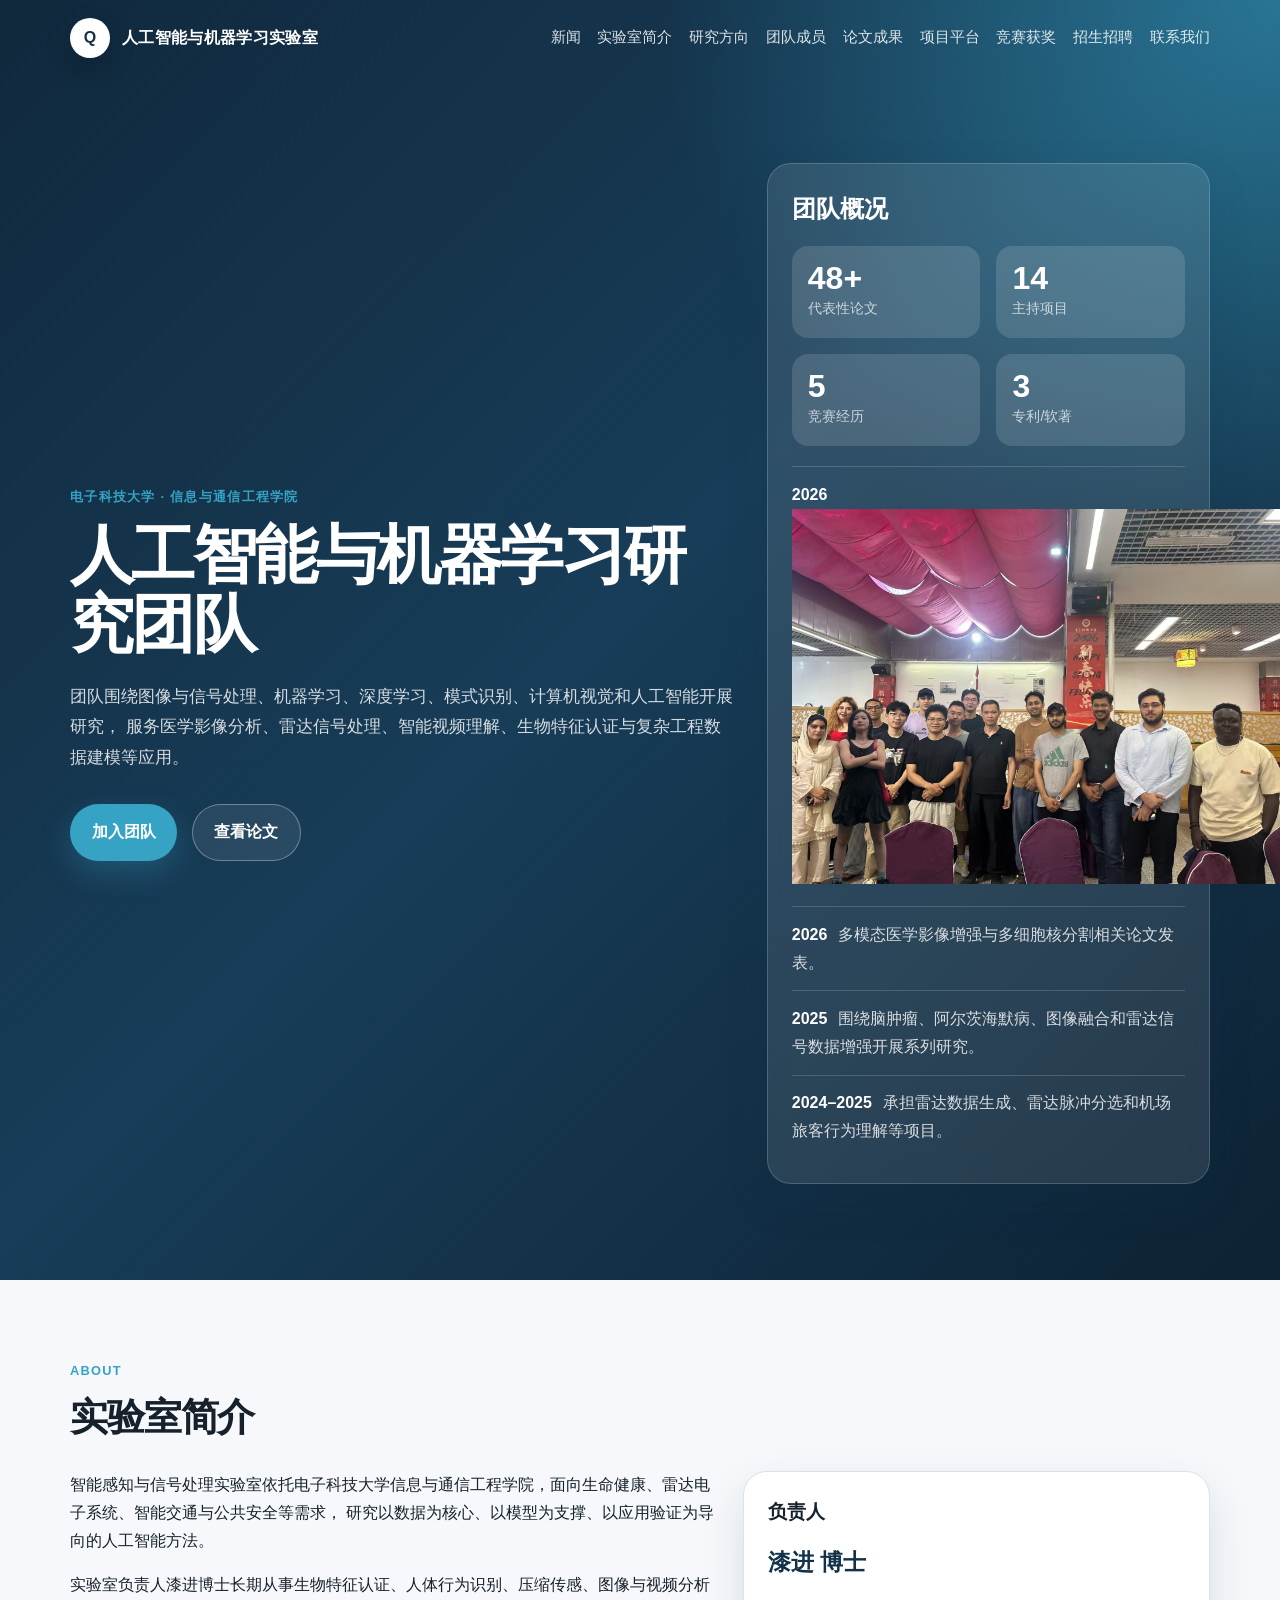
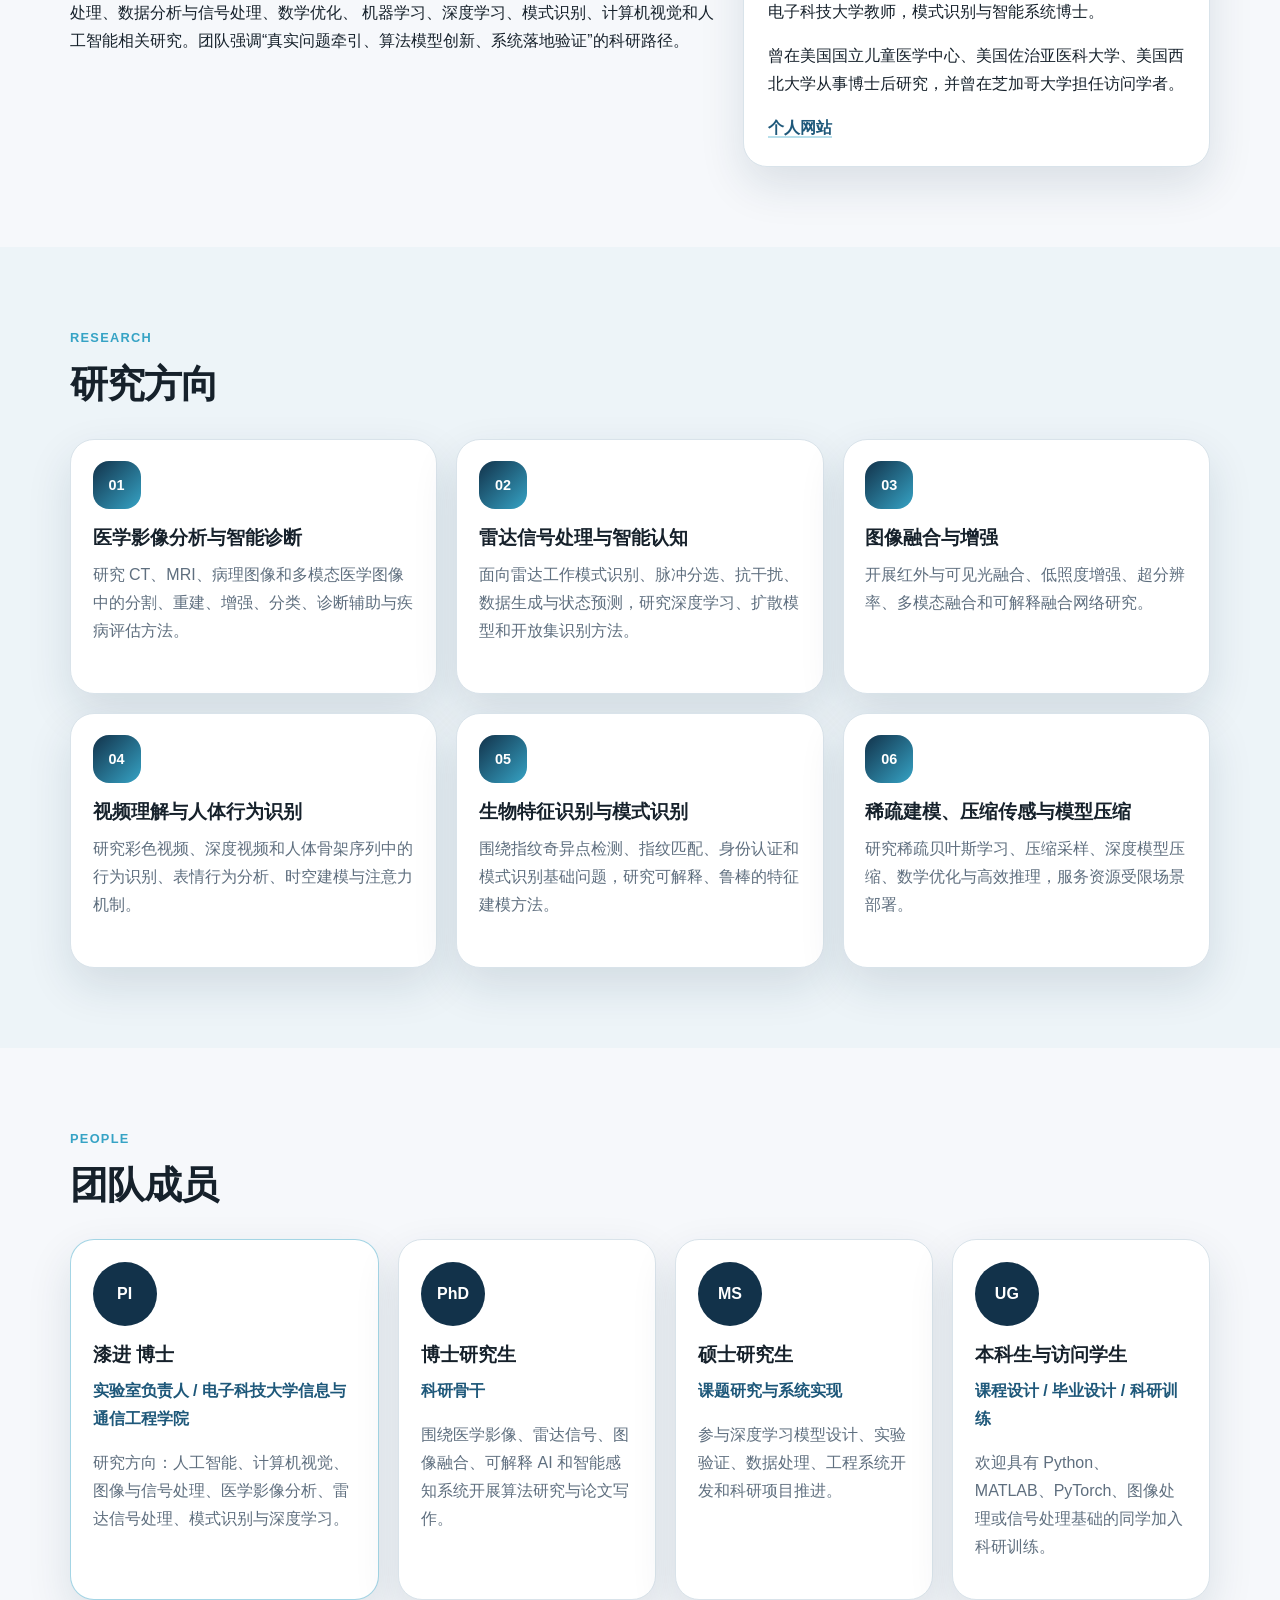
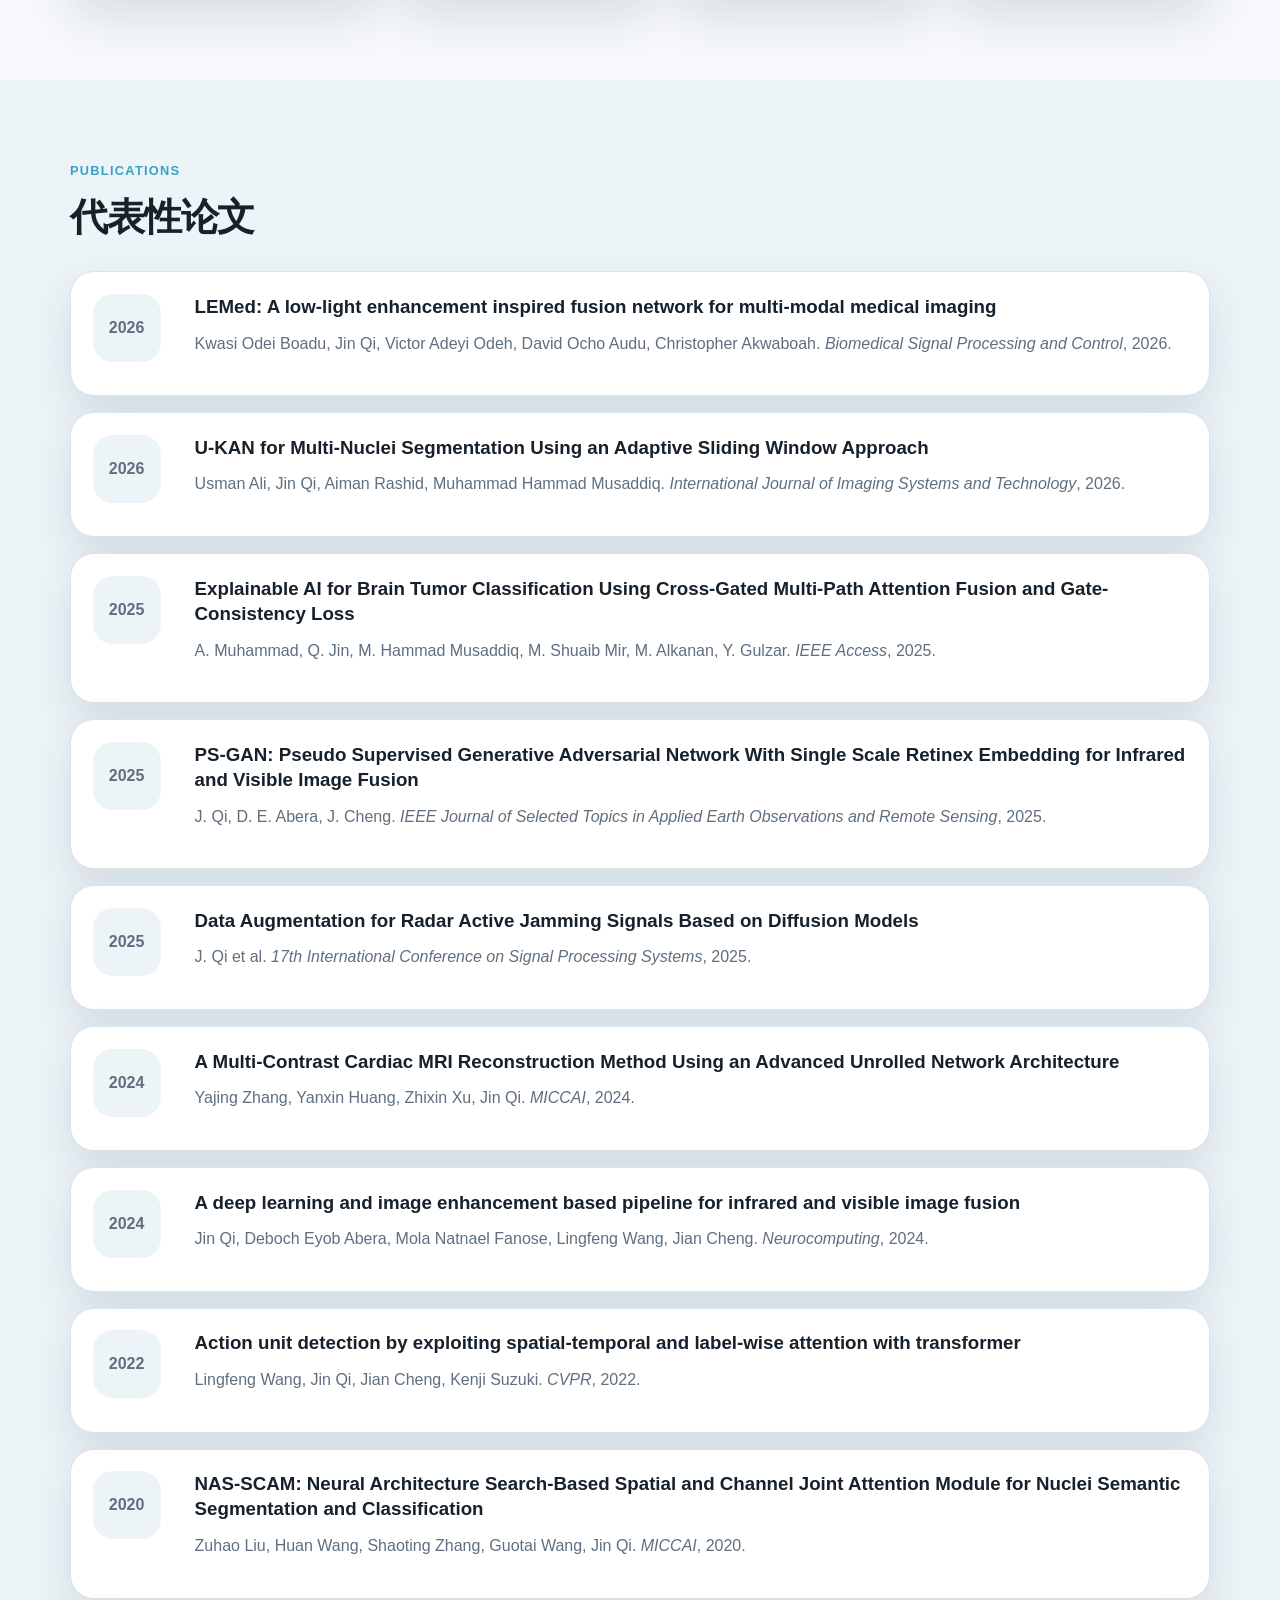
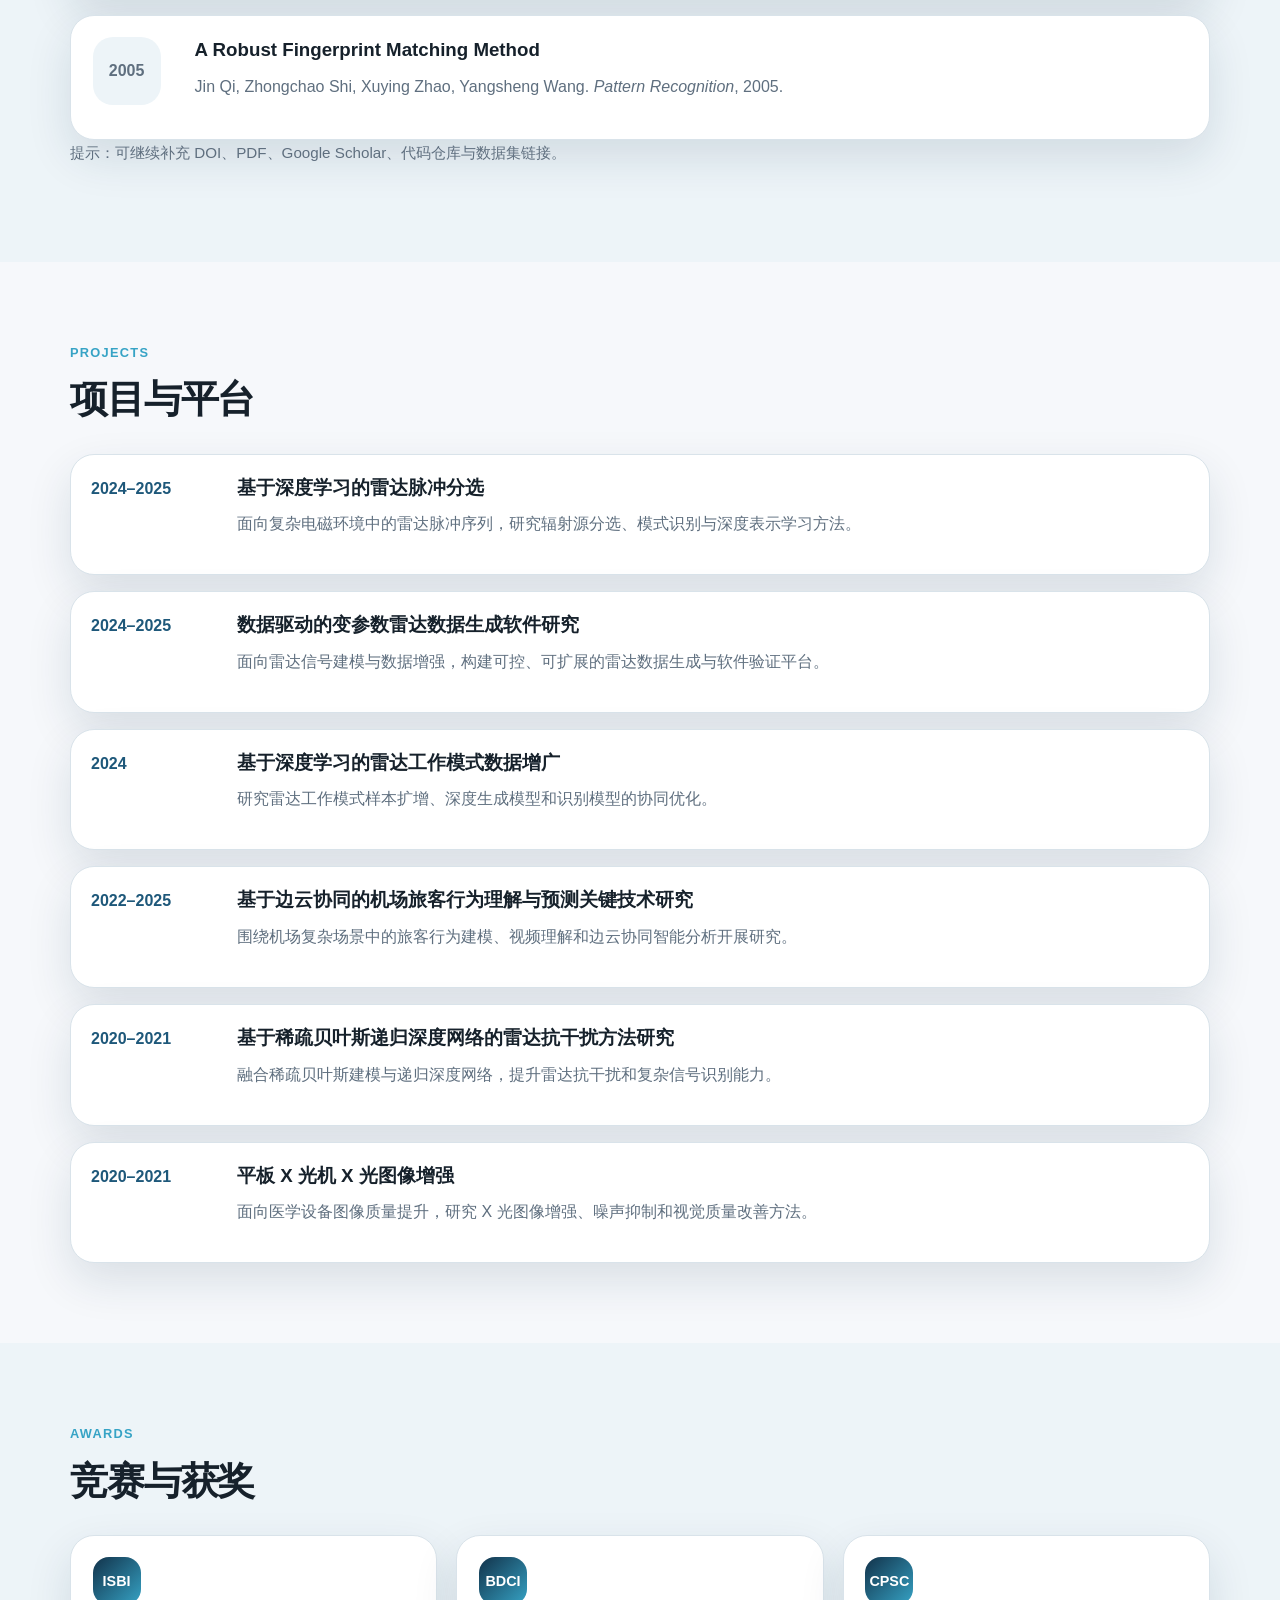
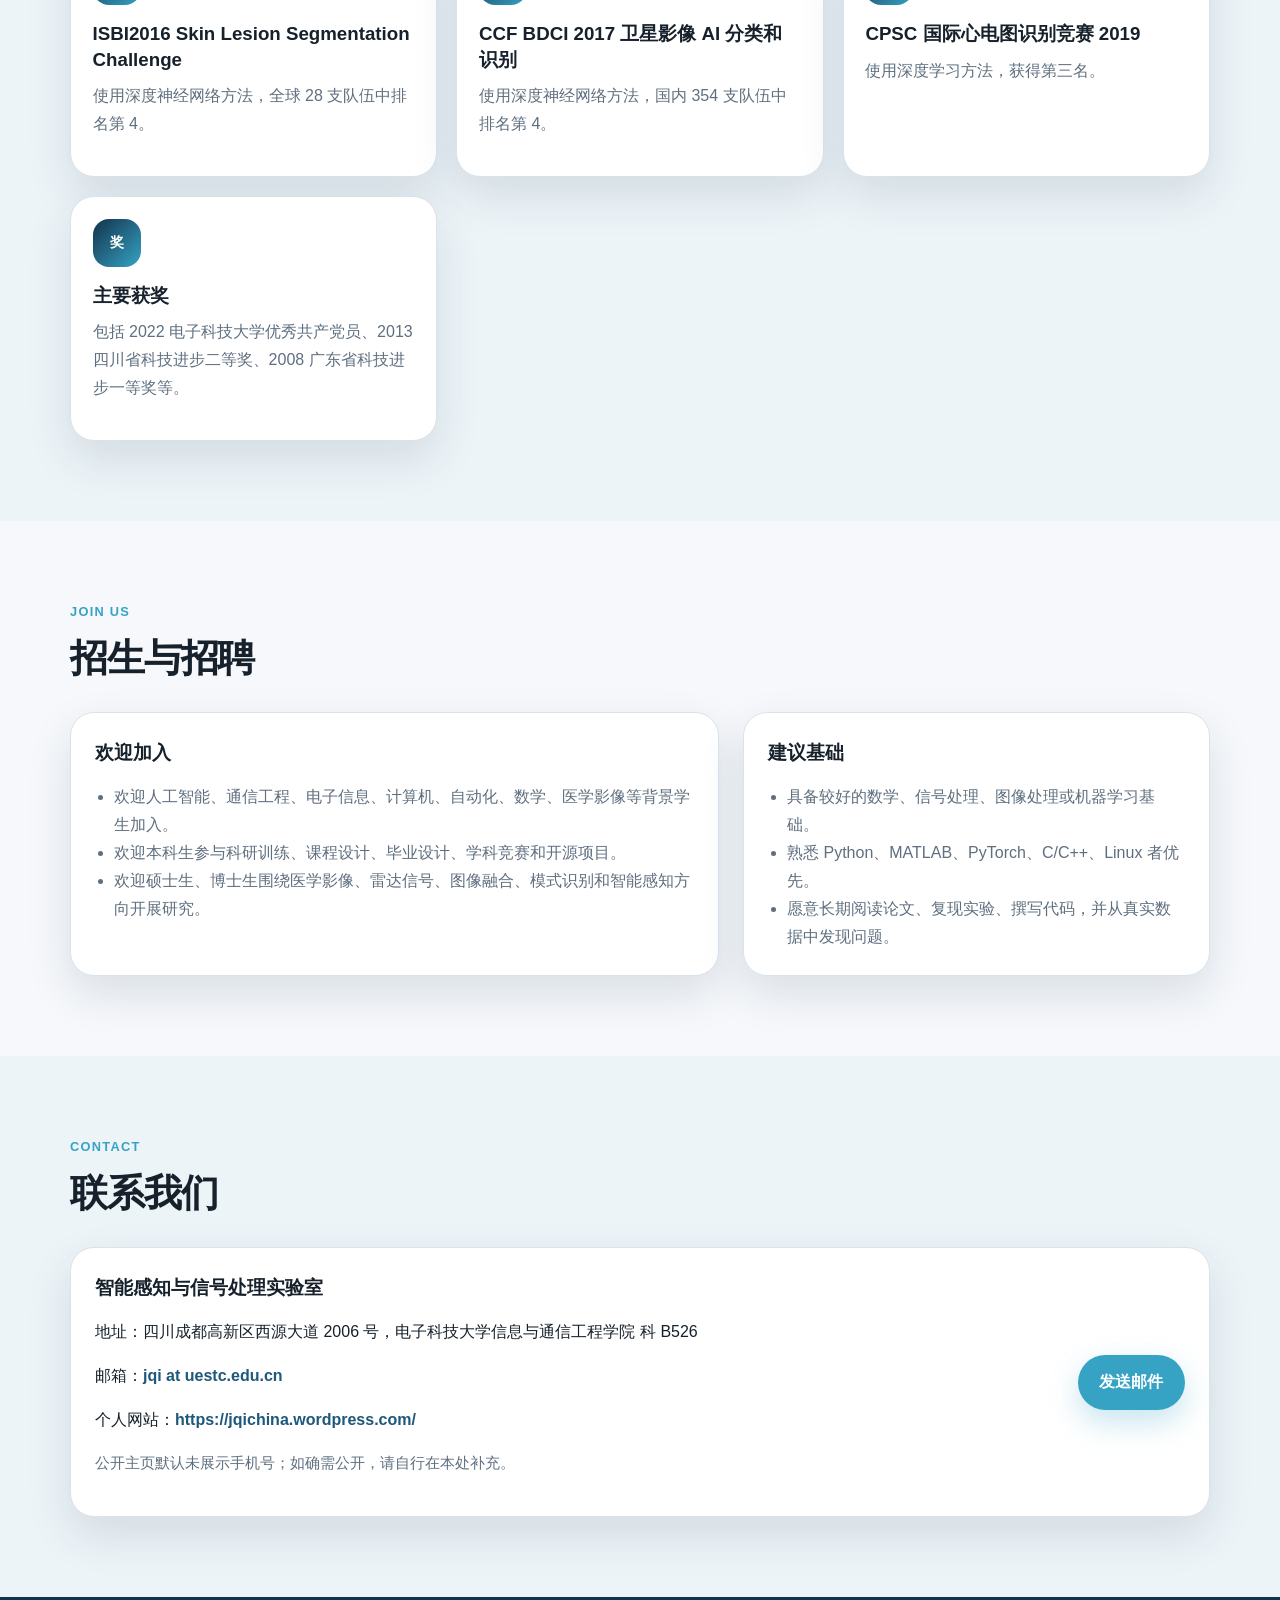
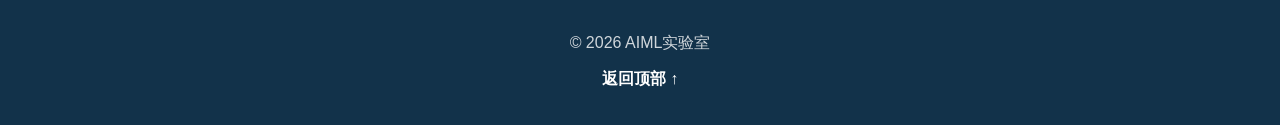
==== index.html @ f6f1c1a7 "Update index.html" ====
<!doctype html>
<html lang="zh-CN">
<head>
  <meta charset="utf-8" />
  <meta name="viewport" content="width=device-width, initial-scale=1" />
  <meta name="description" content="智能感知、医学影像与雷达信号处理实验室主页，展示研究方向、团队、论文、项目、竞赛获奖、招生招聘与联系方式。" />
  <meta name="theme-color" content="#12324a" />
  <title>人工智能与机器学习实验室 | 漆进团队</title>
  <link rel="stylesheet" href="assets/style.css" />
</head>
<body>
  <header class="site-header" id="top">
    <nav class="navbar" aria-label="主导航">
      <a class="brand" href="#top" aria-label="返回首页">
        <span class="brand-mark">Q</span>
        <span class="brand-text">人工智能与机器学习实验室</span>
      </a>
      <button class="nav-toggle" aria-label="展开导航" aria-expanded="false">☰</button>
      <div class="nav-links">
        <a href="#news">新闻</a>
        <a href="#about">实验室简介</a>
        <a href="#research">研究方向</a>
        <a href="#people">团队成员</a>
        <a href="#publications">论文成果</a>
        <a href="#projects">项目平台</a>
        <a href="#awards">竞赛获奖</a>
        <a href="#join">招生招聘</a>
        <a href="#contact">联系我们</a>
      </div>
    </nav>

    <section class="hero">
      <div class="hero-content">
        <p class="eyebrow">电子科技大学 · 信息与通信工程学院</p>
        <h1>人工智能与机器学习研究团队</h1>
        <p class="hero-text">
          团队围绕图像与信号处理、机器学习、深度学习、模式识别、计算机视觉和人工智能开展研究，
          服务医学影像分析、雷达信号处理、智能视频理解、生物特征认证与复杂工程数据建模等应用。
        </p>
        <div class="hero-actions">
          <a class="btn primary" href="#join">加入团队</a>
          <a class="btn secondary" href="#publications">查看论文</a>
        </div>
      </div>
      <aside class="hero-card" aria-label="团队概况">
        <h2>团队概况</h2>
        <div class="metric-grid compact">
          <div><strong>48+</strong><span>代表性论文</span></div>
          <div><strong>14</strong><span>主持项目</span></div>
          <div><strong>5</strong><span>竞赛经历</span></div>
          <div><strong>3</strong><span>专利/软著</span></div>
        </div>
        <ul class="news-list">
          <li><time>2026</time><img src="picture/2026GraduateDinner.jpg" alt="毕业晚宴" width="500"></li>
          <li><time>2026</time> 多模态医学影像增强与多细胞核分割相关论文发表。</li>
          <li><time>2025</time> 围绕脑肿瘤、阿尔茨海默病、图像融合和雷达信号数据增强开展系列研究。</li>
          <li><time>2024–2025</time> 承担雷达数据生成、雷达脉冲分选和机场旅客行为理解等项目。</li>
        </ul>
      </aside>
    </section>
  </header>

  <main>
    <section class="section" id="about">
      <div class="section-heading">
        <p class="section-kicker">About</p>
        <h2>实验室简介</h2>
      </div>
      <div class="grid two align-start">
        <div>
          <p>
            智能感知与信号处理实验室依托电子科技大学信息与通信工程学院，面向生命健康、雷达电子系统、智能交通与公共安全等需求，
            研究以数据为核心、以模型为支撑、以应用验证为导向的人工智能方法。
          </p>
          <p>
            实验室负责人漆进博士长期从事生物特征认证、人体行为识别、压缩传感、图像与视频分析处理、数据分析与信号处理、数学优化、
            机器学习、深度学习、模式识别、计算机视觉和人工智能相关研究。团队强调“真实问题牵引、算法模型创新、系统落地验证”的科研路径。
          </p>
        </div>
        <div class="profile-card">
          <h3>负责人</h3>
          <p class="profile-name">漆进 博士</p>
          <p>电子科技大学教师，模式识别与智能系统博士。</p>
          <p>曾在美国国立儿童医学中心、美国佐治亚医科大学、美国西北大学从事博士后研究，并曾在芝加哥大学担任访问学者。</p>
          <a class="text-link" href="https://jqichina.wordpress.com/" target="_blank" rel="noopener">个人网站</a>
        </div>
      </div>
    </section>

    <section class="section alt" id="research">
      <div class="section-heading">
        <p class="section-kicker">Research</p>
        <h2>研究方向</h2>
      </div>
      <div class="card-grid">
        <article class="card">
          <span class="icon">01</span>
          <h3>医学影像分析与智能诊断</h3>
          <p>研究 CT、MRI、病理图像和多模态医学图像中的分割、重建、增强、分类、诊断辅助与疾病评估方法。</p>
        </article>
        <article class="card">
          <span class="icon">02</span>
          <h3>雷达信号处理与智能认知</h3>
          <p>面向雷达工作模式识别、脉冲分选、抗干扰、数据生成与状态预测，研究深度学习、扩散模型和开放集识别方法。</p>
        </article>
        <article class="card">
          <span class="icon">03</span>
          <h3>图像融合与增强</h3>
          <p>开展红外与可见光融合、低照度增强、超分辨率、多模态融合和可解释融合网络研究。</p>
        </article>
        <article class="card">
          <span class="icon">04</span>
          <h3>视频理解与人体行为识别</h3>
          <p>研究彩色视频、深度视频和人体骨架序列中的行为识别、表情行为分析、时空建模与注意力机制。</p>
        </article>
        <article class="card">
          <span class="icon">05</span>
          <h3>生物特征识别与模式识别</h3>
          <p>围绕指纹奇异点检测、指纹匹配、身份认证和模式识别基础问题，研究可解释、鲁棒的特征建模方法。</p>
        </article>
        <article class="card">
          <span class="icon">06</span>
          <h3>稀疏建模、压缩传感与模型压缩</h3>
          <p>研究稀疏贝叶斯学习、压缩采样、深度模型压缩、数学优化与高效推理，服务资源受限场景部署。</p>
        </article>
      </div>
    </section>

    <section class="section" id="people">
      <div class="section-heading">
        <p class="section-kicker">People</p>
        <h2>团队成员</h2>
      </div>
      <div class="people-grid">
        <article class="person lead">
          <div class="avatar">PI</div>
          <h3>漆进 博士</h3>
          <p class="role">实验室负责人 / 电子科技大学信息与通信工程学院</p>
          <p>研究方向：人工智能、计算机视觉、图像与信号处理、医学影像分析、雷达信号处理、模式识别与深度学习。</p>
        </article>
        <article class="person">
          <div class="avatar">PhD</div>
          <h3>博士研究生</h3>
          <p class="role">科研骨干</p>
          <p>围绕医学影像、雷达信号、图像融合、可解释 AI 和智能感知系统开展算法研究与论文写作。</p>
        </article>
        <article class="person">
          <div class="avatar">MS</div>
          <h3>硕士研究生</h3>
          <p class="role">课题研究与系统实现</p>
          <p>参与深度学习模型设计、实验验证、数据处理、工程系统开发和科研项目推进。</p>
        </article>
        <article class="person">
          <div class="avatar">UG</div>
          <h3>本科生与访问学生</h3>
          <p class="role">课程设计 / 毕业设计 / 科研训练</p>
          <p>欢迎具有 Python、MATLAB、PyTorch、图像处理或信号处理基础的同学加入科研训练。</p>
        </article>
      </div>
    </section>

    <section class="section alt" id="publications">
      <div class="section-heading">
        <p class="section-kicker">Publications</p>
        <h2>代表性论文</h2>
      </div>
      <div class="publication-list">
        <article>
          <p class="pub-year">2026</p>
          <h3>LEMed: A low-light enhancement inspired fusion network for multi-modal medical imaging</h3>
          <p>Kwasi Odei Boadu, Jin Qi, Victor Adeyi Odeh, David Ocho Audu, Christopher Akwaboah. <em>Biomedical Signal Processing and Control</em>, 2026.</p>
        </article>
        <article>
          <p class="pub-year">2026</p>
          <h3>U-KAN for Multi-Nuclei Segmentation Using an Adaptive Sliding Window Approach</h3>
          <p>Usman Ali, Jin Qi, Aiman Rashid, Muhammad Hammad Musaddiq. <em>International Journal of Imaging Systems and Technology</em>, 2026.</p>
        </article>
        <article>
          <p class="pub-year">2025</p>
          <h3>Explainable AI for Brain Tumor Classification Using Cross-Gated Multi-Path Attention Fusion and Gate-Consistency Loss</h3>
          <p>A. Muhammad, Q. Jin, M. Hammad Musaddiq, M. Shuaib Mir, M. Alkanan, Y. Gulzar. <em>IEEE Access</em>, 2025.</p>
        </article>
        <article>
          <p class="pub-year">2025</p>
          <h3>PS-GAN: Pseudo Supervised Generative Adversarial Network With Single Scale Retinex Embedding for Infrared and Visible Image Fusion</h3>
          <p>J. Qi, D. E. Abera, J. Cheng. <em>IEEE Journal of Selected Topics in Applied Earth Observations and Remote Sensing</em>, 2025.</p>
        </article>
        <article>
          <p class="pub-year">2025</p>
          <h3>Data Augmentation for Radar Active Jamming Signals Based on Diffusion Models</h3>
          <p>J. Qi et al. <em>17th International Conference on Signal Processing Systems</em>, 2025.</p>
        </article>
        <article>
          <p class="pub-year">2024</p>
          <h3>A Multi-Contrast Cardiac MRI Reconstruction Method Using an Advanced Unrolled Network Architecture</h3>
          <p>Yajing Zhang, Yanxin Huang, Zhixin Xu, Jin Qi. <em>MICCAI</em>, 2024.</p>
        </article>
        <article>
          <p class="pub-year">2024</p>
          <h3>A deep learning and image enhancement based pipeline for infrared and visible image fusion</h3>
          <p>Jin Qi, Deboch Eyob Abera, Mola Natnael Fanose, Lingfeng Wang, Jian Cheng. <em>Neurocomputing</em>, 2024.</p>
        </article>
        <article>
          <p class="pub-year">2022</p>
          <h3>Action unit detection by exploiting spatial-temporal and label-wise attention with transformer</h3>
          <p>Lingfeng Wang, Jin Qi, Jian Cheng, Kenji Suzuki. <em>CVPR</em>, 2022.</p>
        </article>
        <article>
          <p class="pub-year">2020</p>
          <h3>NAS-SCAM: Neural Architecture Search-Based Spatial and Channel Joint Attention Module for Nuclei Semantic Segmentation and Classification</h3>
          <p>Zuhao Liu, Huan Wang, Shaoting Zhang, Guotai Wang, Jin Qi. <em>MICCAI</em>, 2020.</p>
        </article>
        <article>
          <p class="pub-year">2005</p>
          <h3>A Robust Fingerprint Matching Method</h3>
          <p>Jin Qi, Zhongchao Shi, Xuying Zhao, Yangsheng Wang. <em>Pattern Recognition</em>, 2005.</p>
        </article>
      </div>
      <p class="note">提示：可继续补充 DOI、PDF、Google Scholar、代码仓库与数据集链接。</p>
    </section>

    <section class="section" id="projects">
      <div class="section-heading">
        <p class="section-kicker">Projects</p>
        <h2>项目与平台</h2>
      </div>
      <div class="timeline">
        <div class="timeline-item">
          <span>2024–2025</span>
          <div>
            <h3>基于深度学习的雷达脉冲分选</h3>
            <p>面向复杂电磁环境中的雷达脉冲序列，研究辐射源分选、模式识别与深度表示学习方法。</p>
          </div>
        </div>
        <div class="timeline-item">
          <span>2024–2025</span>
          <div>
            <h3>数据驱动的变参数雷达数据生成软件研究</h3>
            <p>面向雷达信号建模与数据增强，构建可控、可扩展的雷达数据生成与软件验证平台。</p>
          </div>
        </div>
        <div class="timeline-item">
          <span>2024</span>
          <div>
            <h3>基于深度学习的雷达工作模式数据增广</h3>
            <p>研究雷达工作模式样本扩增、深度生成模型和识别模型的协同优化。</p>
          </div>
        </div>
        <div class="timeline-item">
          <span>2022–2025</span>
          <div>
            <h3>基于边云协同的机场旅客行为理解与预测关键技术研究</h3>
            <p>围绕机场复杂场景中的旅客行为建模、视频理解和边云协同智能分析开展研究。</p>
          </div>
        </div>
        <div class="timeline-item">
          <span>2020–2021</span>
          <div>
            <h3>基于稀疏贝叶斯递归深度网络的雷达抗干扰方法研究</h3>
            <p>融合稀疏贝叶斯建模与递归深度网络，提升雷达抗干扰和复杂信号识别能力。</p>
          </div>
        </div>
        <div class="timeline-item">
          <span>2020–2021</span>
          <div>
            <h3>平板 X 光机 X 光图像增强</h3>
            <p>面向医学设备图像质量提升，研究 X 光图像增强、噪声抑制和视觉质量改善方法。</p>
          </div>
        </div>
      </div>
    </section>

    <section class="section alt" id="awards">
      <div class="section-heading">
        <p class="section-kicker">Awards</p>
        <h2>竞赛与获奖</h2>
      </div>
      <div class="card-grid small">
        <article class="card">
          <span class="icon">ISBI</span>
          <h3>ISBI2016 Skin Lesion Segmentation Challenge</h3>
          <p>使用深度神经网络方法，全球 28 支队伍中排名第 4。</p>
        </article>
        <article class="card">
          <span class="icon">BDCI</span>
          <h3>CCF BDCI 2017 卫星影像 AI 分类和识别</h3>
          <p>使用深度神经网络方法，国内 354 支队伍中排名第 4。</p>
        </article>
        <article class="card">
          <span class="icon">CPSC</span>
          <h3>CPSC 国际心电图识别竞赛 2019</h3>
          <p>使用深度学习方法，获得第三名。</p>
        </article>
        <article class="card">
          <span class="icon">奖</span>
          <h3>主要获奖</h3>
          <p>包括 2022 电子科技大学优秀共产党员、2013 四川省科技进步二等奖、2008 广东省科技进步一等奖等。</p>
        </article>
      </div>
    </section>

    <section class="section" id="join">
      <div class="section-heading">
        <p class="section-kicker">Join Us</p>
        <h2>招生与招聘</h2>
      </div>
      <div class="grid two">
        <div class="join-box">
          <h3>欢迎加入</h3>
          <ul>
            <li>欢迎人工智能、通信工程、电子信息、计算机、自动化、数学、医学影像等背景学生加入。</li>
            <li>欢迎本科生参与科研训练、课程设计、毕业设计、学科竞赛和开源项目。</li>
            <li>欢迎硕士生、博士生围绕医学影像、雷达信号、图像融合、模式识别和智能感知方向开展研究。</li>
          </ul>
        </div>
        <div class="join-box">
          <h3>建议基础</h3>
          <ul>
            <li>具备较好的数学、信号处理、图像处理或机器学习基础。</li>
            <li>熟悉 Python、MATLAB、PyTorch、C/C++、Linux 者优先。</li>
            <li>愿意长期阅读论文、复现实验、撰写代码，并从真实数据中发现问题。</li>
          </ul>
        </div>
      </div>
    </section>

    <section class="section alt" id="contact">
      <div class="section-heading">
        <p class="section-kicker">Contact</p>
        <h2>联系我们</h2>
      </div>
      <div class="contact-card">
        <div>
          <h3>智能感知与信号处理实验室</h3>
          <p>地址：四川成都高新区西源大道 2006 号，电子科技大学信息与通信工程学院 科 B526</p>
          <p>邮箱：<a href="mailto:jqi at uestc.edu.cn">jqi at uestc.edu.cn</a></p>
          <p>个人网站：<a href="https://jqichina.wordpress.com/" target="_blank" rel="noopener">https://jqichina.wordpress.com/</a></p>
          <p class="privacy-note">公开主页默认未展示手机号；如确需公开，请自行在本处补充。</p>
        </div>
        <a class="btn primary" href="mailto:jqi at uestc.edu.cn">发送邮件</a>
      </div>
    </section>
  </main>

  <footer class="site-footer">
    <p>© 2026 AIML实验室</p>
    <a href="#top">返回顶部 ↑</a>
  </footer>

  <script src="assets/main.js"></script>
</body>
</html>
---- assets/style.css ----
:root {
  --bg: #f6f8fb;
  --surface: #ffffff;
  --surface-soft: #edf4f8;
  --ink: #16212b;
  --muted: #5f6f7f;
  --primary: #12324a;
  --primary-light: #1e587a;
  --accent: #36a3c5;
  --line: #d9e3ea;
  --shadow: 0 18px 45px rgba(18, 50, 74, 0.12);
  --radius: 24px;
  --radius-small: 16px;
  --max-width: 1180px;
}

* {
  box-sizing: border-box;
}

html {
  scroll-behavior: smooth;
}

body {
  margin: 0;
  font-family: -apple-system, BlinkMacSystemFont, "Segoe UI", "Microsoft YaHei", "Noto Sans CJK SC", Arial, sans-serif;
  color: var(--ink);
  background: var(--bg);
  line-height: 1.75;
}

a {
  color: inherit;
  text-decoration: none;
}

p {
  margin: 0 0 1rem;
}

.site-header {
  background: radial-gradient(circle at top right, rgba(54, 163, 197, 0.55), transparent 34%),
    linear-gradient(135deg, #10283c 0%, #183d58 48%, #0d2234 100%);
  color: #fff;
  overflow: hidden;
}

.navbar {
  max-width: var(--max-width);
  margin: 0 auto;
  padding: 1.1rem 1.25rem;
  display: flex;
  align-items: center;
  justify-content: space-between;
  gap: 1rem;
  position: relative;
  z-index: 2;
}

.brand {
  display: inline-flex;
  align-items: center;
  gap: 0.75rem;
  font-weight: 700;
}

.brand-mark {
  width: 2.5rem;
  height: 2.5rem;
  border-radius: 50%;
  display: grid;
  place-items: center;
  color: var(--primary);
  background: #fff;
  box-shadow: 0 10px 28px rgba(0, 0, 0, 0.18);
}

.brand-text {
  letter-spacing: 0.02em;
}

.nav-links {
  display: flex;
  align-items: center;
  gap: 1.05rem;
  font-size: 0.95rem;
  color: rgba(255, 255, 255, 0.86);
}

.nav-links a:hover,
.nav-links a:focus {
  color: #fff;
}

.nav-toggle {
  display: none;
  border: 0;
  border-radius: 12px;
  padding: 0.45rem 0.7rem;
  background: rgba(255, 255, 255, 0.16);
  color: #fff;
  font-size: 1.25rem;
}

.hero {
  max-width: var(--max-width);
  margin: 0 auto;
  padding: 5.5rem 1.25rem 6rem;
  display: grid;
  grid-template-columns: minmax(0, 1.2fr) minmax(310px, 0.8fr);
  gap: 2rem;
  align-items: center;
}

.eyebrow,
.section-kicker {
  margin: 0 0 0.8rem;
  color: var(--accent);
  font-weight: 700;
  text-transform: uppercase;
  letter-spacing: 0.1em;
  font-size: 0.8rem;
}

.hero h1 {
  margin: 0 0 1.35rem;
  font-size: clamp(2.25rem, 5vw, 4.8rem);
  line-height: 1.08;
  letter-spacing: -0.04em;
}

.hero-text {
  max-width: 720px;
  color: rgba(255, 255, 255, 0.82);
  font-size: 1.08rem;
}

.hero-actions {
  margin-top: 2rem;
  display: flex;
  flex-wrap: wrap;
  gap: 0.9rem;
}

.btn {
  display: inline-flex;
  align-items: center;
  justify-content: center;
  border-radius: 999px;
  padding: 0.85rem 1.35rem;
  font-weight: 700;
  transition: transform 0.18s ease, box-shadow 0.18s ease, background 0.18s ease;
}

.btn:hover {
  transform: translateY(-2px);
}

.btn.primary {
  color: #fff;
  background: var(--accent);
  box-shadow: 0 12px 30px rgba(54, 163, 197, 0.28);
}

.btn.secondary {
  color: #fff;
  border: 1px solid rgba(255, 255, 255, 0.32);
  background: rgba(255, 255, 255, 0.08);
}

.hero-card,
.profile-card,
.contact-card,
.join-box,
.card,
.person,
.publication-list article,
.timeline-item {
  border: 1px solid var(--line);
  background: var(--surface);
  border-radius: var(--radius);
  box-shadow: var(--shadow);
}

.hero-card {
  border-color: rgba(255, 255, 255, 0.18);
  background: rgba(255, 255, 255, 0.1);
  color: #fff;
  padding: 1.5rem;
  backdrop-filter: blur(12px);
}

.hero-card h2 {
  margin: 0 0 1rem;
}

.metric-grid {
  display: grid;
  grid-template-columns: repeat(4, 1fr);
  gap: 1rem;
}

.metric-grid.compact {
  grid-template-columns: repeat(2, 1fr);
  margin-bottom: 1.25rem;
}

.metric-grid div,
.stats div {
  padding: 1rem;
  border-radius: var(--radius-small);
  background: rgba(255, 255, 255, 0.13);
}

.metric-grid strong,
.stats strong {
  display: block;
  font-size: 2rem;
  line-height: 1;
}

.metric-grid span,
.stats span {
  color: rgba(255, 255, 255, 0.72);
  font-size: 0.9rem;
}

.news-list {
  padding: 0;
  margin: 0;
  list-style: none;
}

.news-list li {
  padding: 0.85rem 0;
  border-top: 1px solid rgba(255, 255, 255, 0.16);
  color: rgba(255, 255, 255, 0.82);
}

.news-list time {
  font-weight: 700;
  color: #fff;
  margin-right: 0.4rem;
}

.section {
  max-width: var(--max-width);
  margin: 0 auto;
  padding: 5rem 1.25rem;
}

.section.alt {
  max-width: none;
  background: var(--surface-soft);
  padding-left: max(1.25rem, calc((100vw - var(--max-width)) / 2 + 1.25rem));
  padding-right: max(1.25rem, calc((100vw - var(--max-width)) / 2 + 1.25rem));
}

.section-heading {
  max-width: 760px;
  margin-bottom: 2rem;
}

.section-heading h2 {
  margin: 0;
  font-size: clamp(1.9rem, 3vw, 3rem);
  line-height: 1.15;
  letter-spacing: -0.03em;
}

.grid.two {
  display: grid;
  grid-template-columns: minmax(0, 1fr) minmax(280px, 0.72fr);
  gap: 1.5rem;
}

.align-start {
  align-items: start;
}

.profile-card,
.join-box,
.contact-card {
  padding: 1.5rem;
}

.profile-card h3,
.join-box h3,
.contact-card h3 {
  margin: 0 0 0.8rem;
}

.profile-name {
  font-size: 1.45rem;
  font-weight: 800;
  color: var(--primary);
}

.text-link {
  color: var(--primary-light);
  font-weight: 800;
  border-bottom: 2px solid rgba(54, 163, 197, 0.35);
}

.card-grid {
  display: grid;
  grid-template-columns: repeat(3, minmax(0, 1fr));
  gap: 1.2rem;
}

.card-grid.small .card {
  min-height: 230px;
}

.card,
.person,
.publication-list article {
  padding: 1.35rem;
}

.card {
  min-height: 255px;
}

.icon {
  display: inline-flex;
  width: 3rem;
  height: 3rem;
  border-radius: 16px;
  align-items: center;
  justify-content: center;
  margin-bottom: 1rem;
  color: #fff;
  background: linear-gradient(135deg, var(--primary), var(--accent));
  font-weight: 800;
  font-size: 0.9rem;
}

.card h3,
.person h3,
.publication-list h3,
.timeline-item h3 {
  margin: 0 0 0.65rem;
  line-height: 1.35;
}

.card p,
.person p,
.timeline-item p,
.publication-list p {
  color: var(--muted);
}

.people-grid {
  display: grid;
  grid-template-columns: 1.2fr repeat(3, 1fr);
  gap: 1.2rem;
}

.person.lead {
  border-color: rgba(54, 163, 197, 0.45);
}

.avatar {
  width: 4rem;
  height: 4rem;
  display: grid;
  place-items: center;
  border-radius: 50%;
  color: #fff;
  background: var(--primary);
  font-weight: 800;
  margin-bottom: 1rem;
}

.role {
  color: var(--primary-light) !important;
  font-weight: 800;
}

.publication-list {
  display: grid;
  gap: 1rem;
}

.publication-list article {
  display: grid;
  grid-template-columns: 86px 1fr;
  column-gap: 1rem;
  align-items: start;
}

.pub-year {
  grid-row: span 2;
  display: inline-flex;
  align-items: center;
  justify-content: center;
  width: 68px;
  height: 68px;
  margin: 0;
  border-radius: 20px;
  background: var(--surface-soft);
  color: var(--primary);
  font-weight: 900;
}

.note,
.privacy-note {
  color: var(--muted);
  font-size: 0.95rem;
}

.timeline {
  display: grid;
  gap: 1rem;
}

.timeline-item {
  display: grid;
  grid-template-columns: 130px 1fr;
  gap: 1rem;
  padding: 1.25rem;
}

.timeline-item > span {
  color: var(--primary-light);
  font-weight: 900;
}

.join-box ul {
  margin: 0;
  padding-left: 1.2rem;
  color: var(--muted);
}

.contact-card {
  display: flex;
  justify-content: space-between;
  gap: 1rem;
  align-items: center;
}

.contact-card a:not(.btn) {
  color: var(--primary-light);
  font-weight: 700;
}

.site-footer {
  background: var(--primary);
  color: rgba(255, 255, 255, 0.8);
  padding: 2rem 1.25rem;
  text-align: center;
}

.site-footer p {
  margin: 0 0 0.5rem;
}

.site-footer a {
  color: #fff;
  font-weight: 700;
}

@media (max-width: 980px) {
  .hero,
  .grid.two,
  .people-grid {
    grid-template-columns: 1fr;
  }

  .card-grid {
    grid-template-columns: repeat(2, minmax(0, 1fr));
  }

  .nav-toggle {
    display: inline-flex;
  }

  .nav-links {
    position: absolute;
    top: 4.6rem;
    left: 1.25rem;
    right: 1.25rem;
    display: none;
    flex-direction: column;
    align-items: stretch;
    gap: 0;
    padding: 0.65rem;
    border-radius: 18px;
    background: rgba(15, 39, 58, 0.98);
    box-shadow: 0 18px 45px rgba(0, 0, 0, 0.22);
  }

  .nav-links.open {
    display: flex;
  }

  .nav-links a {
    padding: 0.7rem 0.85rem;
  }
}

@media (max-width: 680px) {
  .hero {
    padding: 3.7rem 1.1rem 4.2rem;
  }

  .section,
  .section.alt {
    padding-top: 3.5rem;
    padding-bottom: 3.5rem;
  }

  .card-grid,
  .metric-grid,
  .metric-grid.compact {
    grid-template-columns: 1fr;
  }

  .publication-list article,
  .timeline-item,
  .contact-card {
    grid-template-columns: 1fr;
    display: block;
  }

  .pub-year {
    margin-bottom: 0.8rem;
  }

  .contact-card .btn {
    margin-top: 1rem;
  }
}
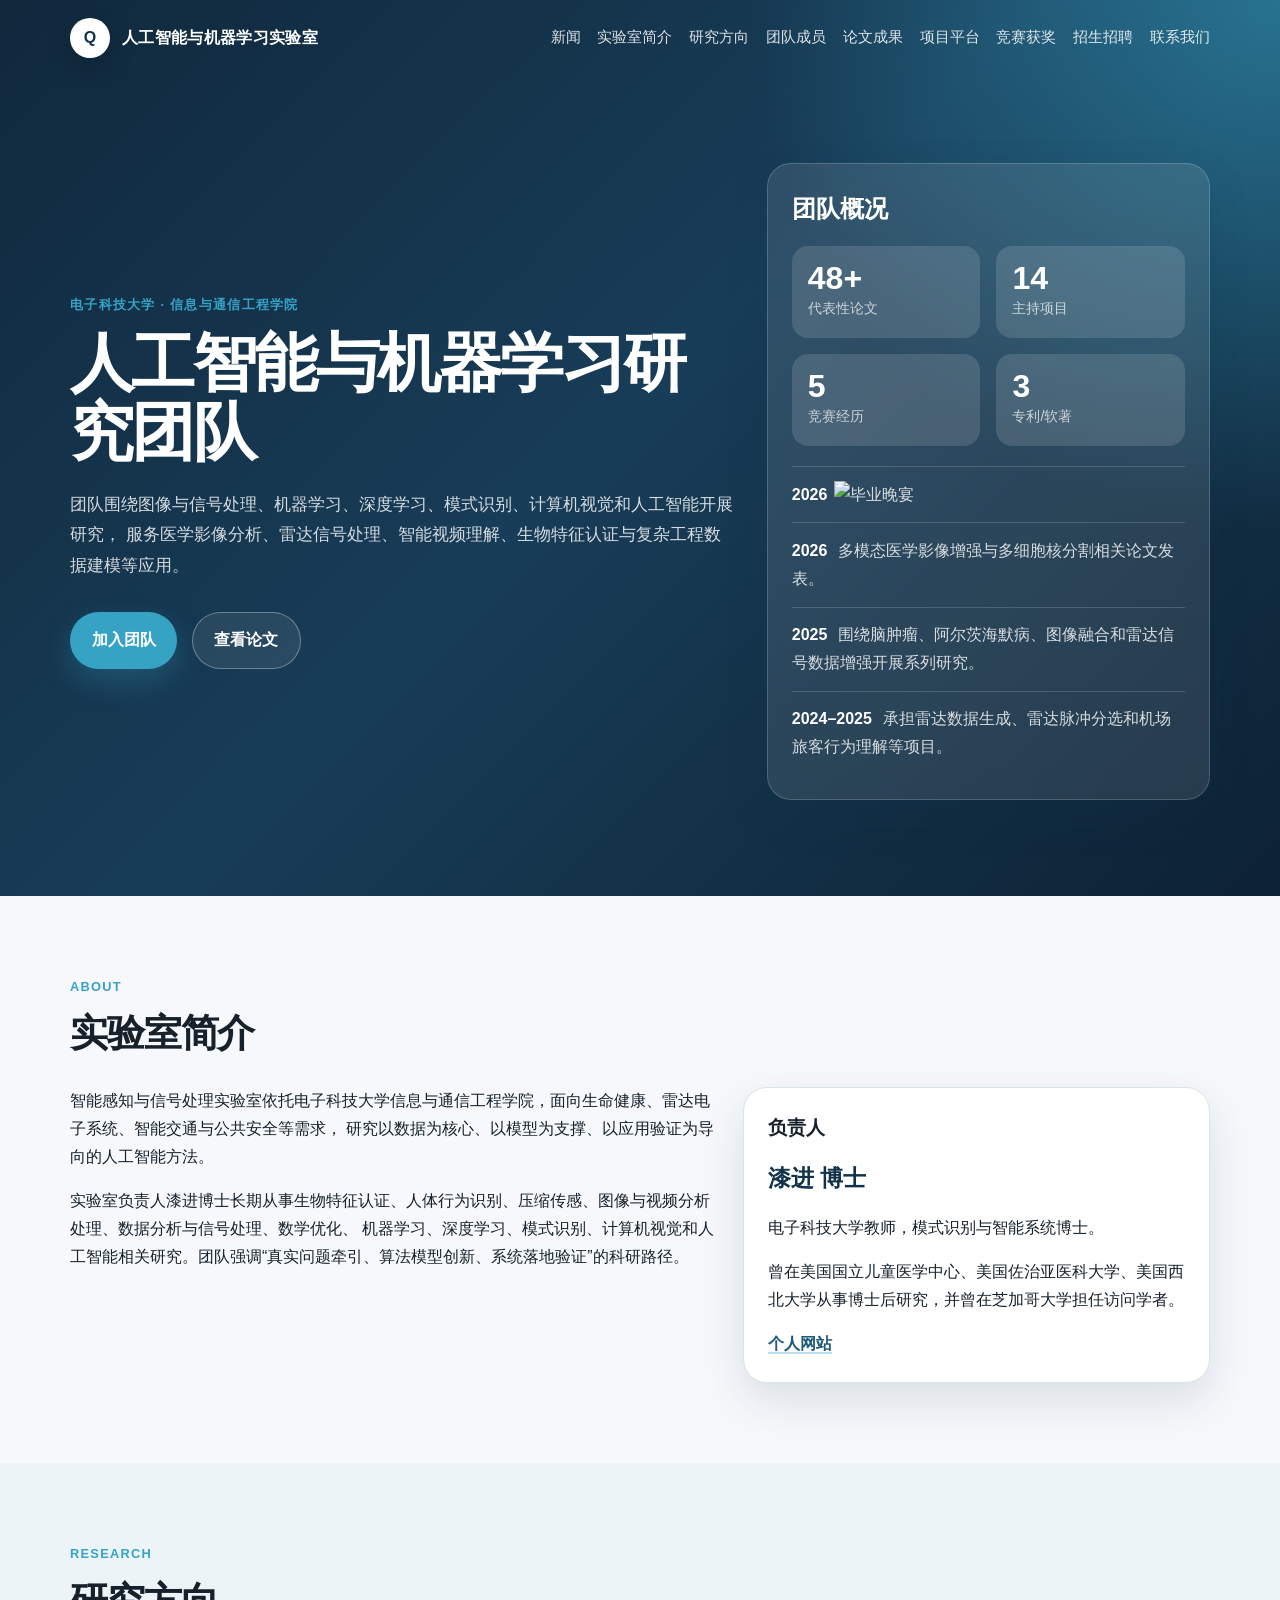
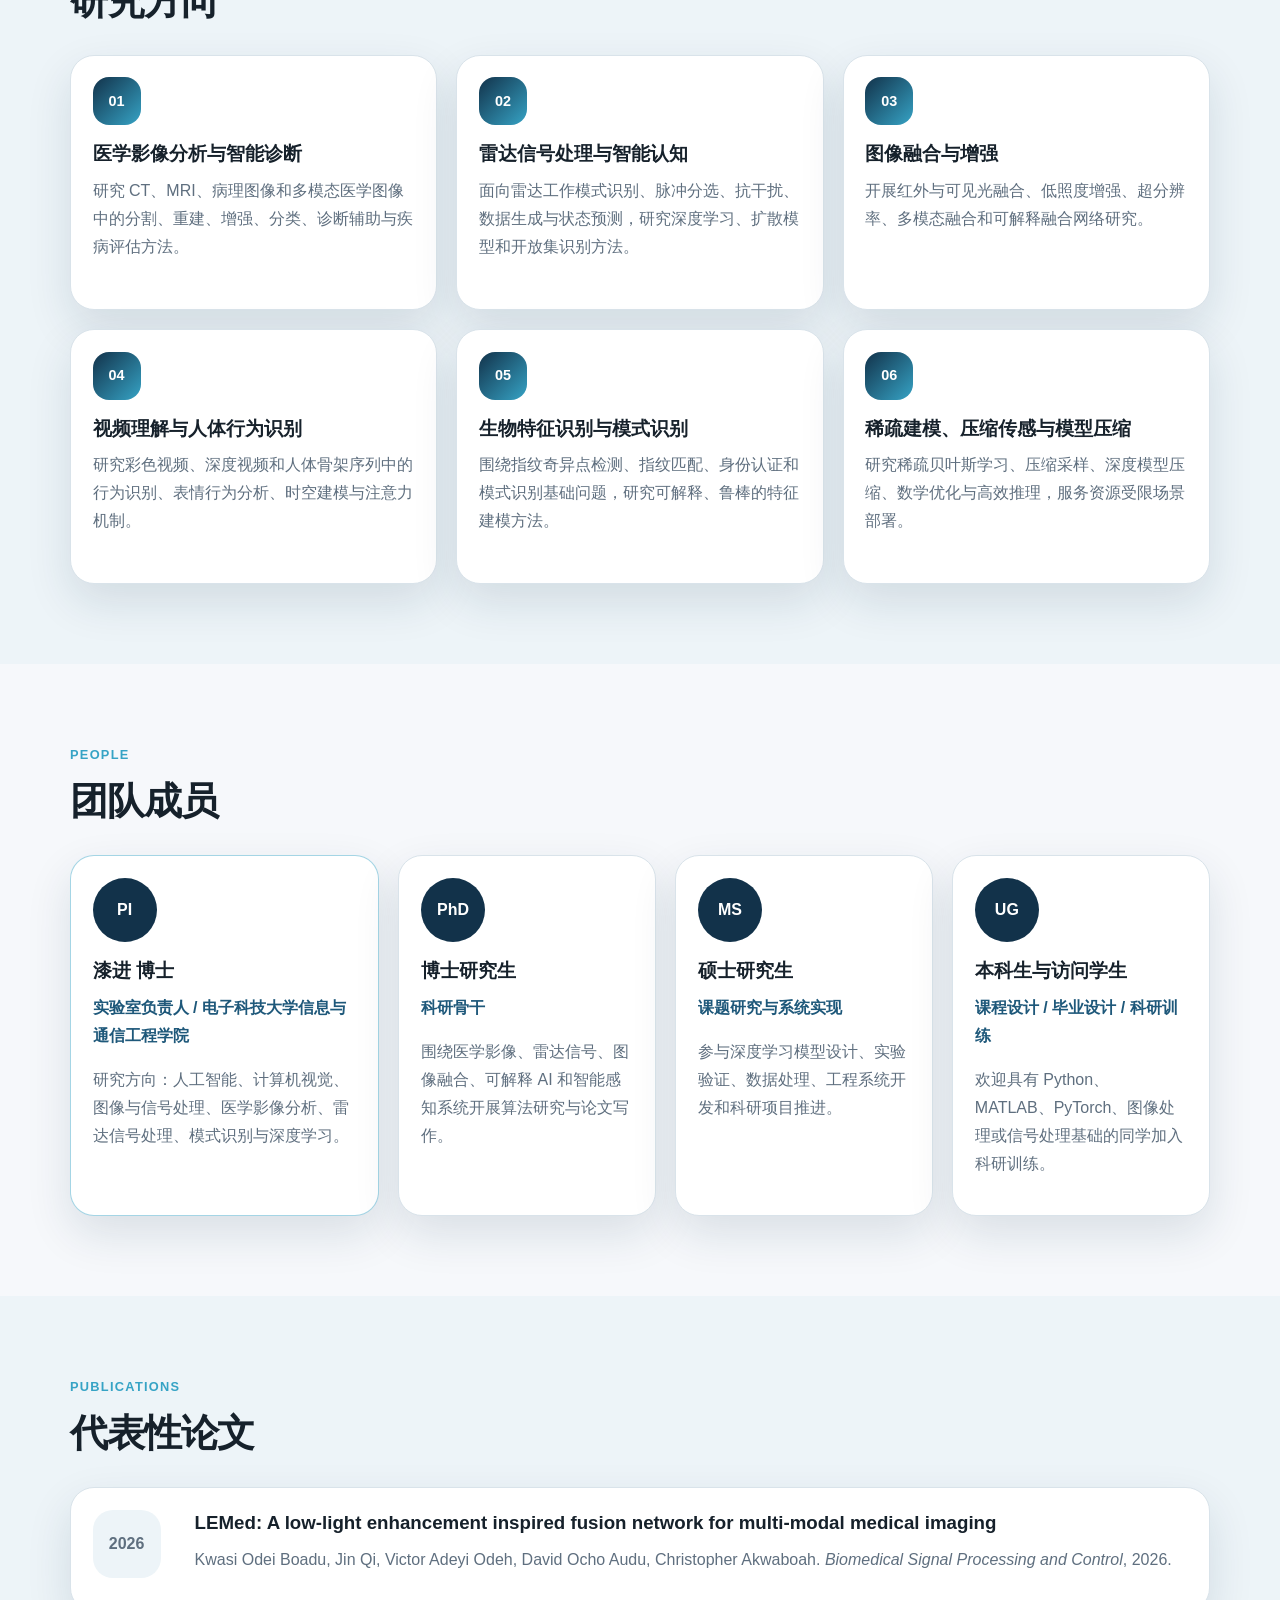
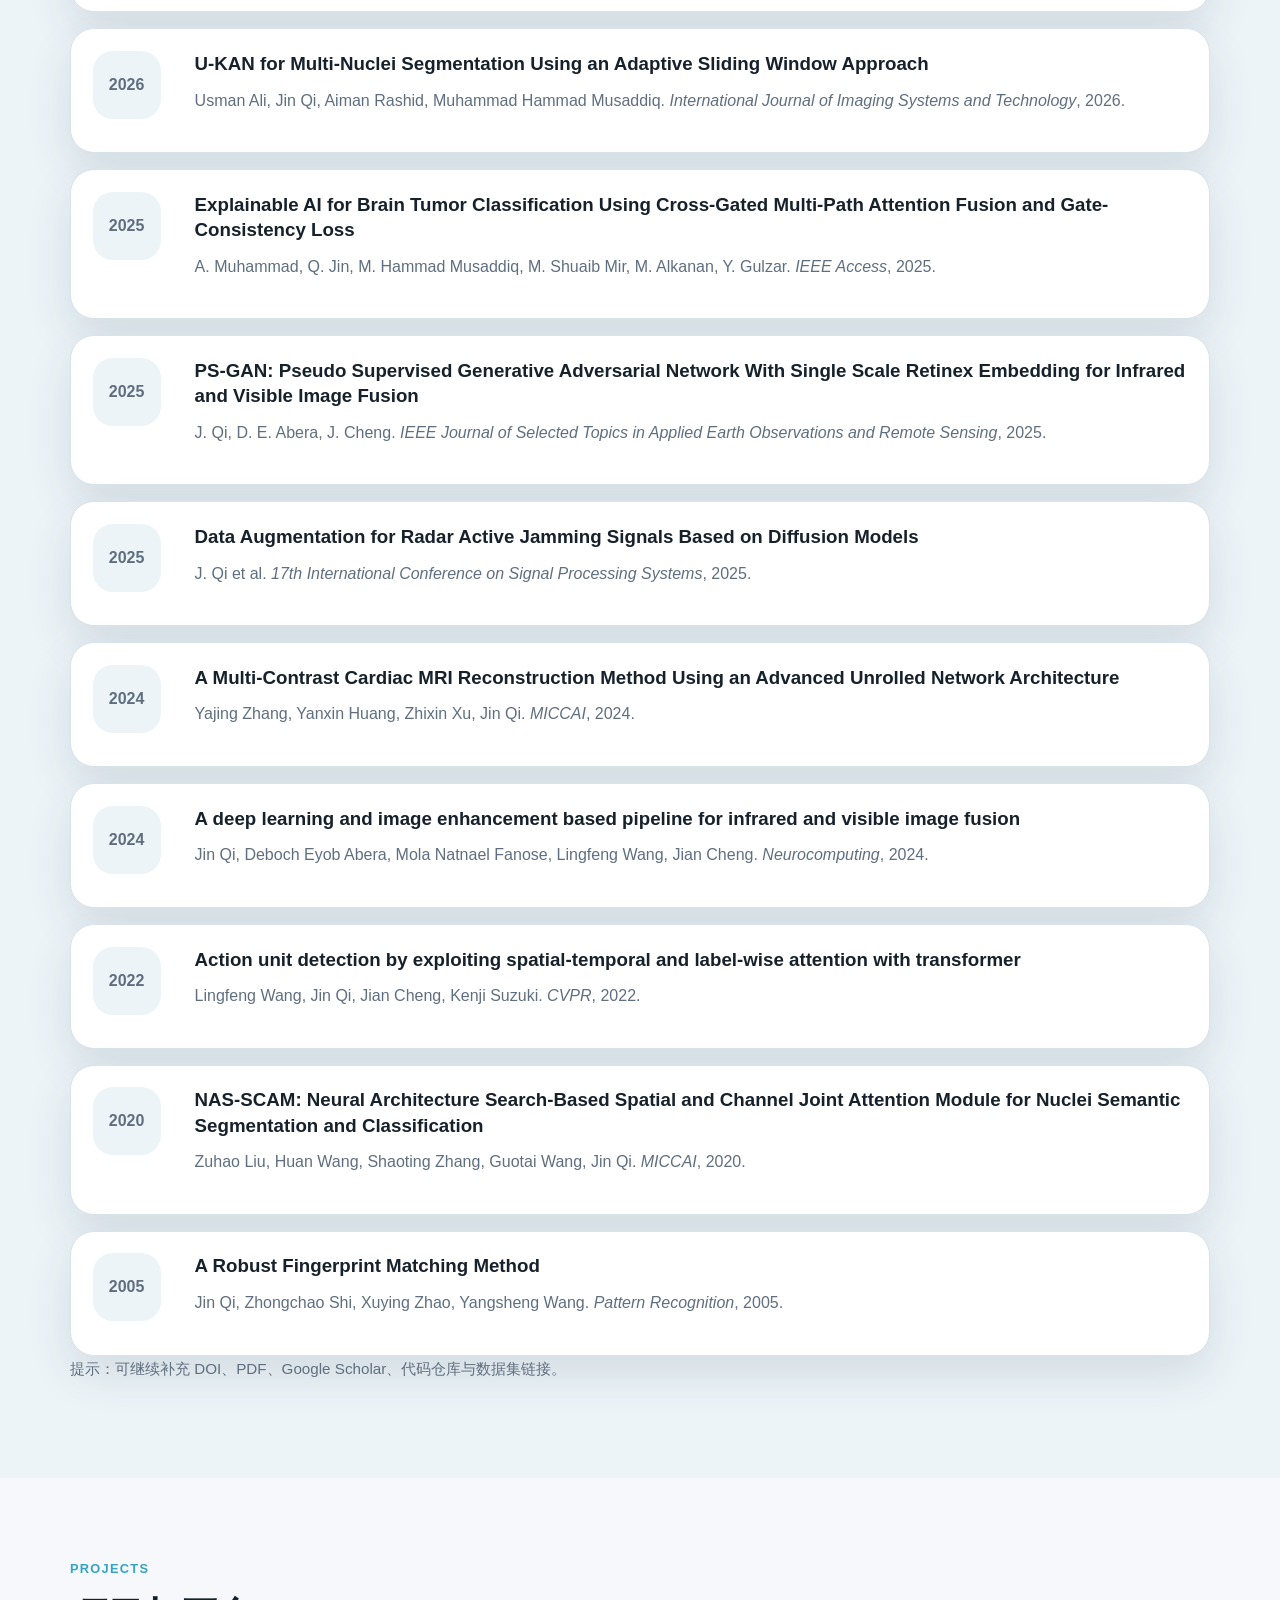
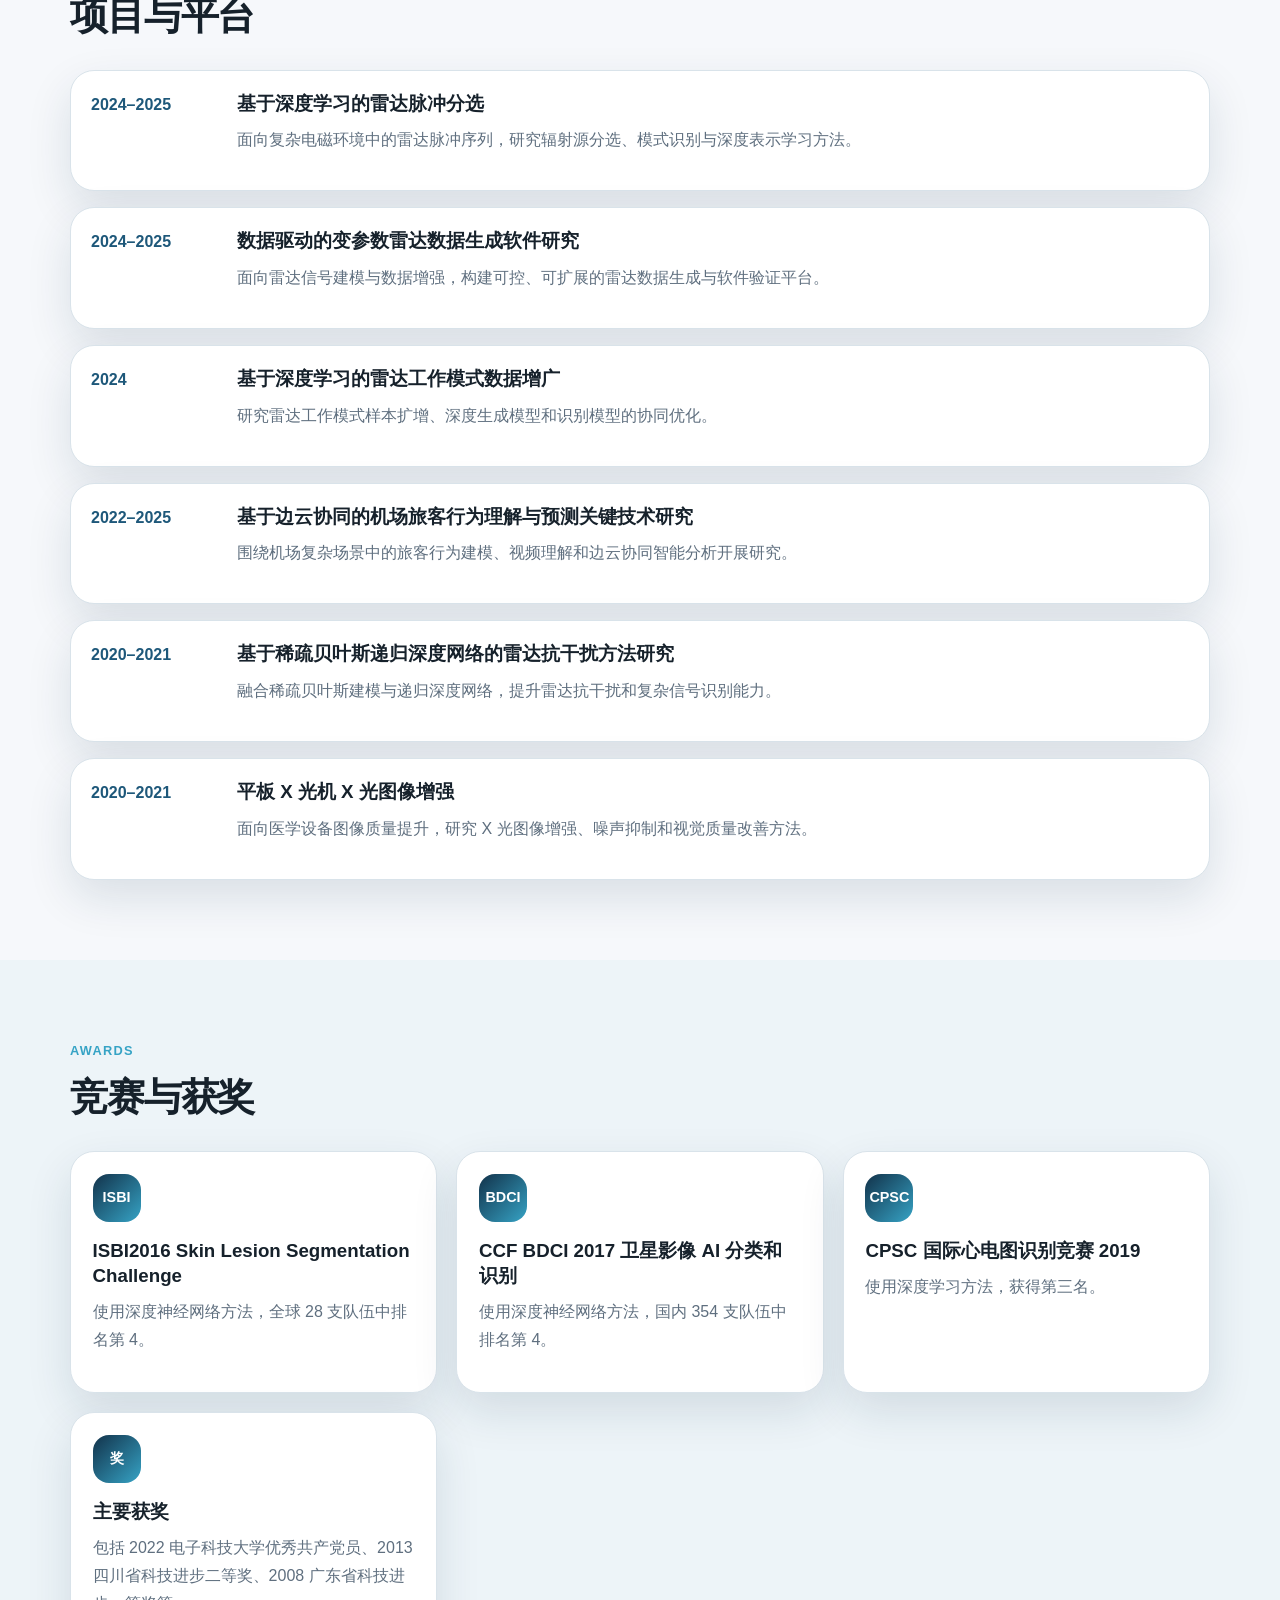
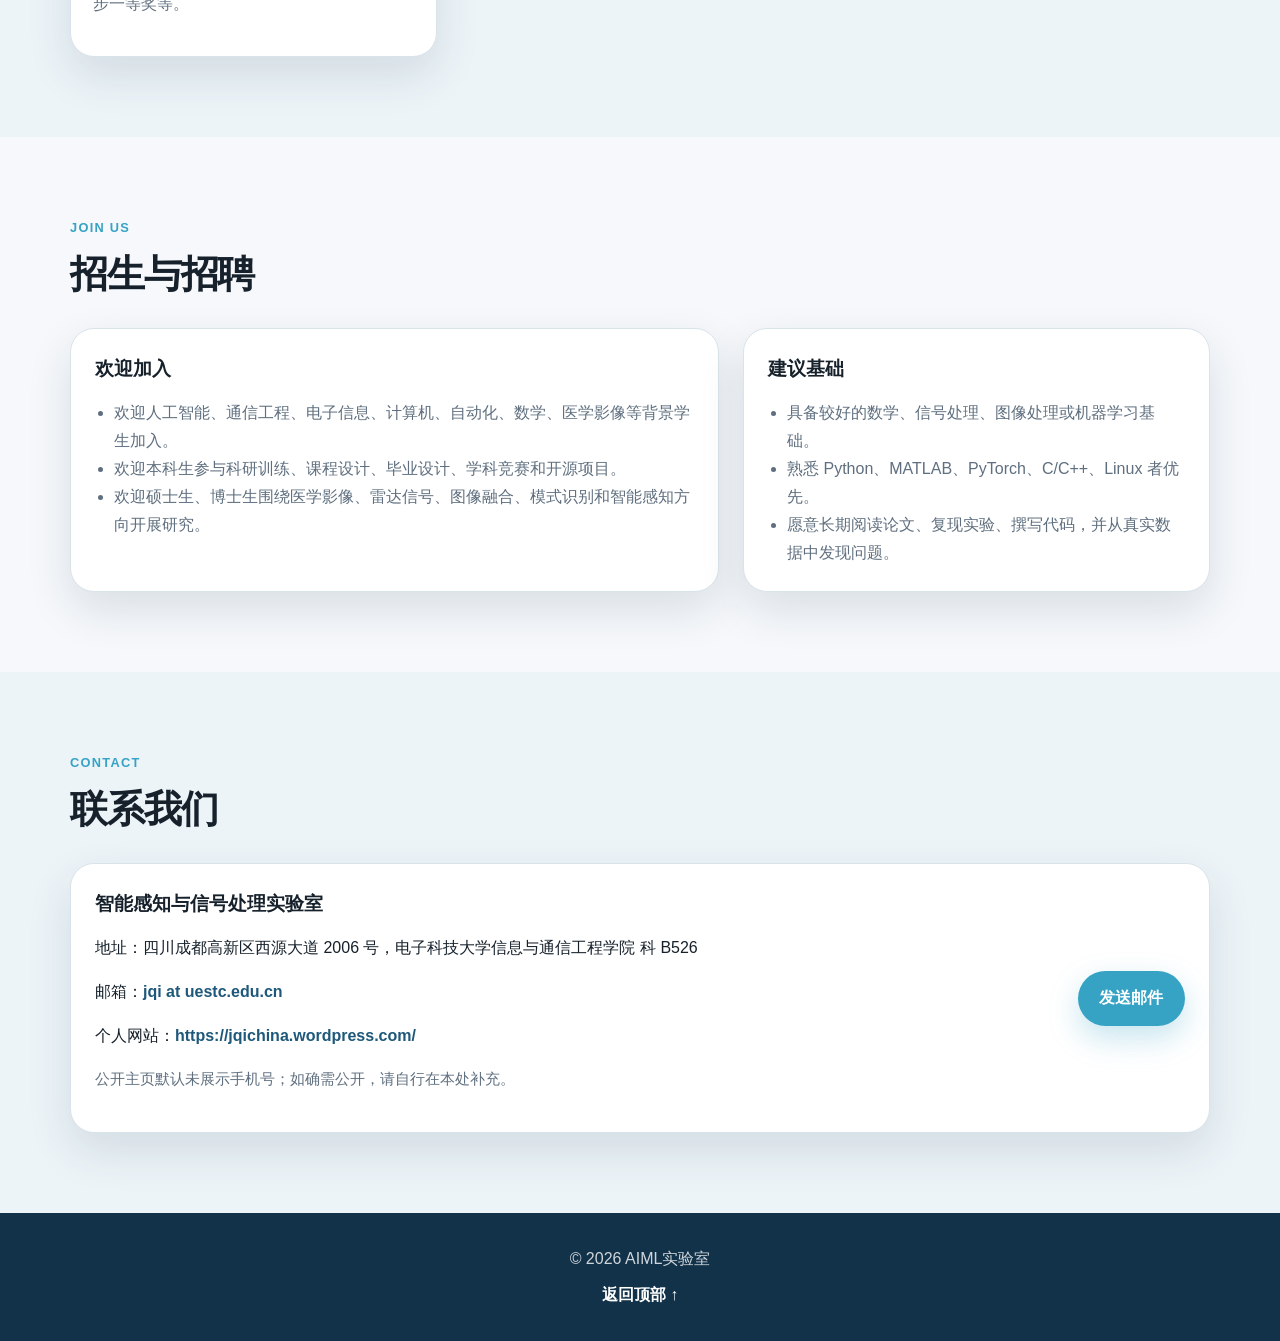
==== commit dff399f4: "Update index.html" ====
--- a/index.html
+++ b/index.html
@@ -51,7 +51,7 @@
           <div><strong>3</strong><span>专利/软著</span></div>
         </div>
         <ul class="news-list">
-          <li><time>2026</time><img src="picture/2026GraduateDinner.jpg" alt="毕业晚宴" width="500"></li>
+          <li><time>2026</time><img src="./2026GraduateDinner.jpg" alt="毕业晚宴" width="500"></li>
           <li><time>2026</time> 多模态医学影像增强与多细胞核分割相关论文发表。</li>
           <li><time>2025</time> 围绕脑肿瘤、阿尔茨海默病、图像融合和雷达信号数据增强开展系列研究。</li>
           <li><time>2024–2025</time> 承担雷达数据生成、雷达脉冲分选和机场旅客行为理解等项目。</li>
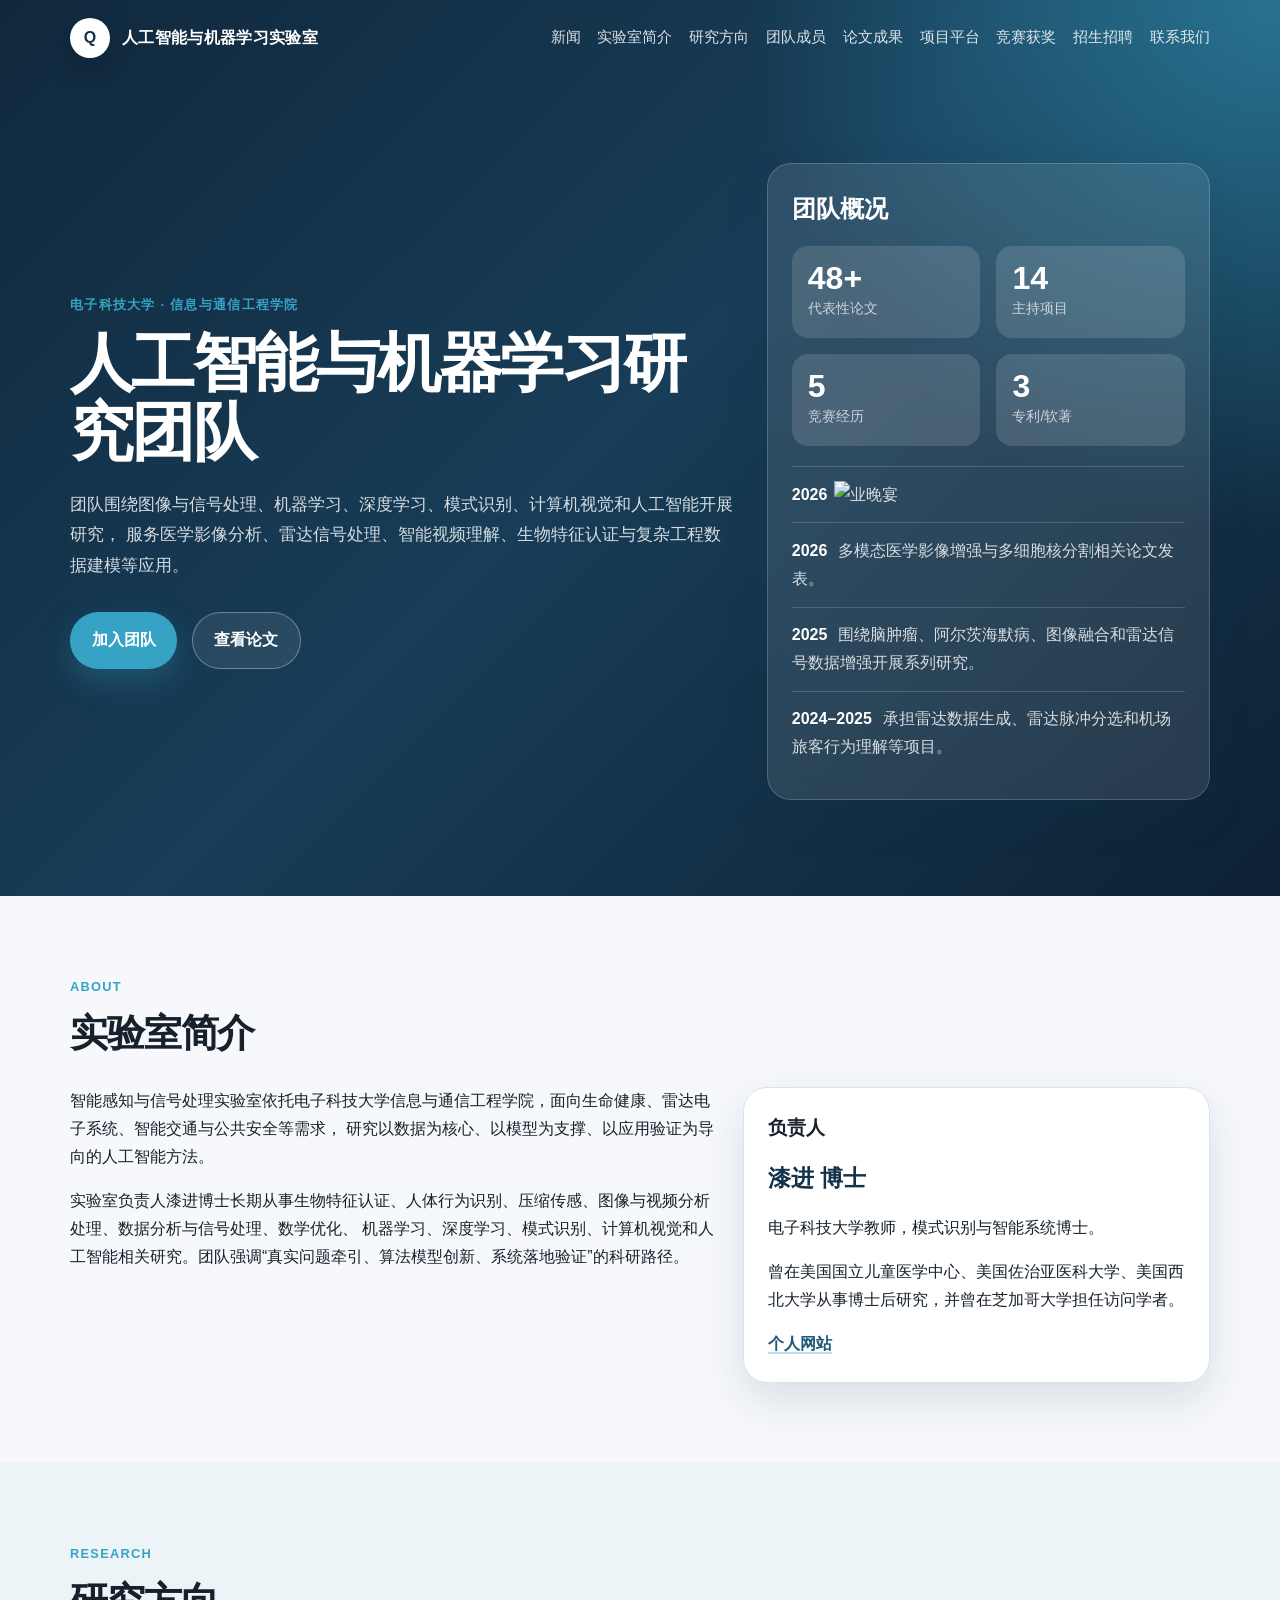
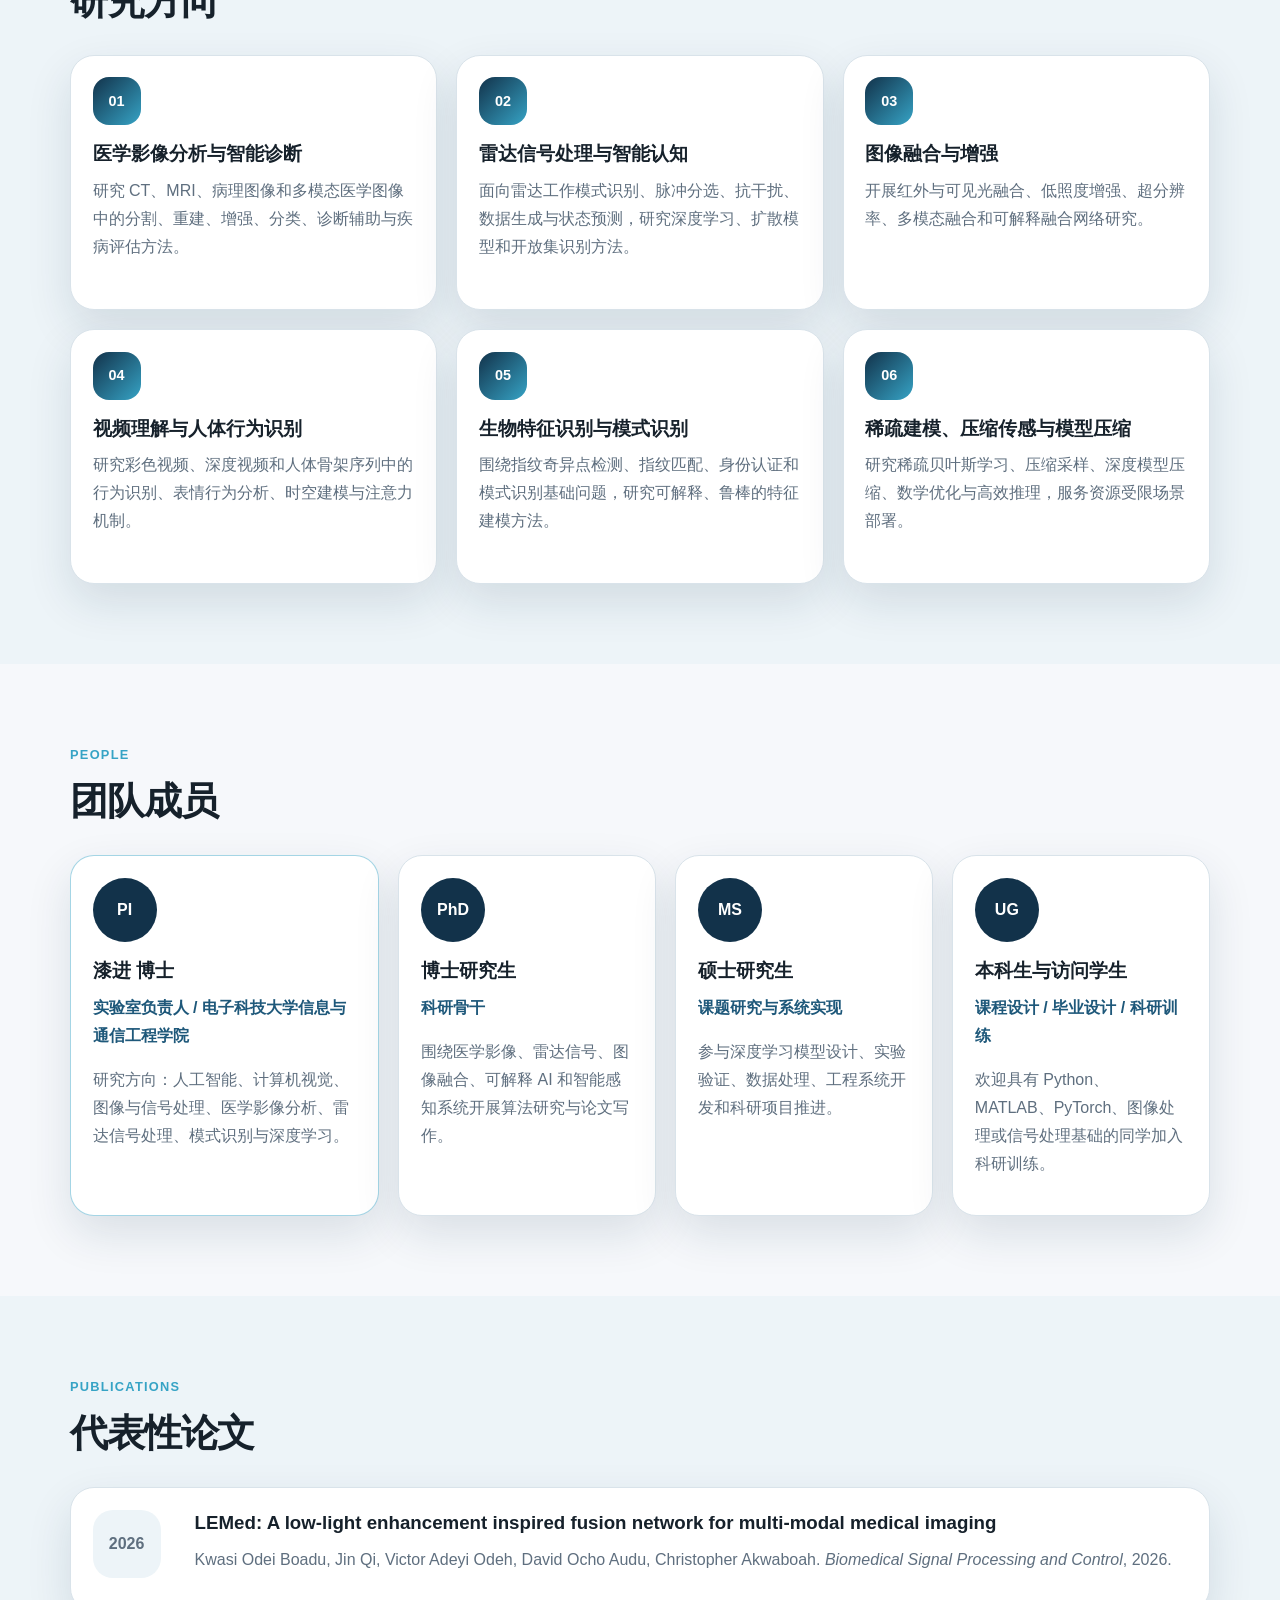
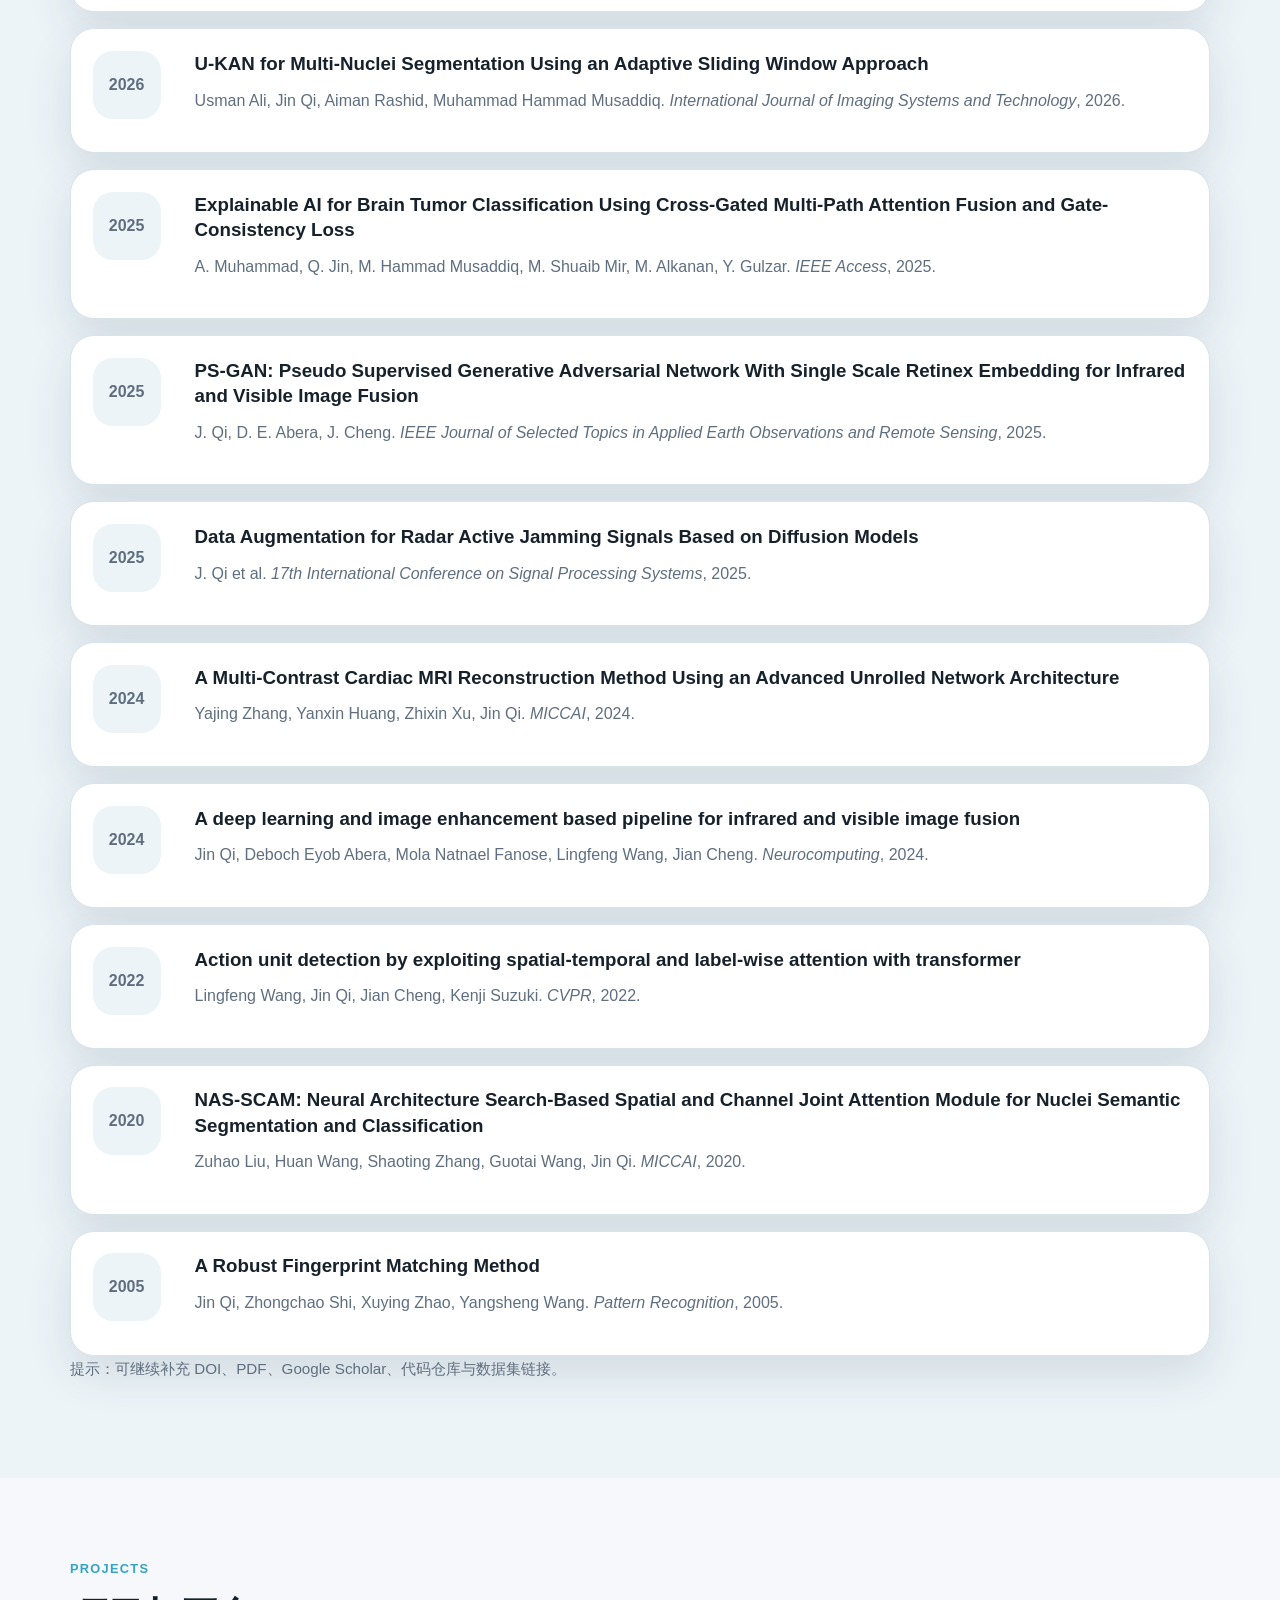
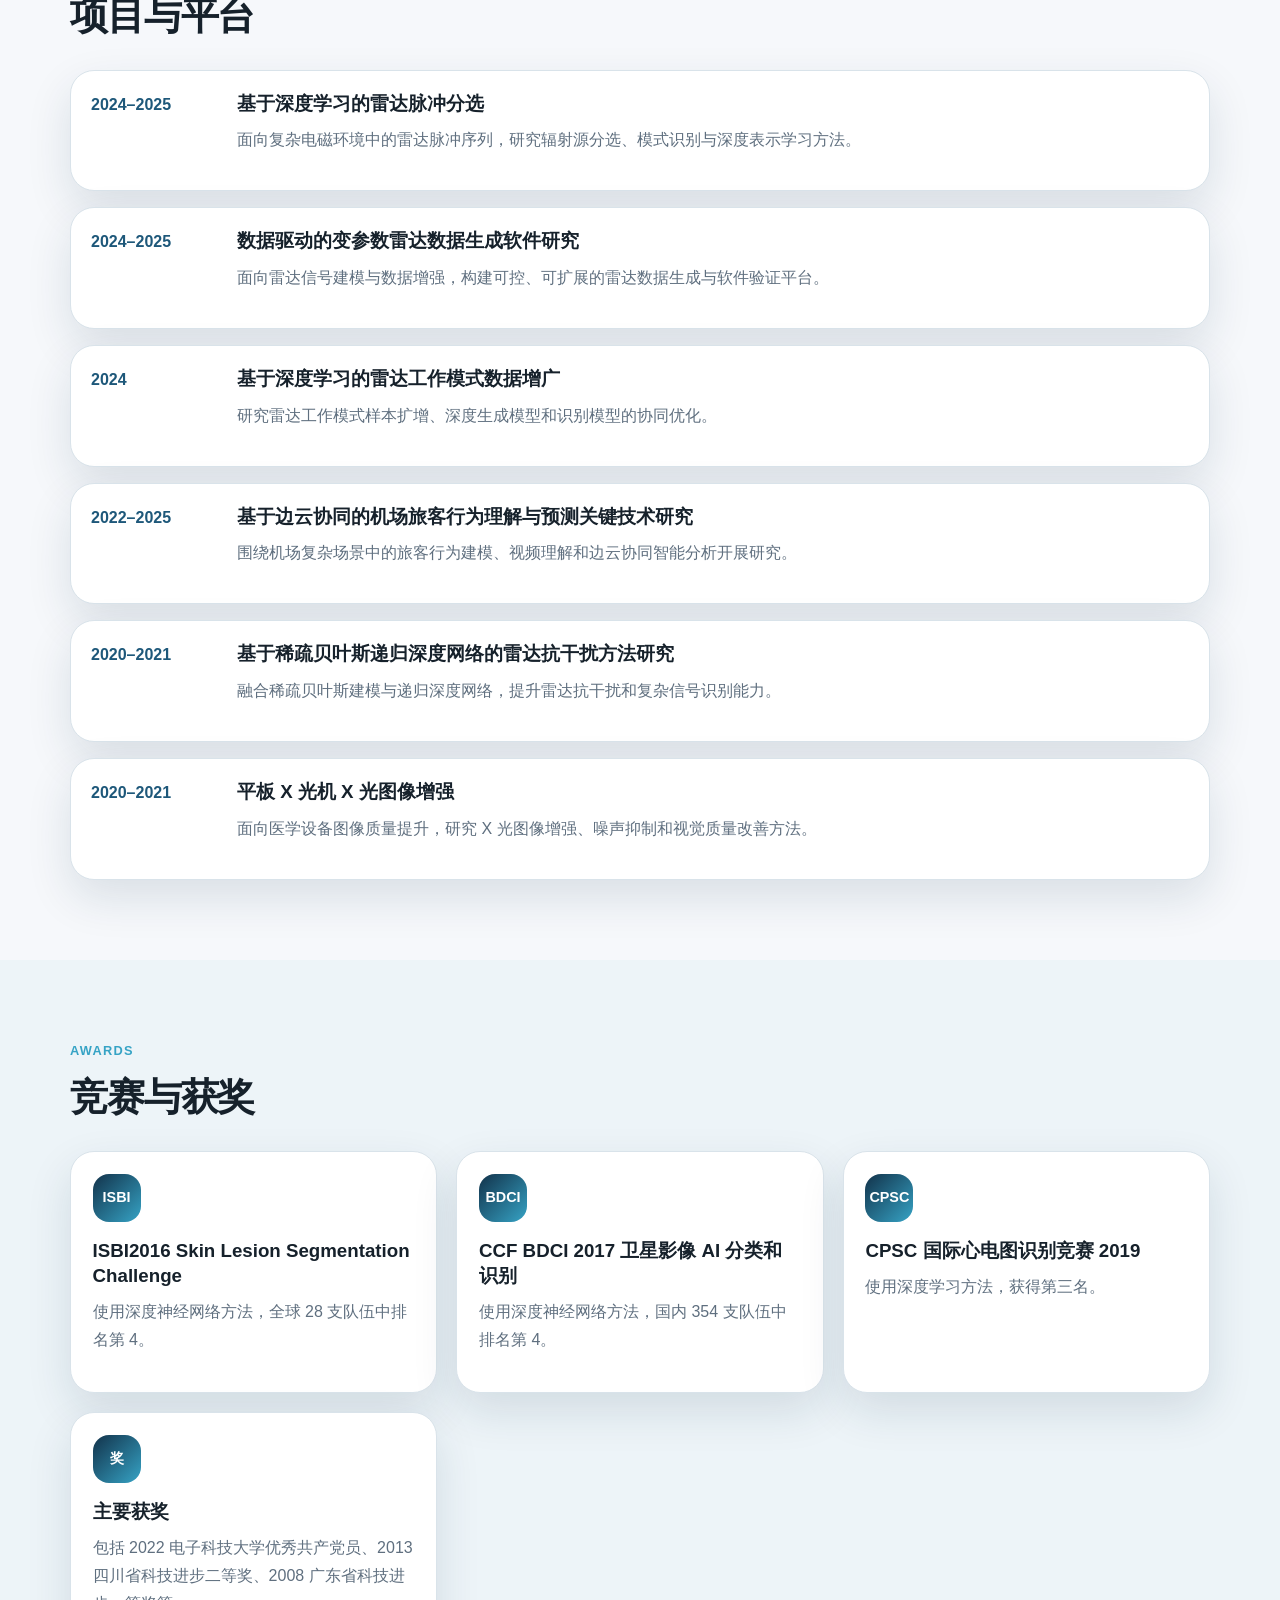
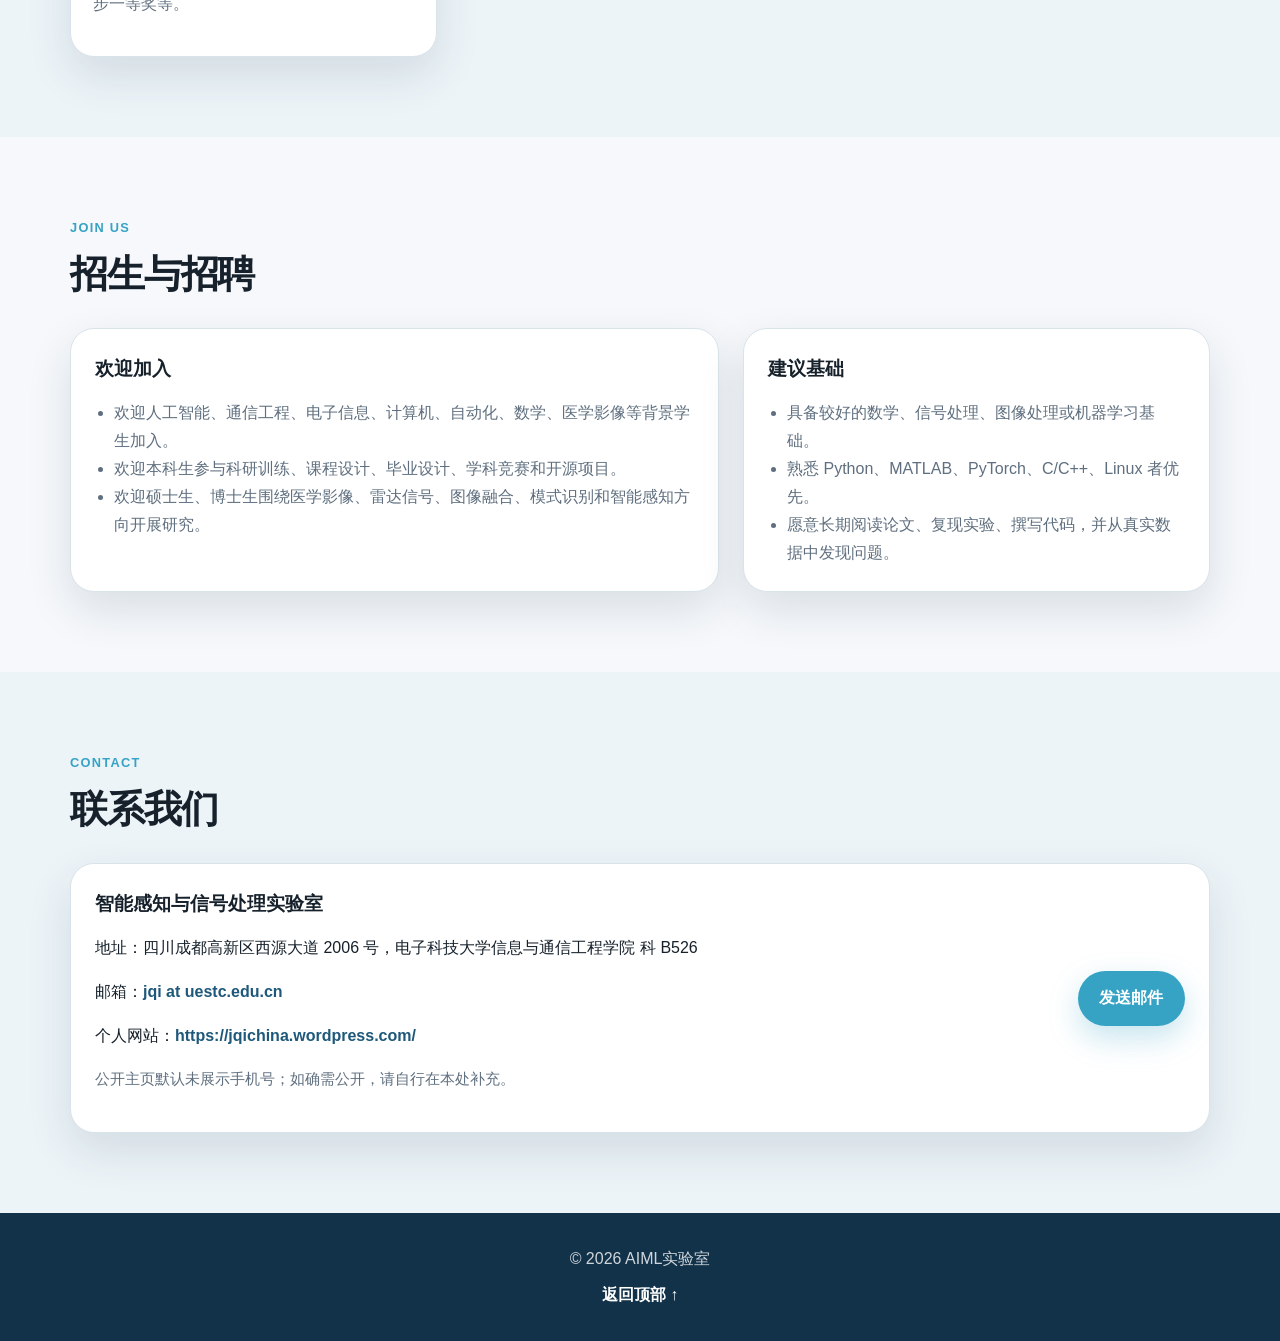
==== commit 7990aefa: "Fix typo in alt attribute for image" ====
--- a/index.html
+++ b/index.html
@@ -51,7 +51,7 @@
           <div><strong>3</strong><span>专利/软著</span></div>
         </div>
         <ul class="news-list">
-          <li><time>2026</time><img src="./2026GraduateDinner.jpg" alt="毕业晚宴" width="500"></li>
+          <li><time>2026</time><img src="./2026GraduateDinner.jpg" alt="业晚宴" width="500"></li>
           <li><time>2026</time> 多模态医学影像增强与多细胞核分割相关论文发表。</li>
           <li><time>2025</time> 围绕脑肿瘤、阿尔茨海默病、图像融合和雷达信号数据增强开展系列研究。</li>
           <li><time>2024–2025</time> 承担雷达数据生成、雷达脉冲分选和机场旅客行为理解等项目。</li>
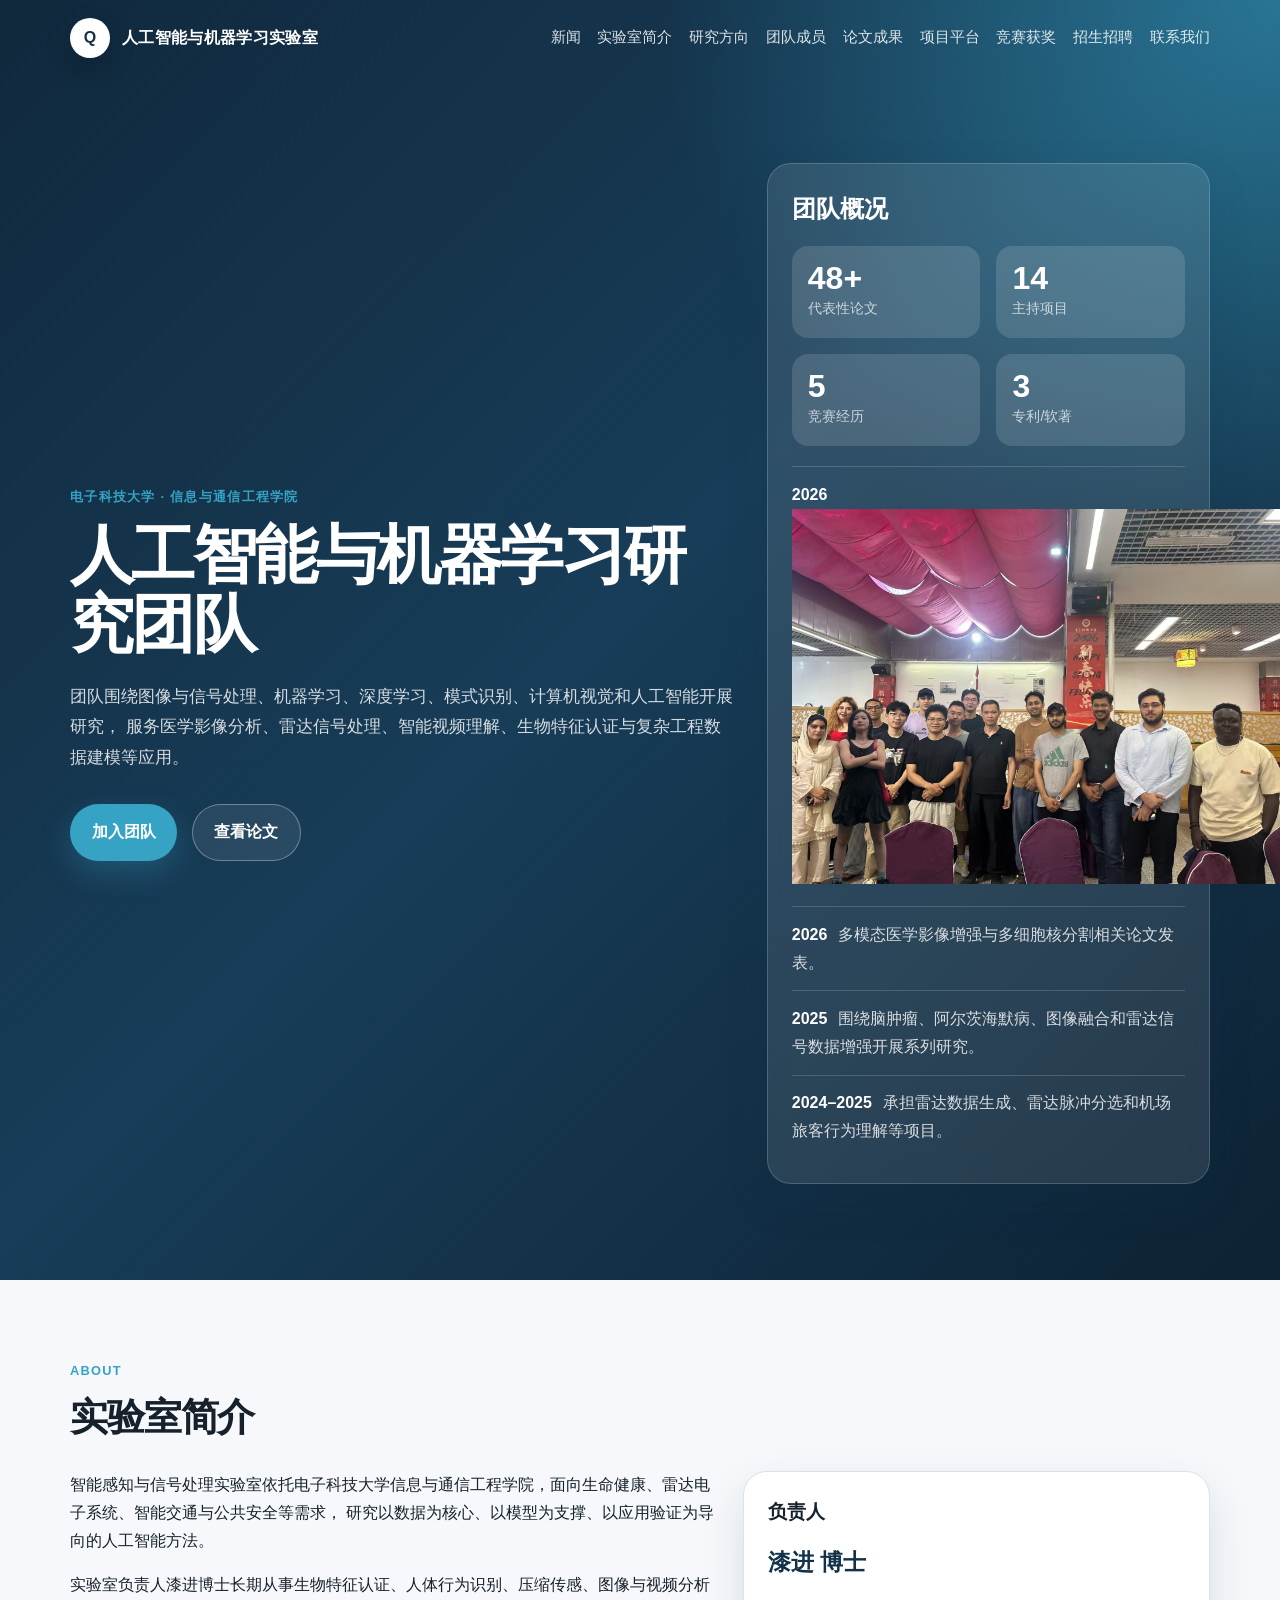
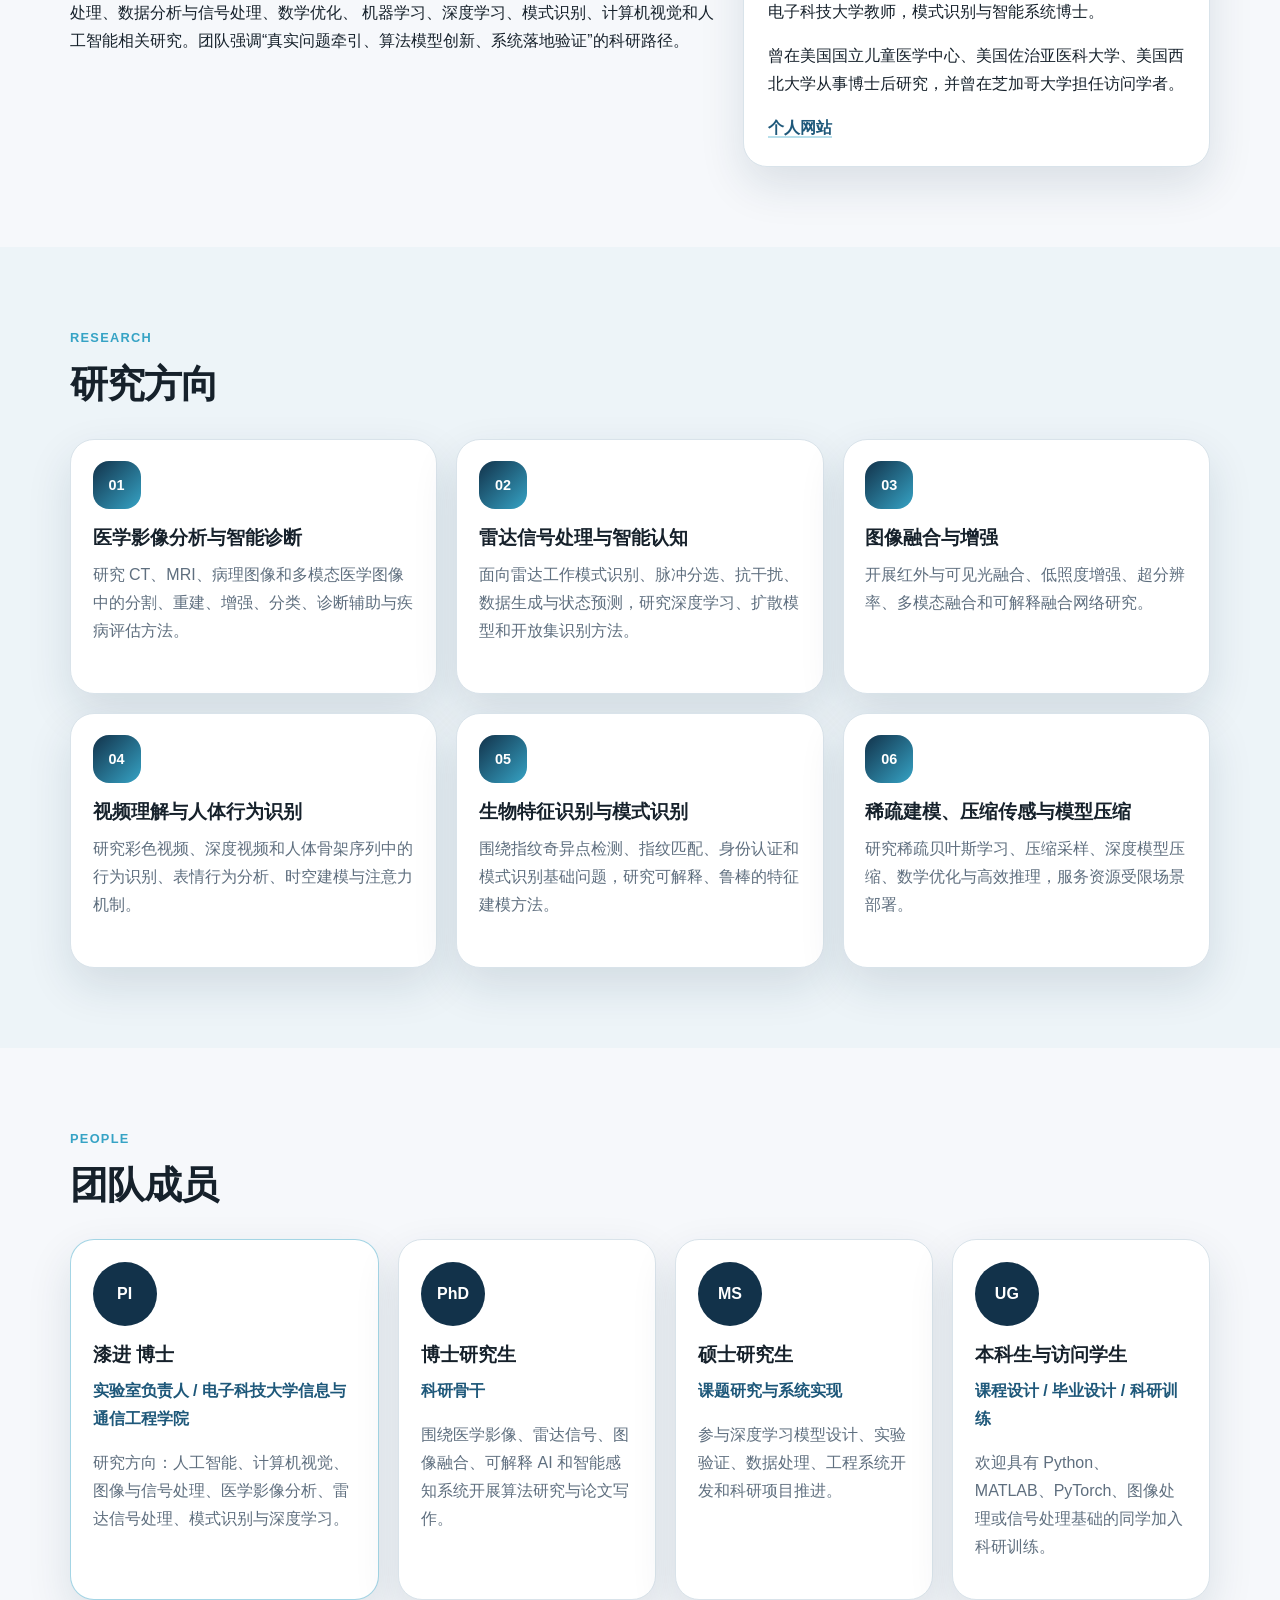
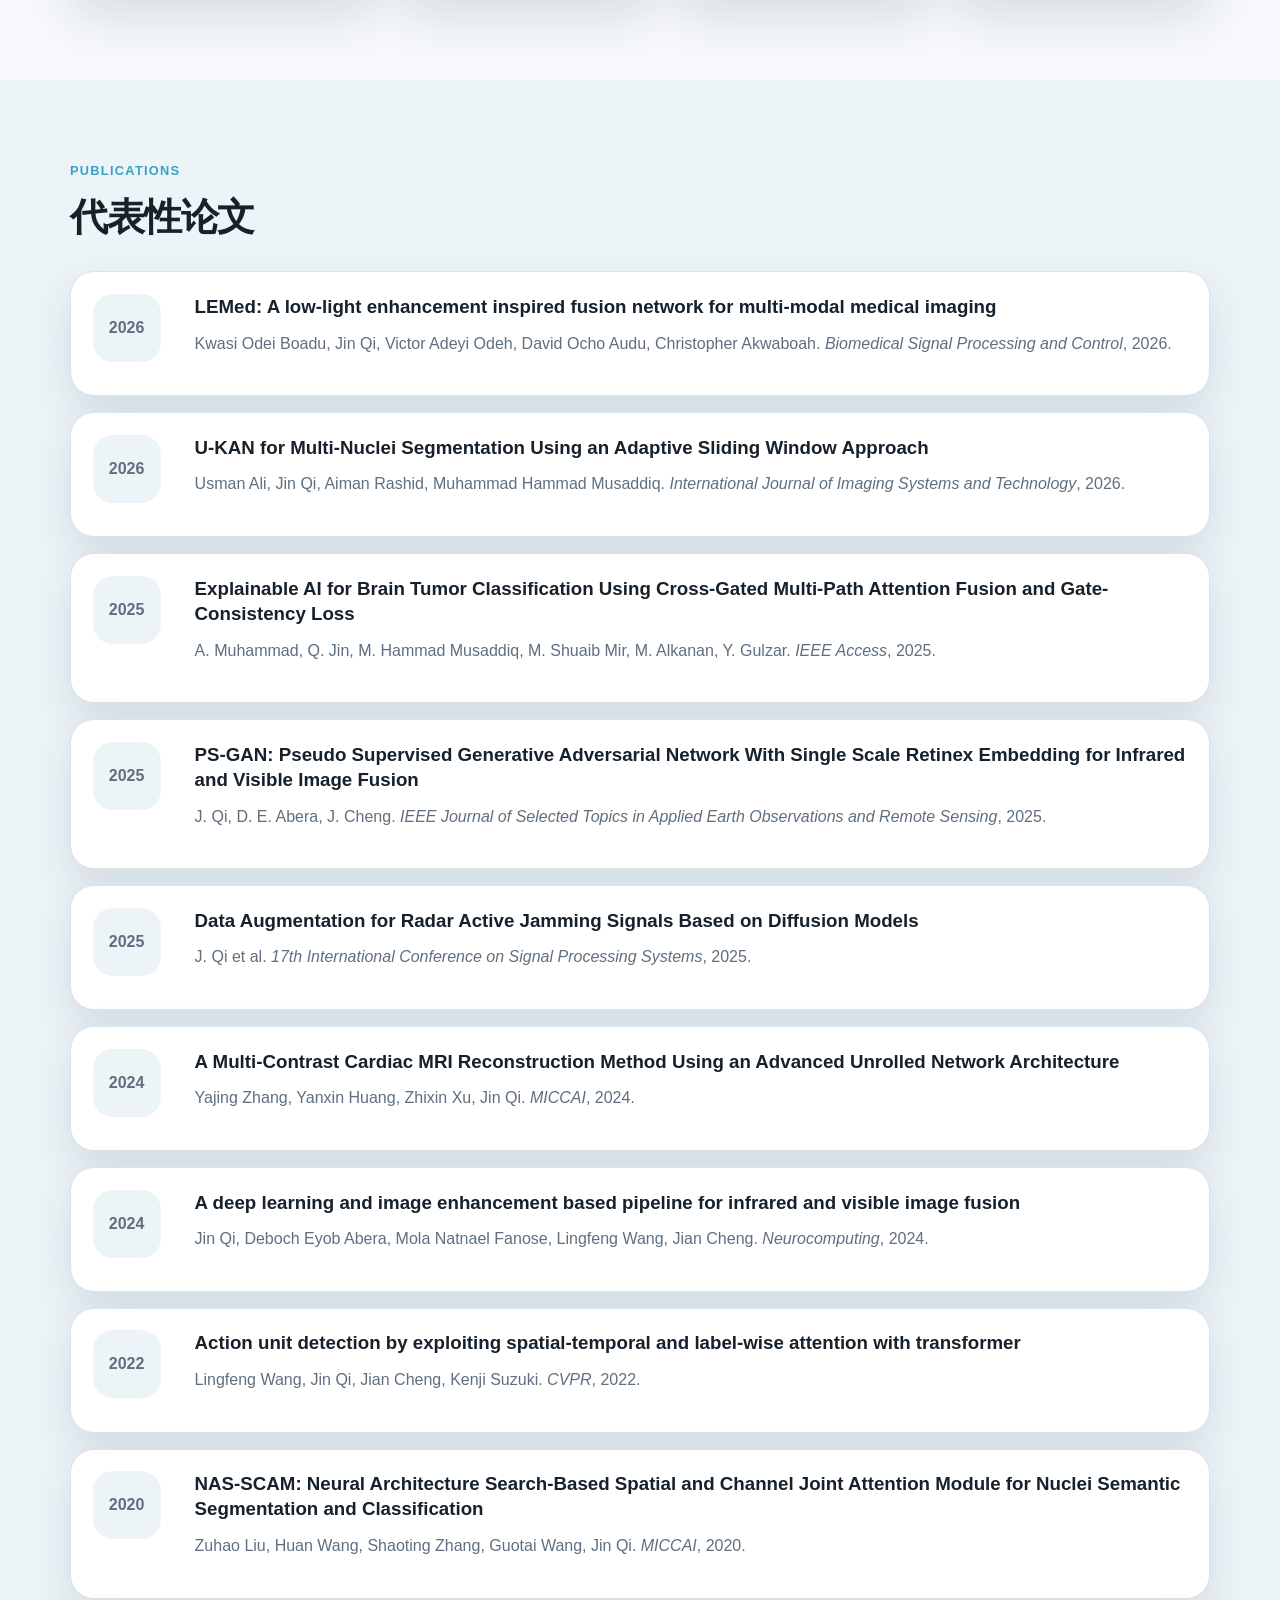
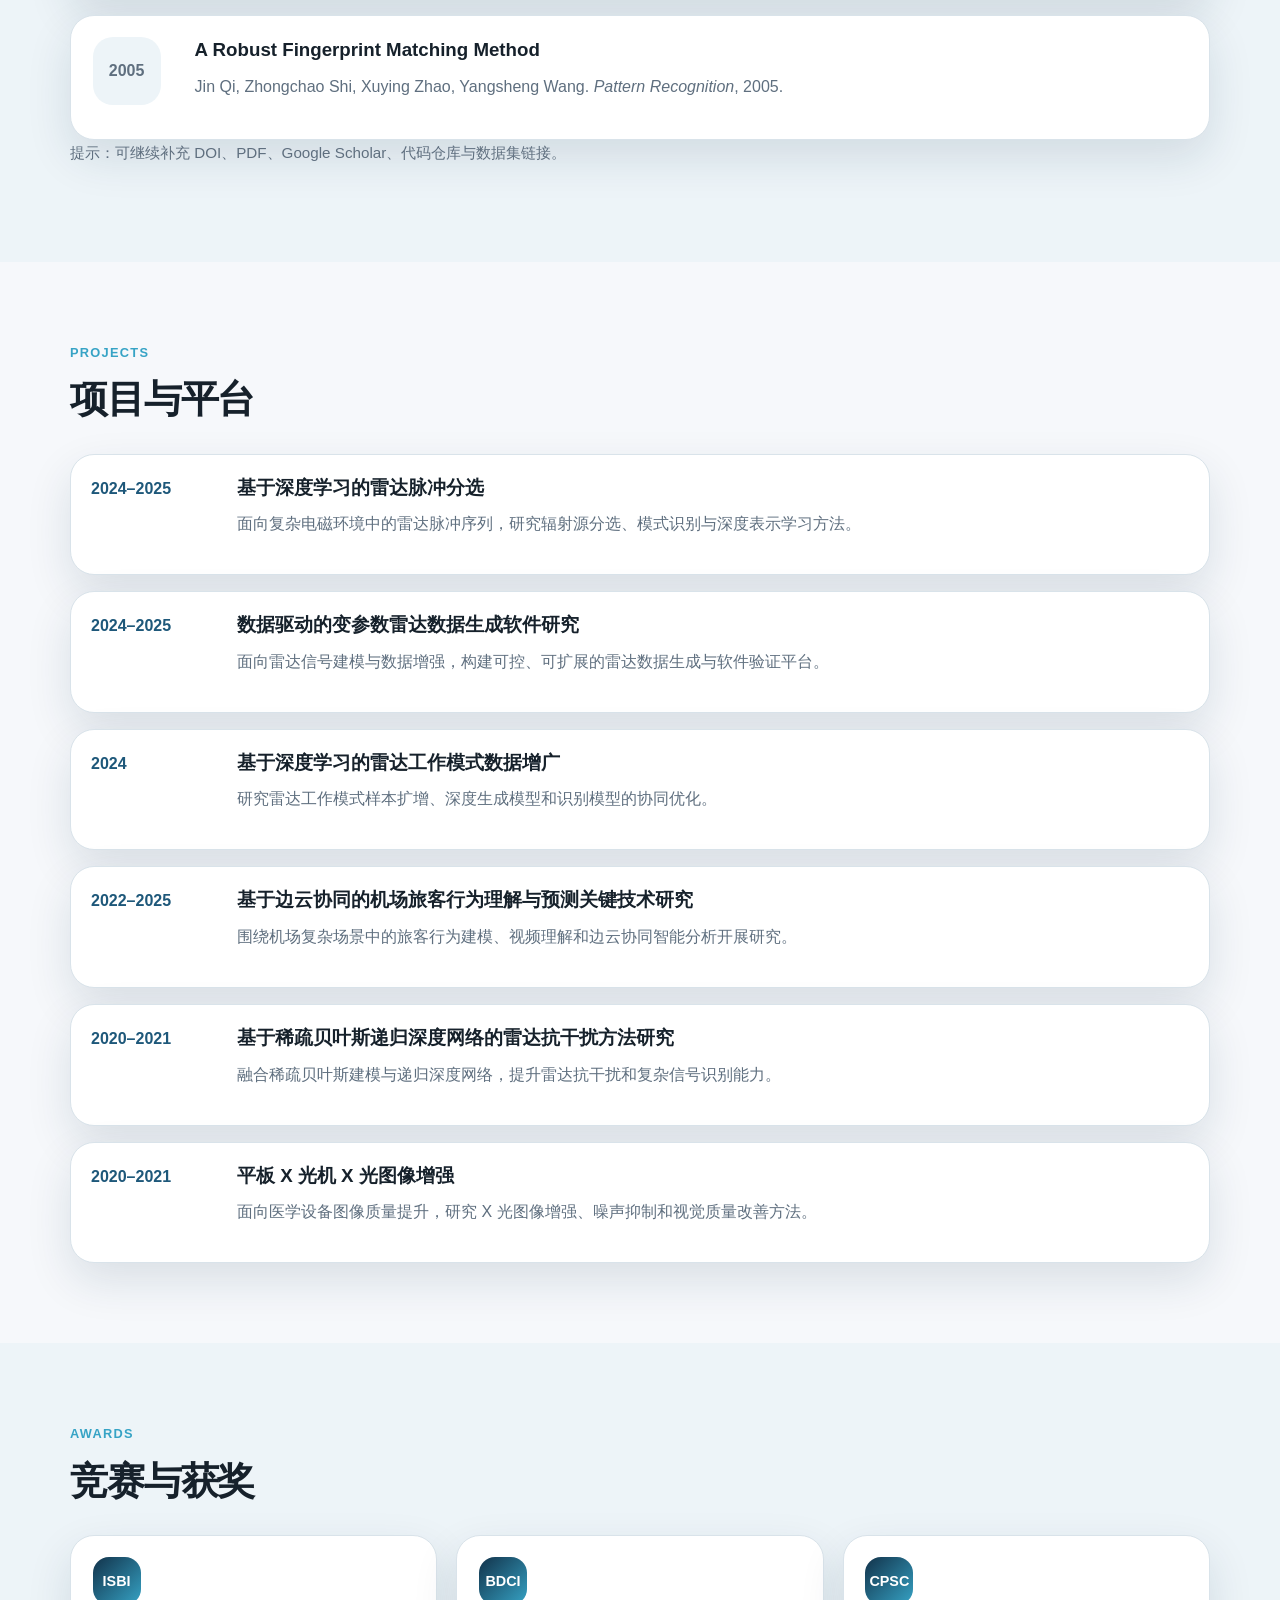
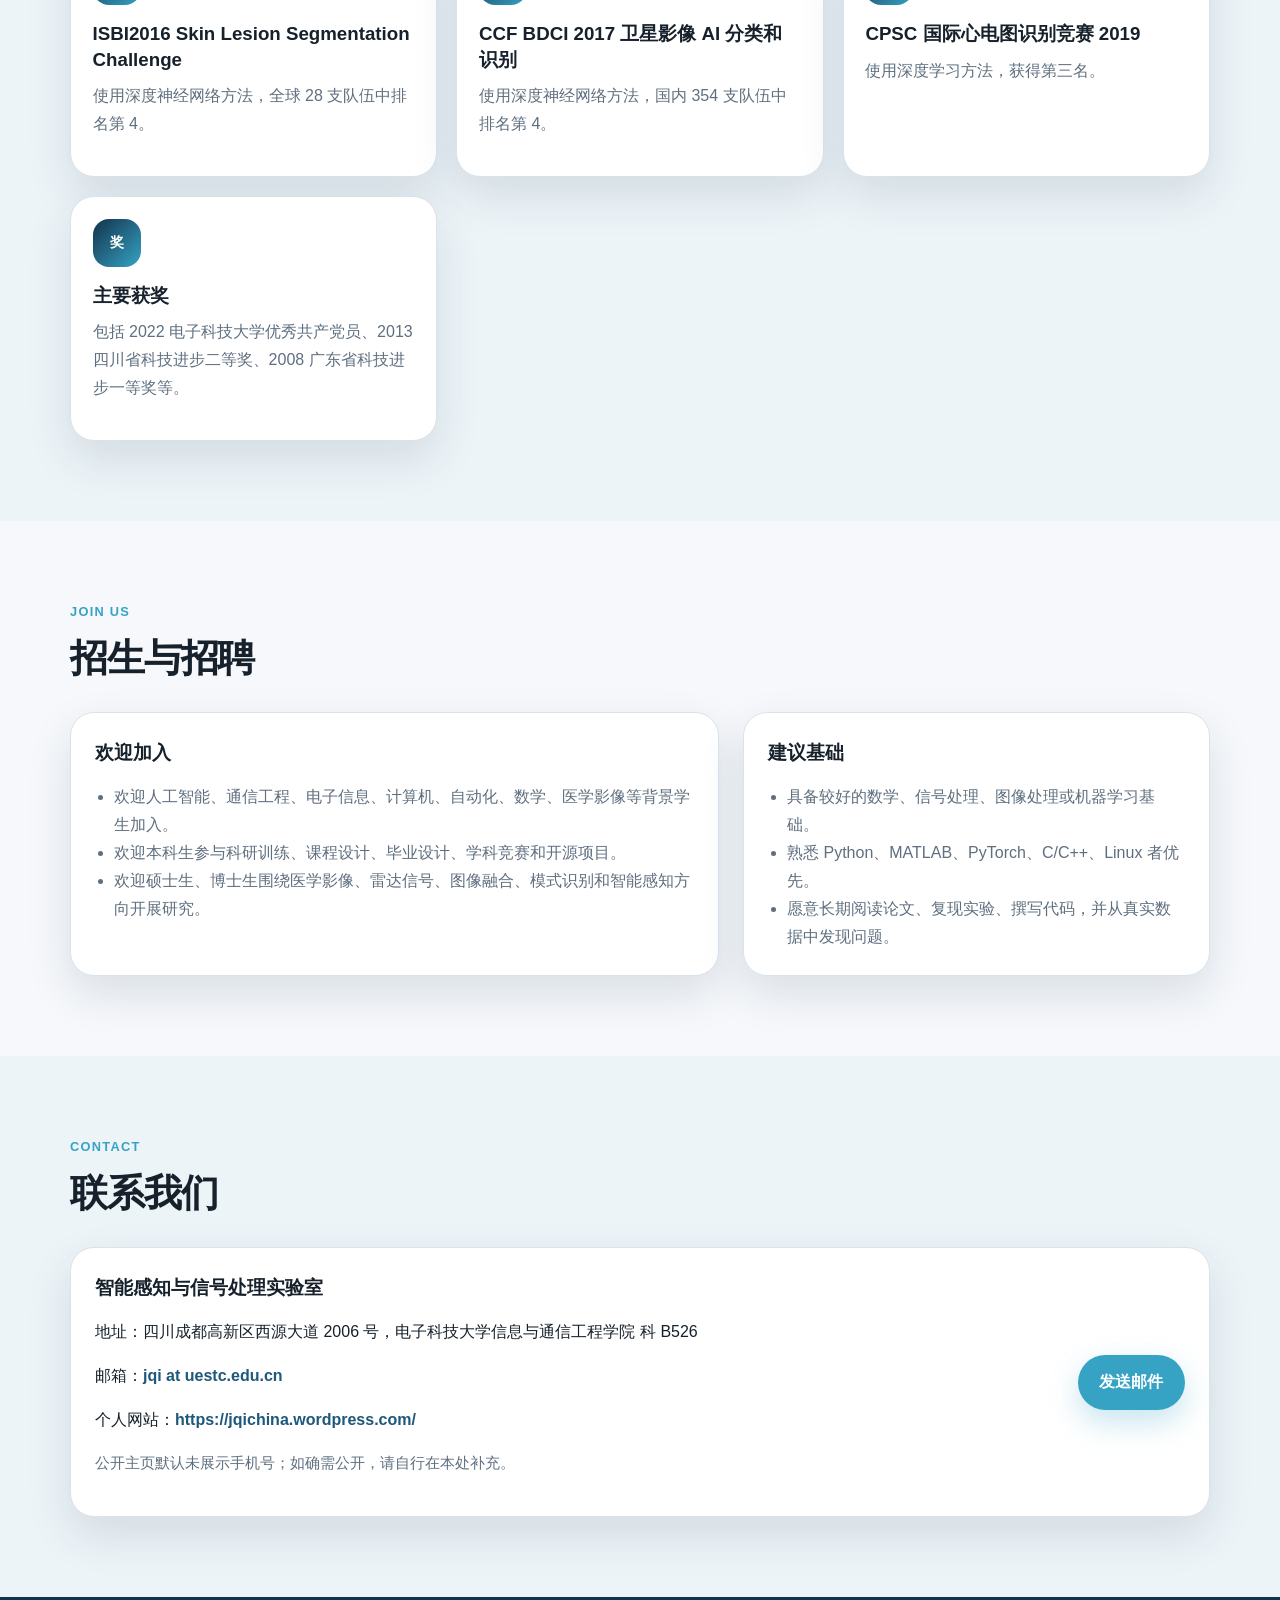
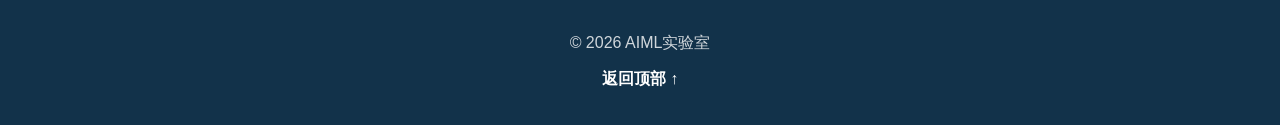
==== commit aad7aac4: "Update index.html" ====
--- a/index.html
+++ b/index.html
@@ -51,7 +51,7 @@
           <div><strong>3</strong><span>专利/软著</span></div>
         </div>
         <ul class="news-list">
-          <li><time>2026</time><img src="./2026GraduateDinner.jpg" alt="业晚宴" width="500"></li>
+          <li><time>2026</time><img src="./picture/2026GraduateDinner.jpg" alt="业晚宴" width="500"></li>
           <li><time>2026</time> 多模态医学影像增强与多细胞核分割相关论文发表。</li>
           <li><time>2025</time> 围绕脑肿瘤、阿尔茨海默病、图像融合和雷达信号数据增强开展系列研究。</li>
           <li><time>2024–2025</time> 承担雷达数据生成、雷达脉冲分选和机场旅客行为理解等项目。</li>
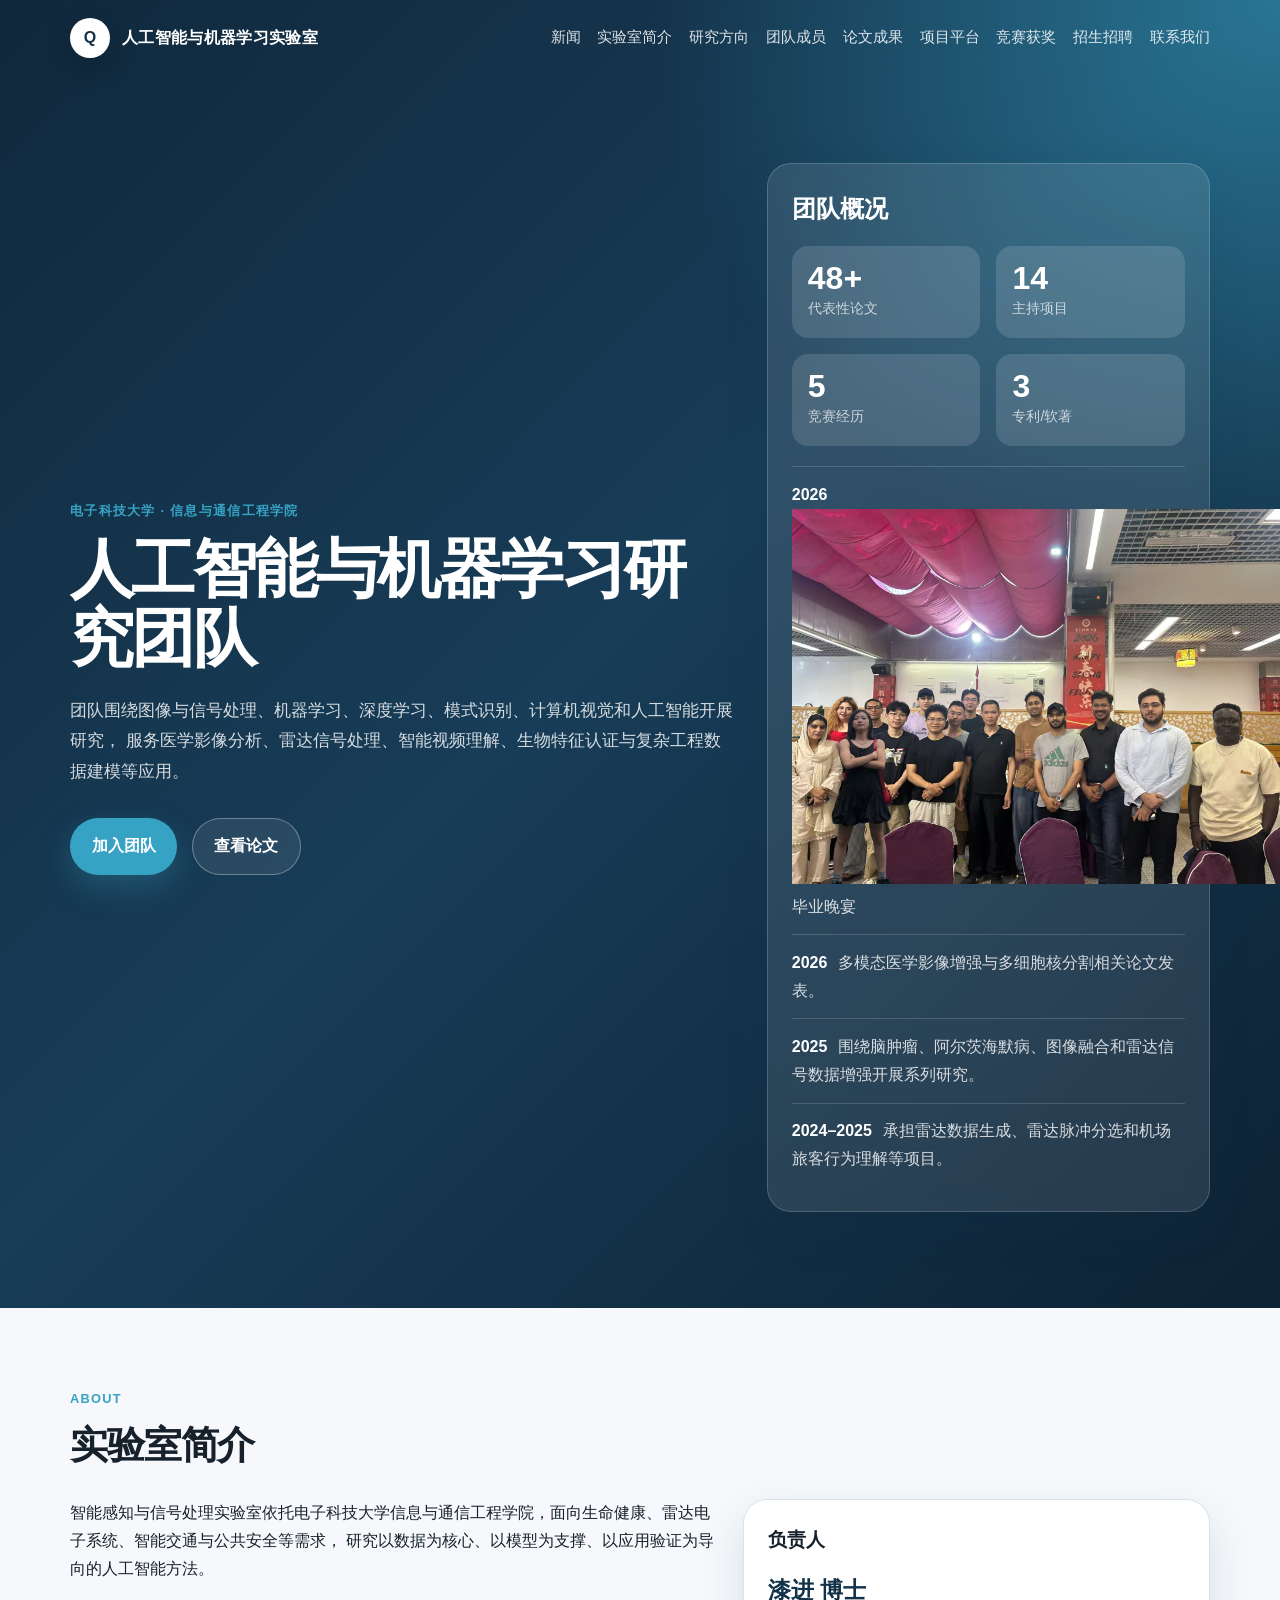
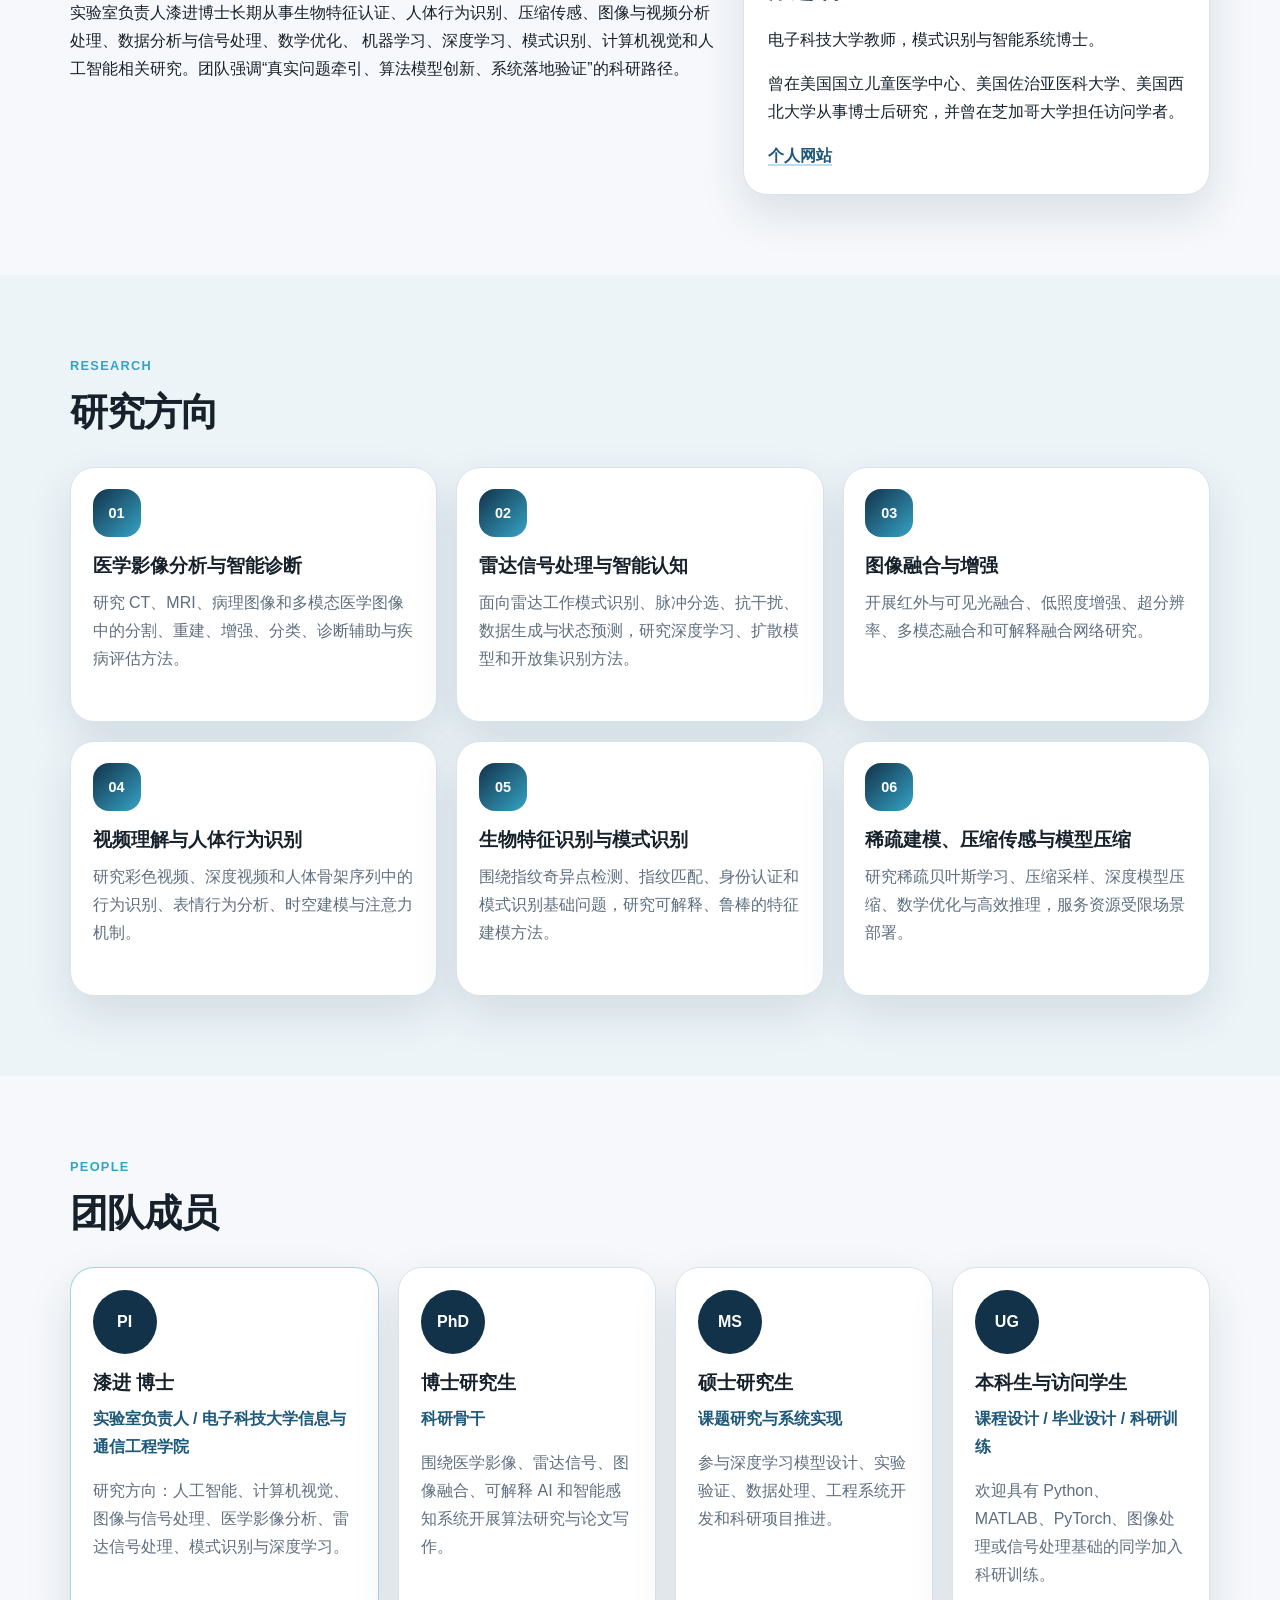
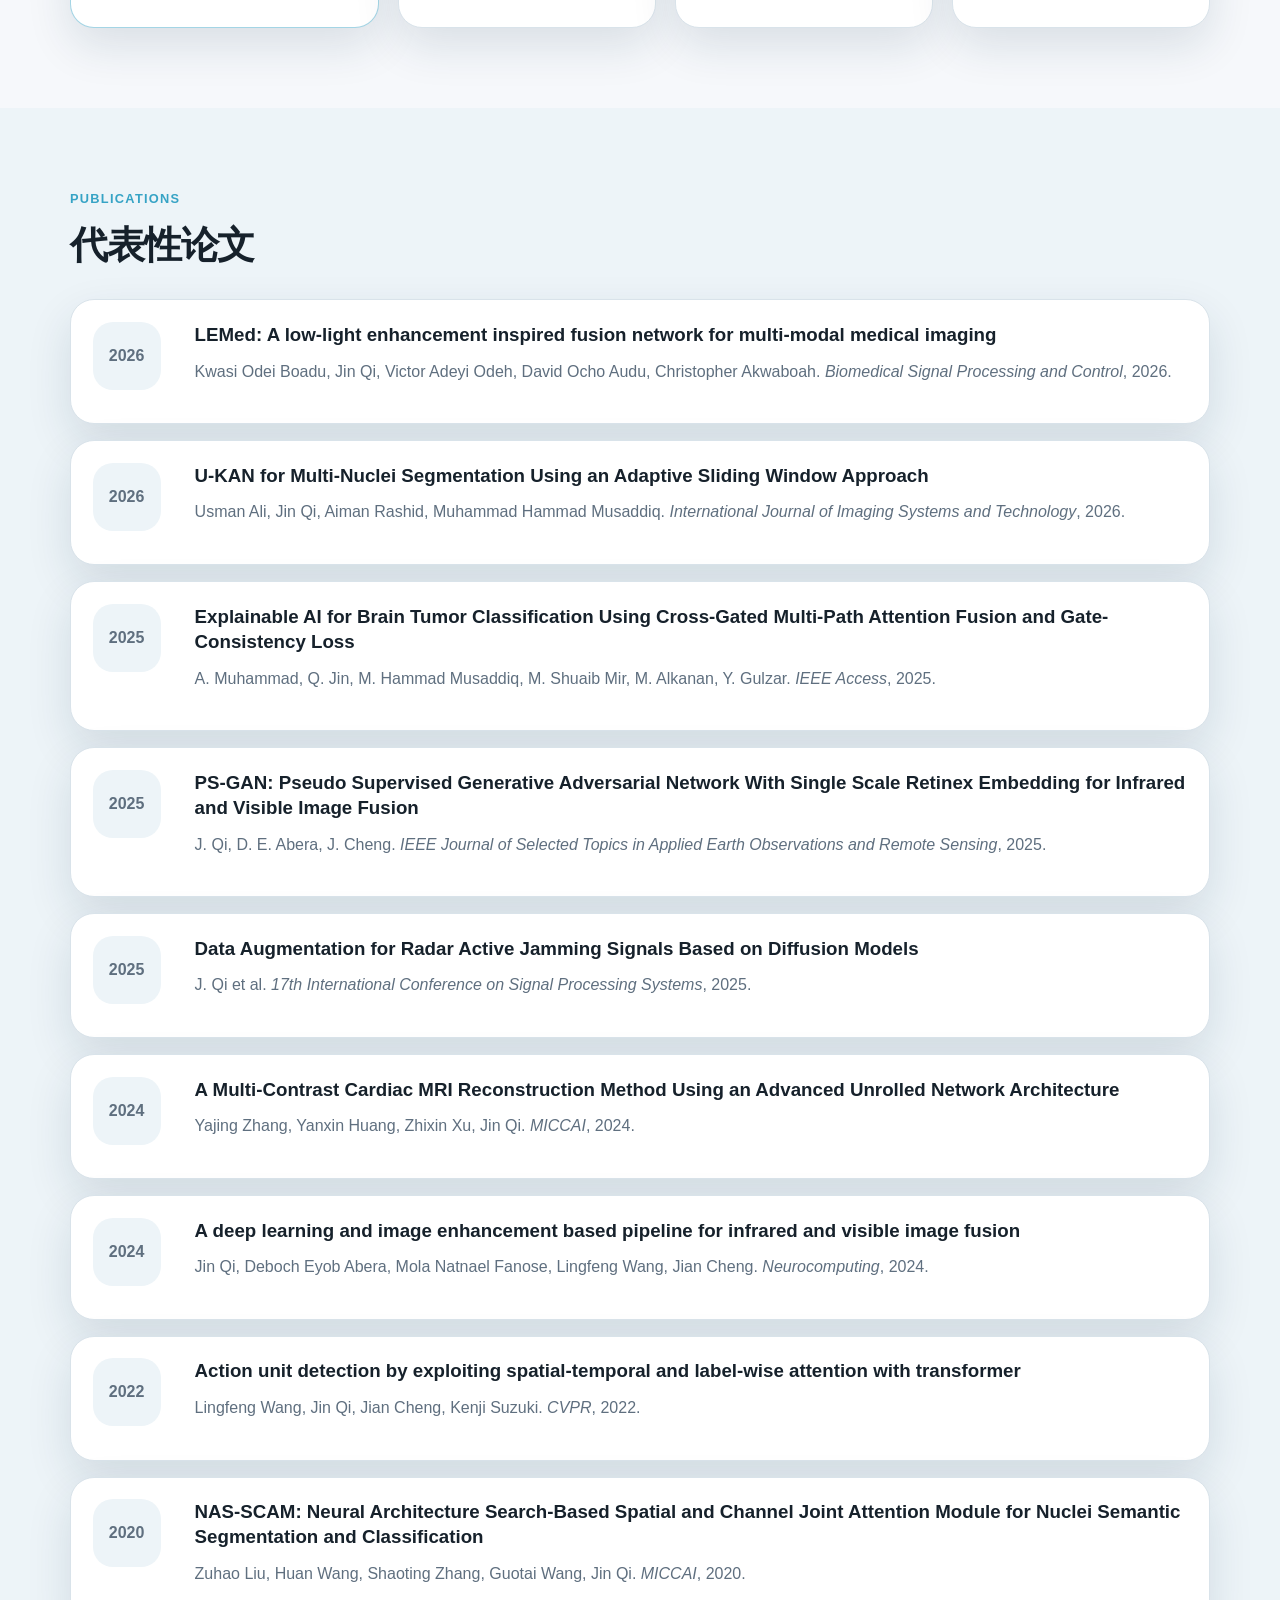
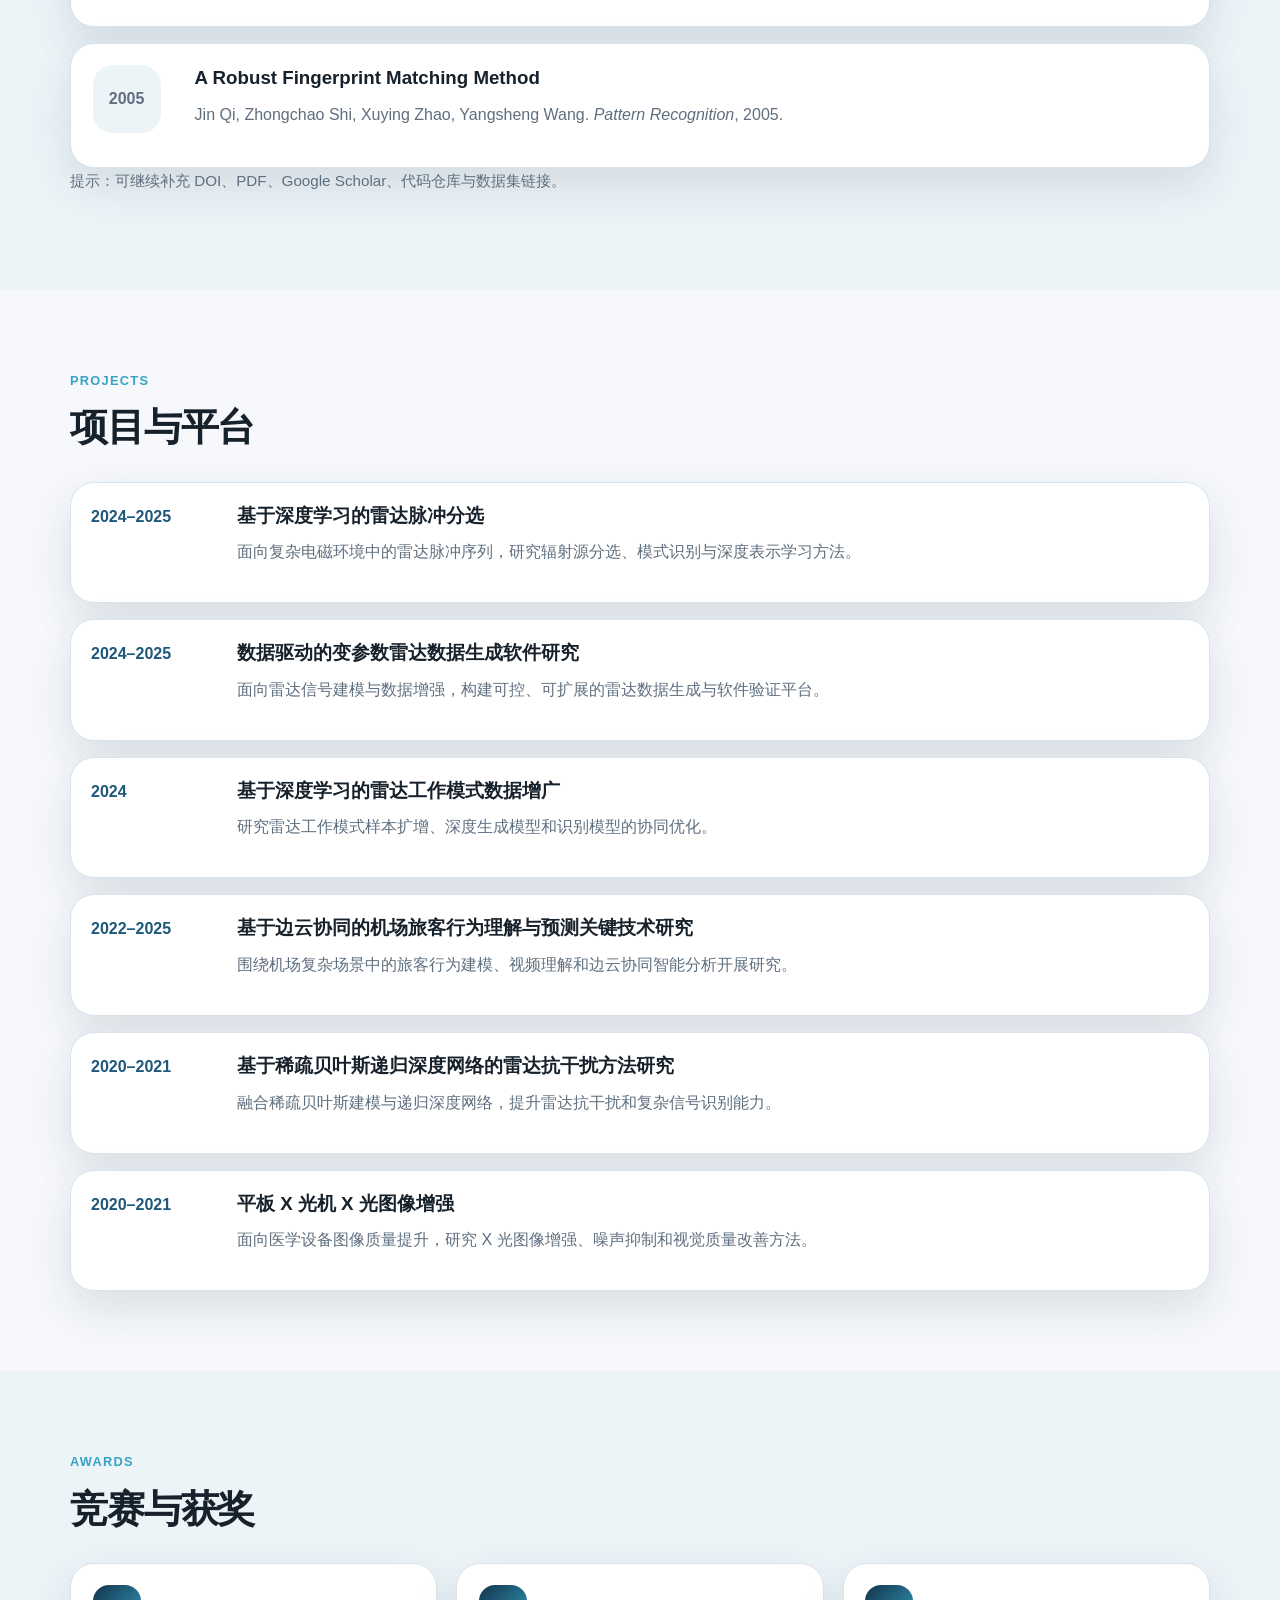
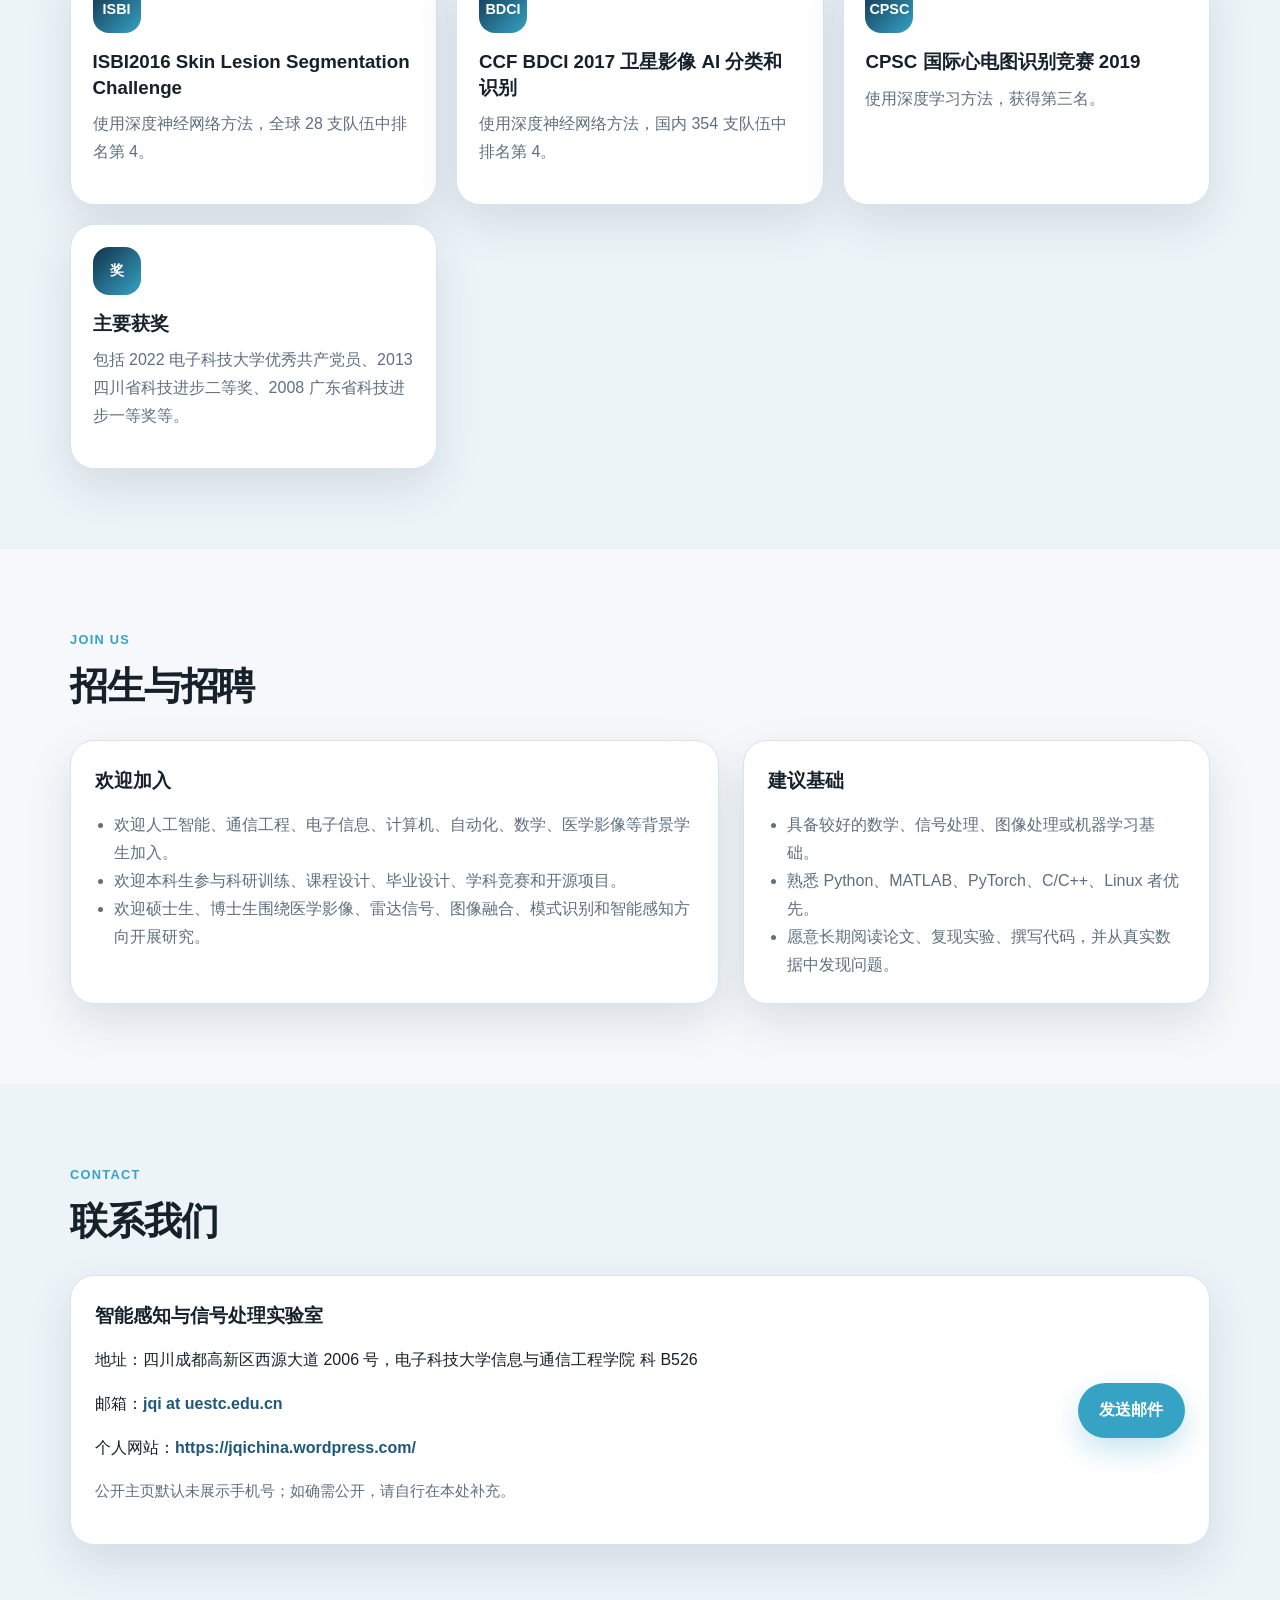
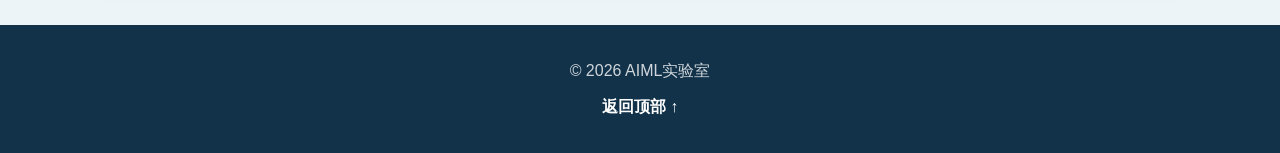
==== commit 51c6e20c: "Update index.html" ====
--- a/index.html
+++ b/index.html
@@ -51,7 +51,7 @@
           <div><strong>3</strong><span>专利/软著</span></div>
         </div>
         <ul class="news-list">
-          <li><time>2026</time><img src="./picture/2026GraduateDinner.jpg" alt="业晚宴" width="500"></li>
+          <li><time>2026</time><img src="./picture/2026GraduateDinner.jpg" alt="毕业晚宴" width="500">毕业晚宴</li>
           <li><time>2026</time> 多模态医学影像增强与多细胞核分割相关论文发表。</li>
           <li><time>2025</time> 围绕脑肿瘤、阿尔茨海默病、图像融合和雷达信号数据增强开展系列研究。</li>
           <li><time>2024–2025</time> 承担雷达数据生成、雷达脉冲分选和机场旅客行为理解等项目。</li>
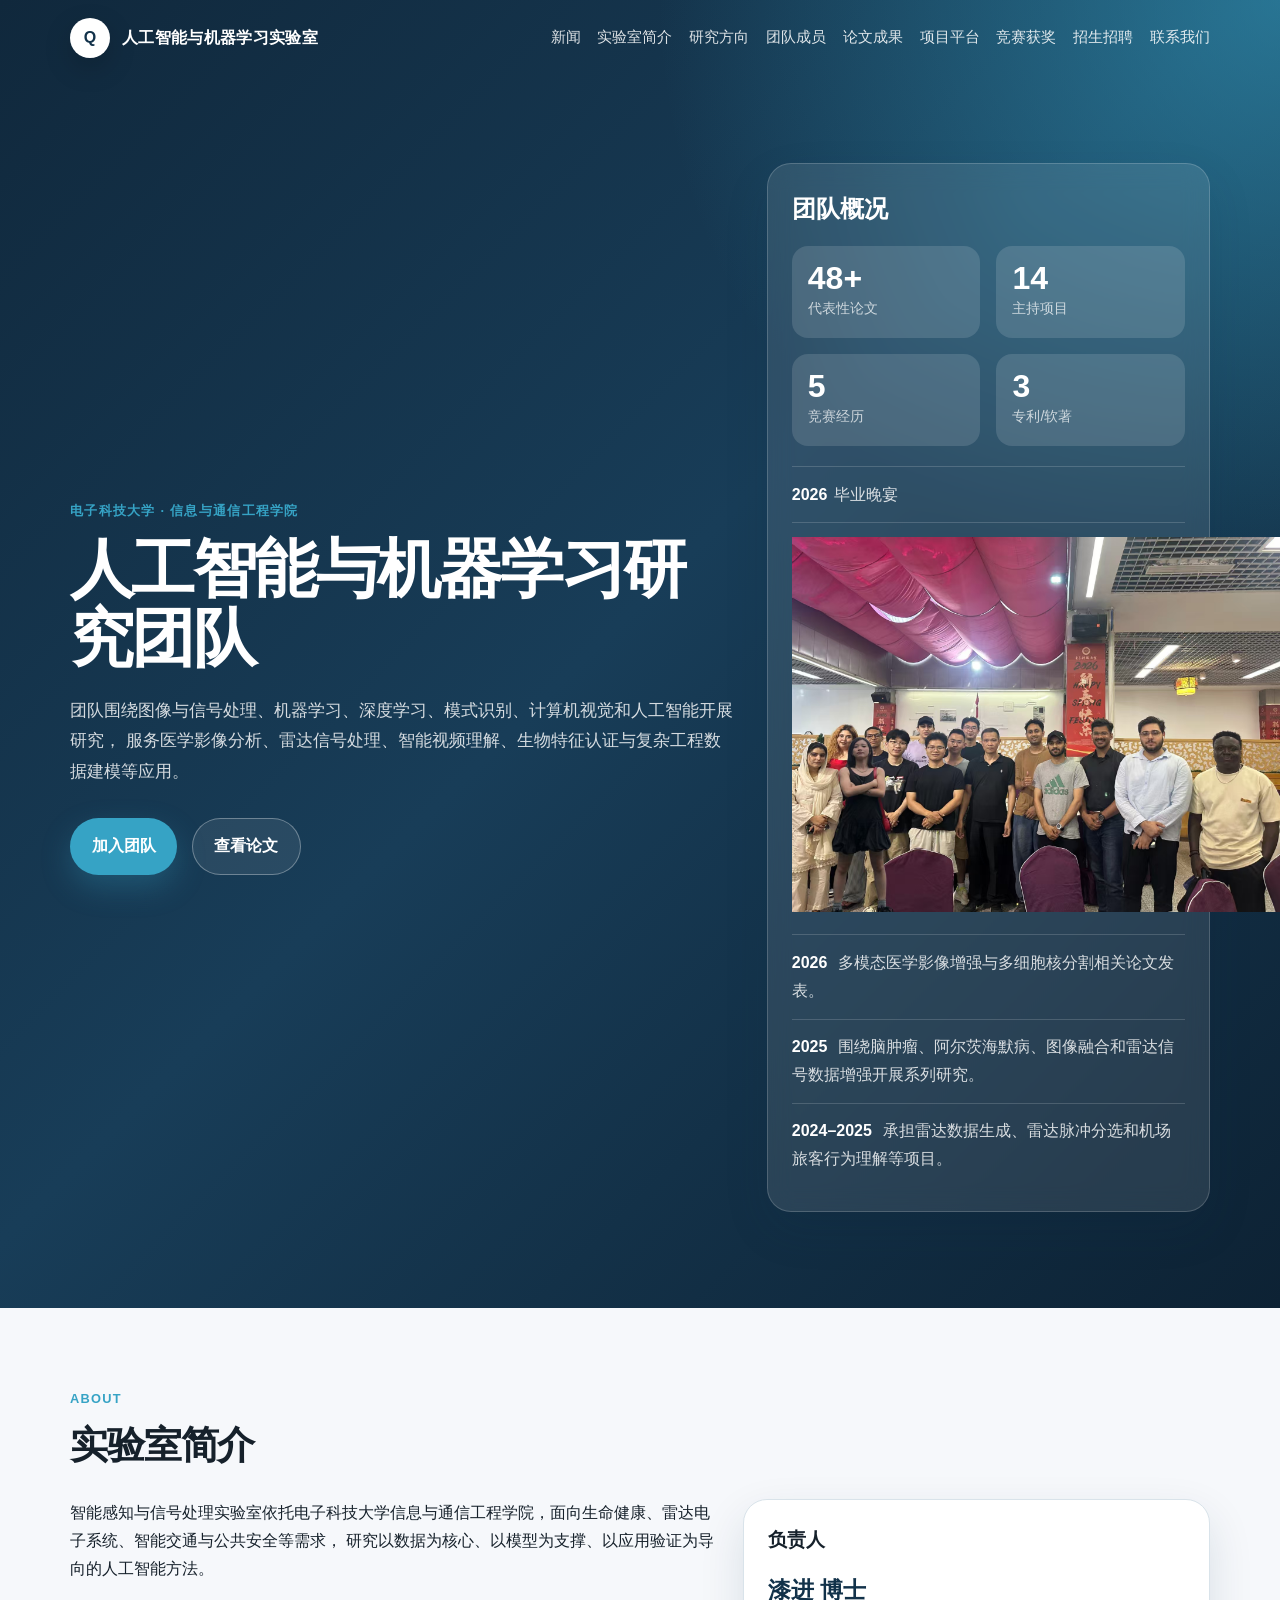
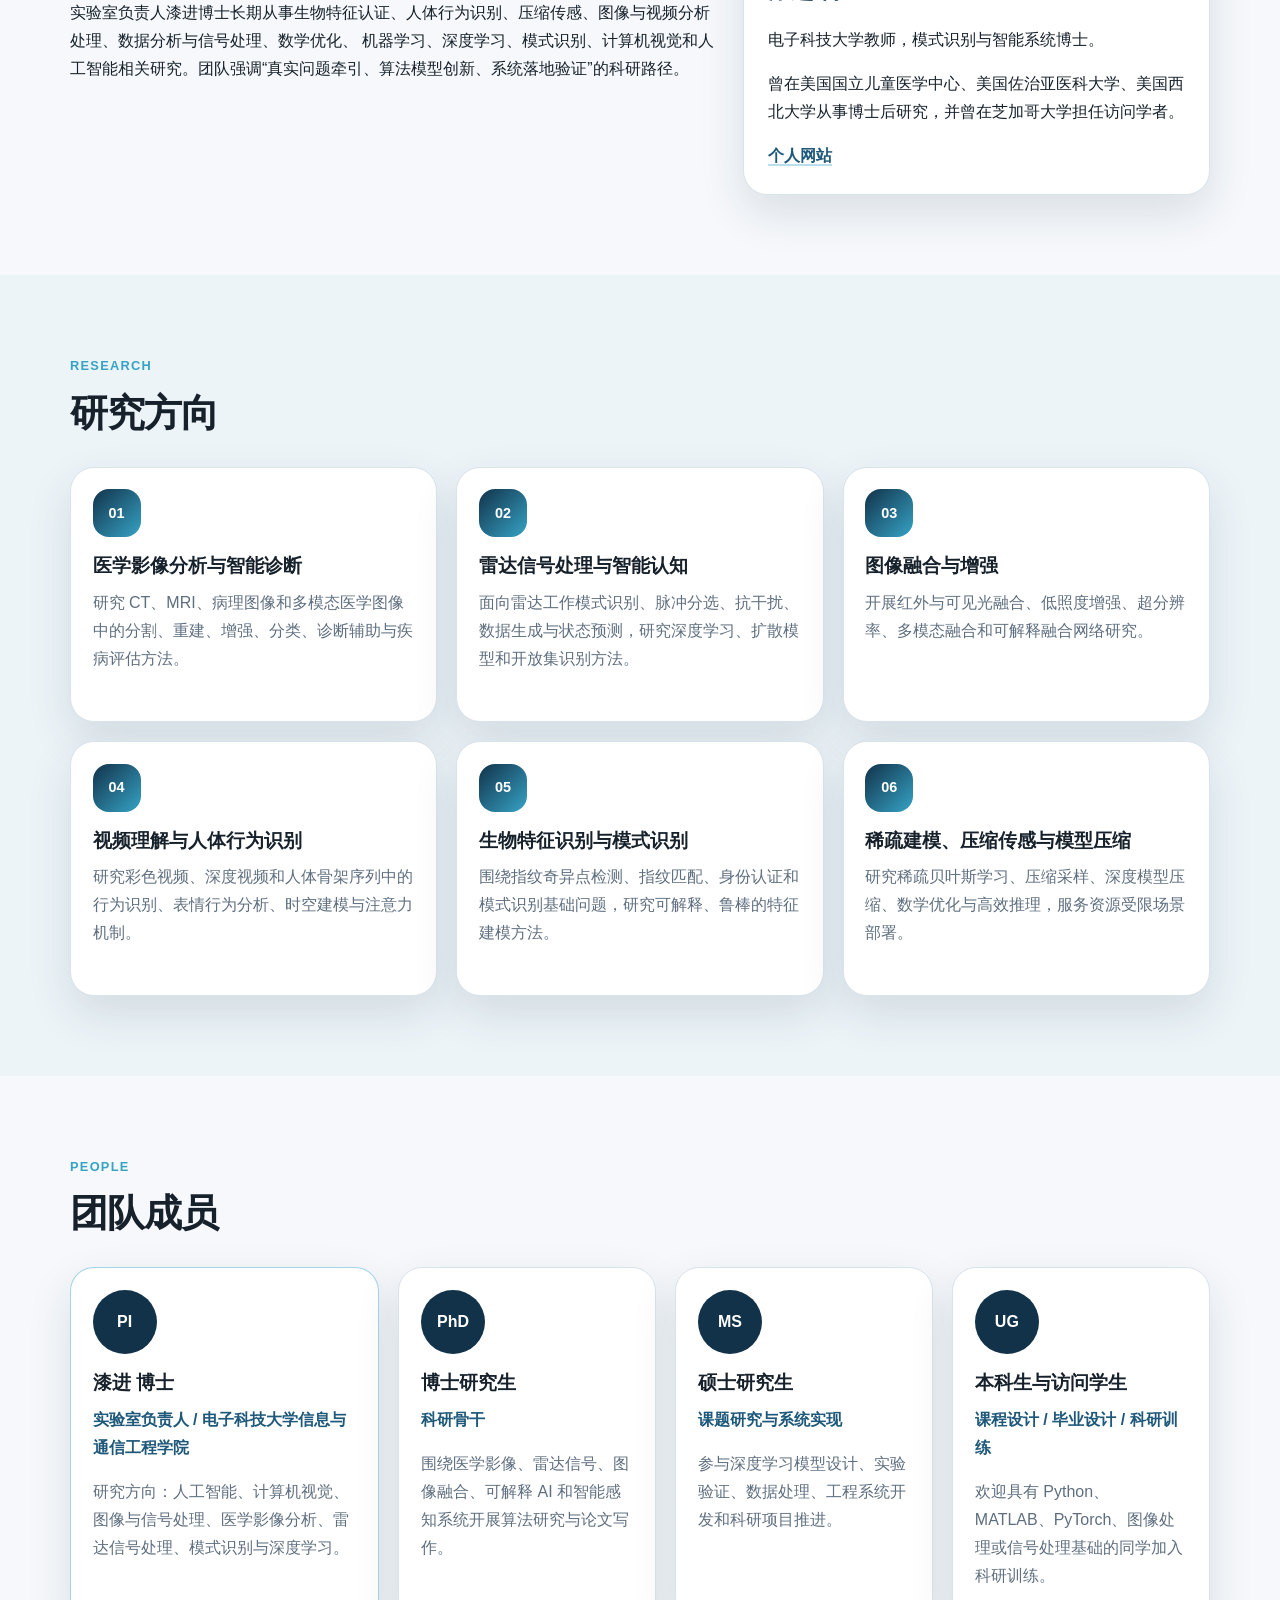
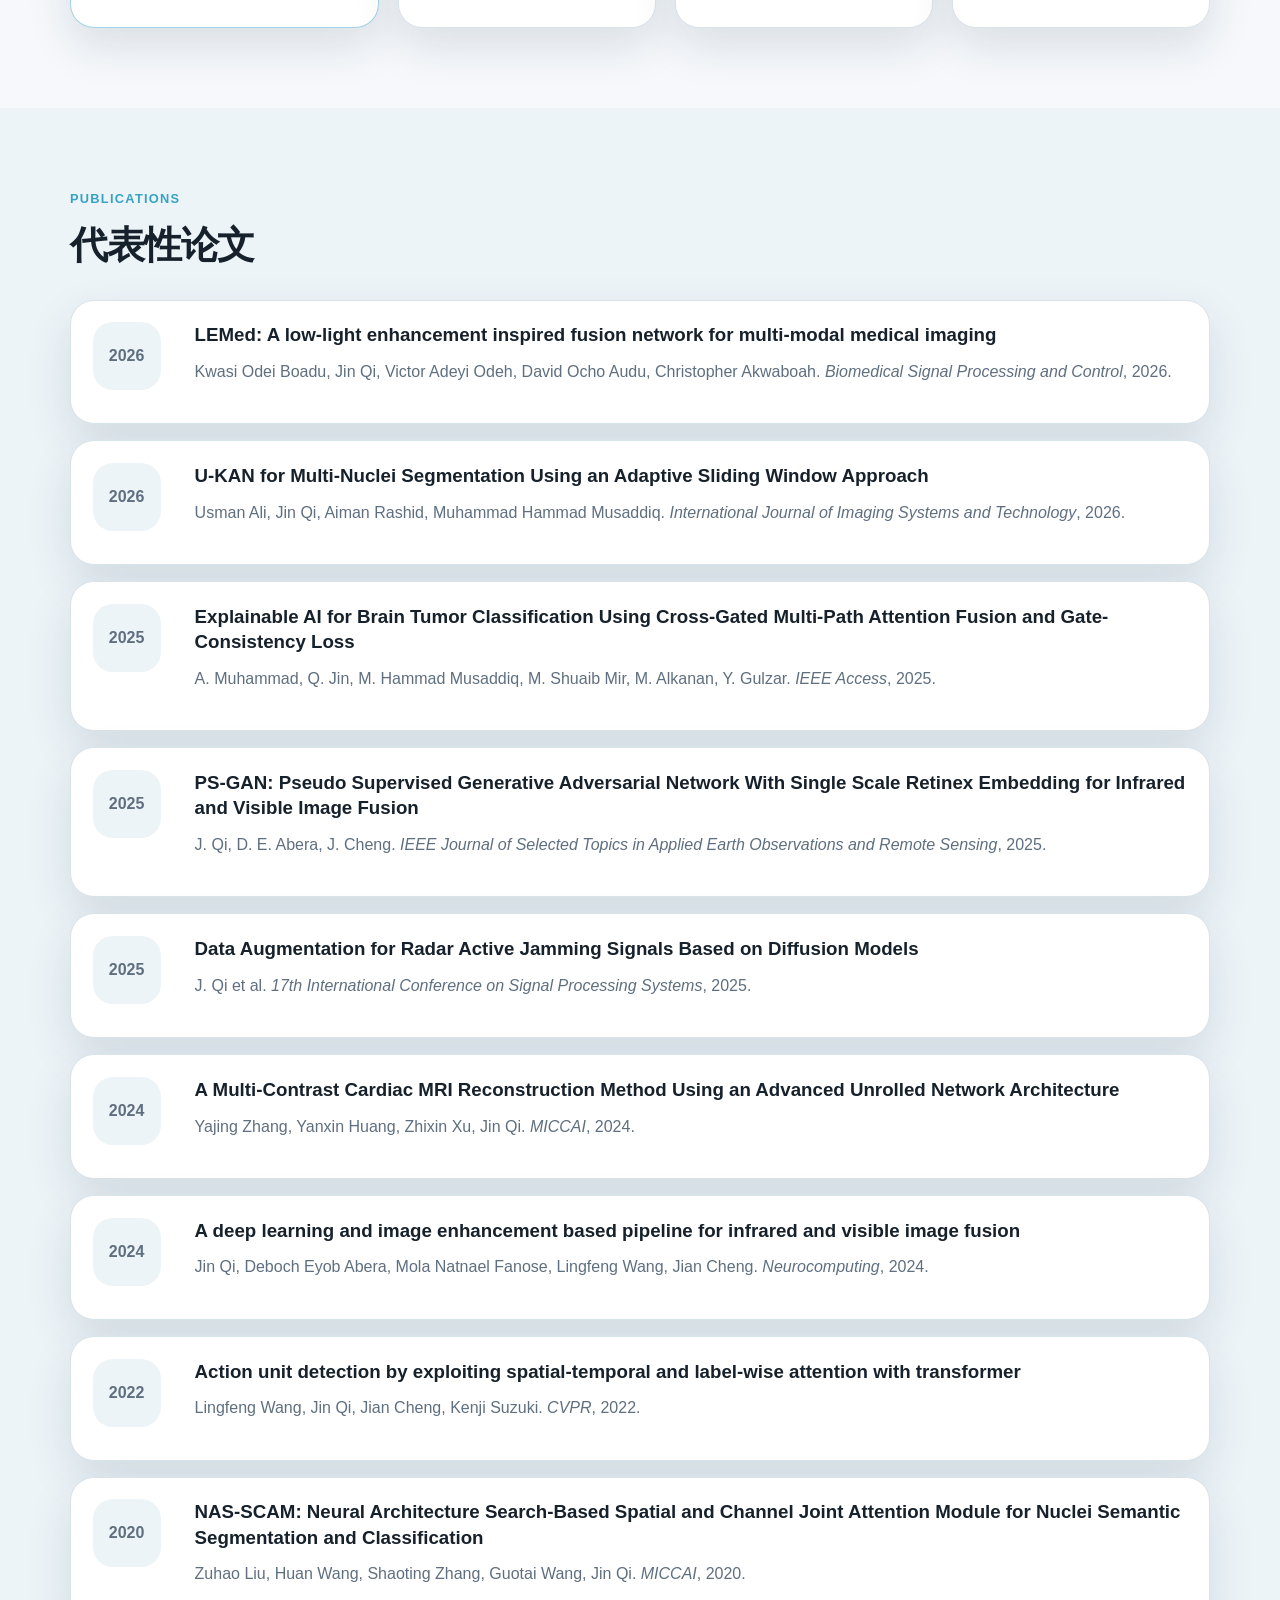
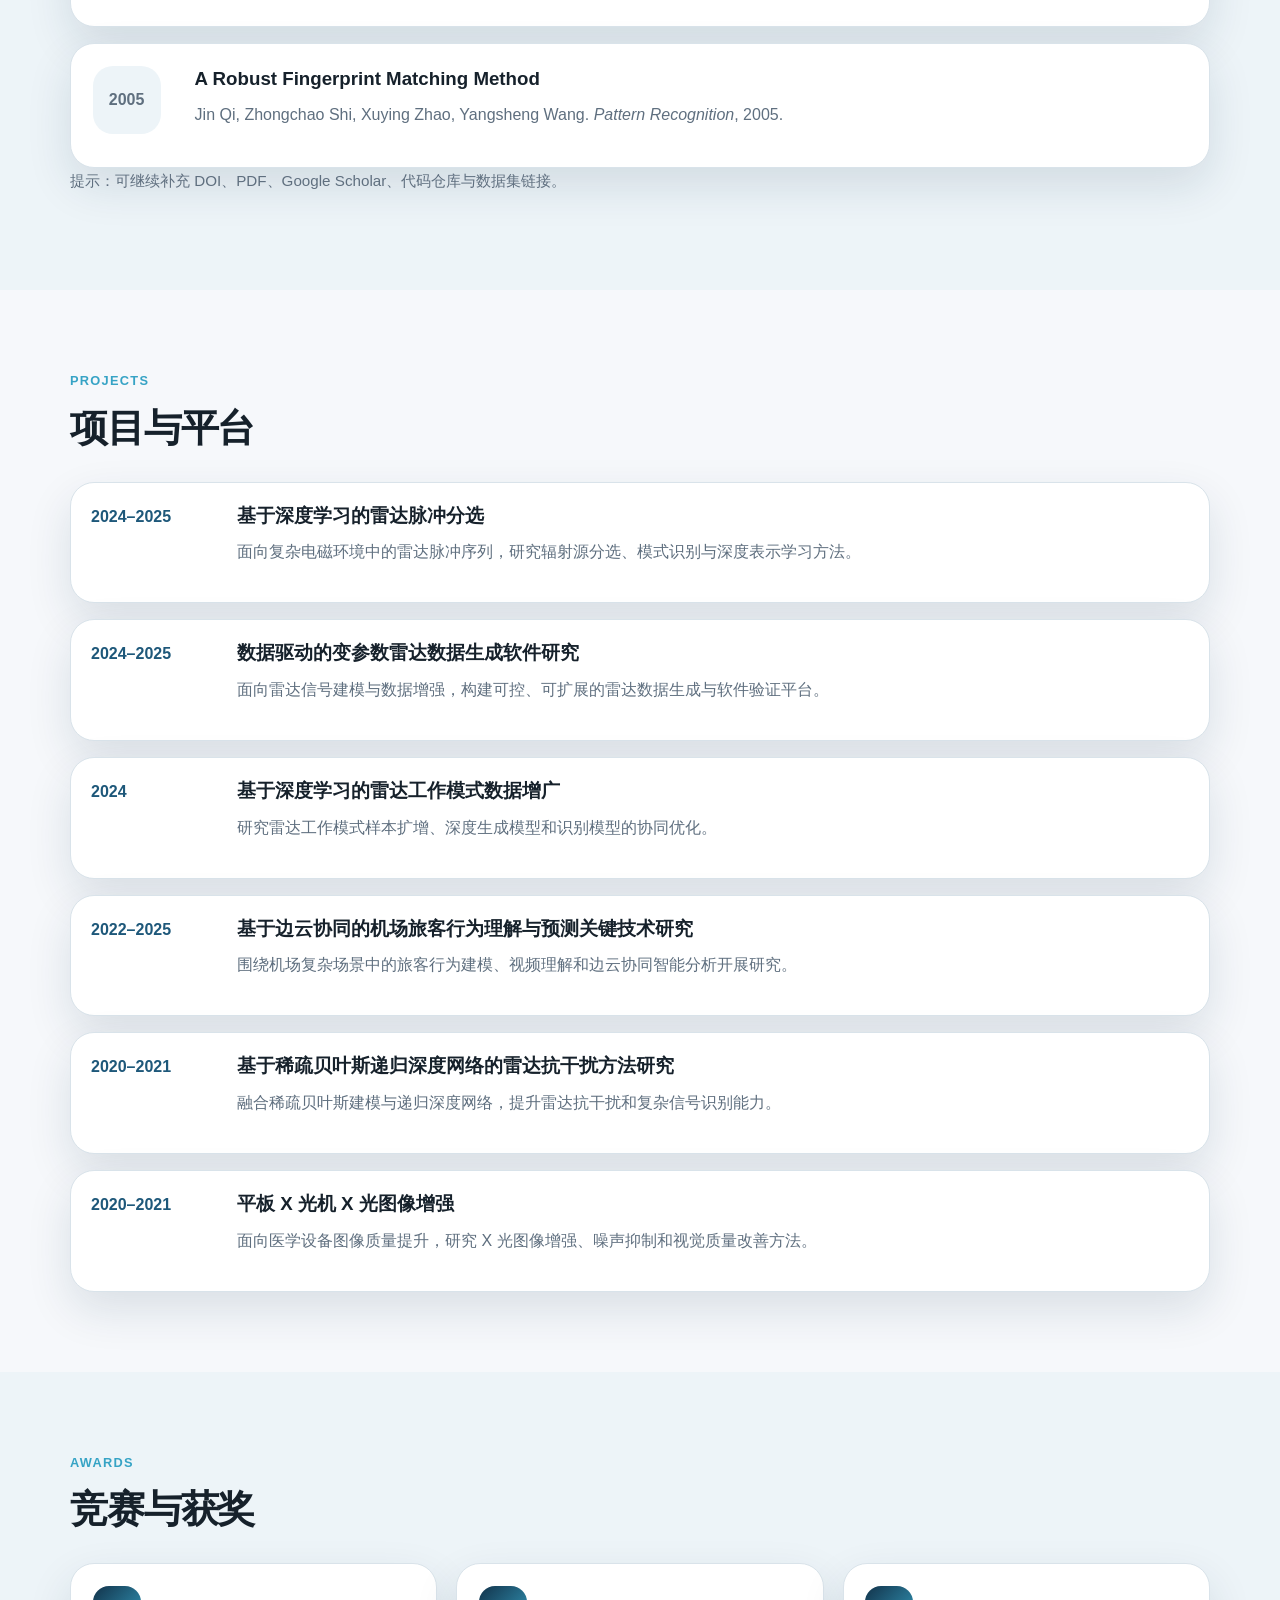
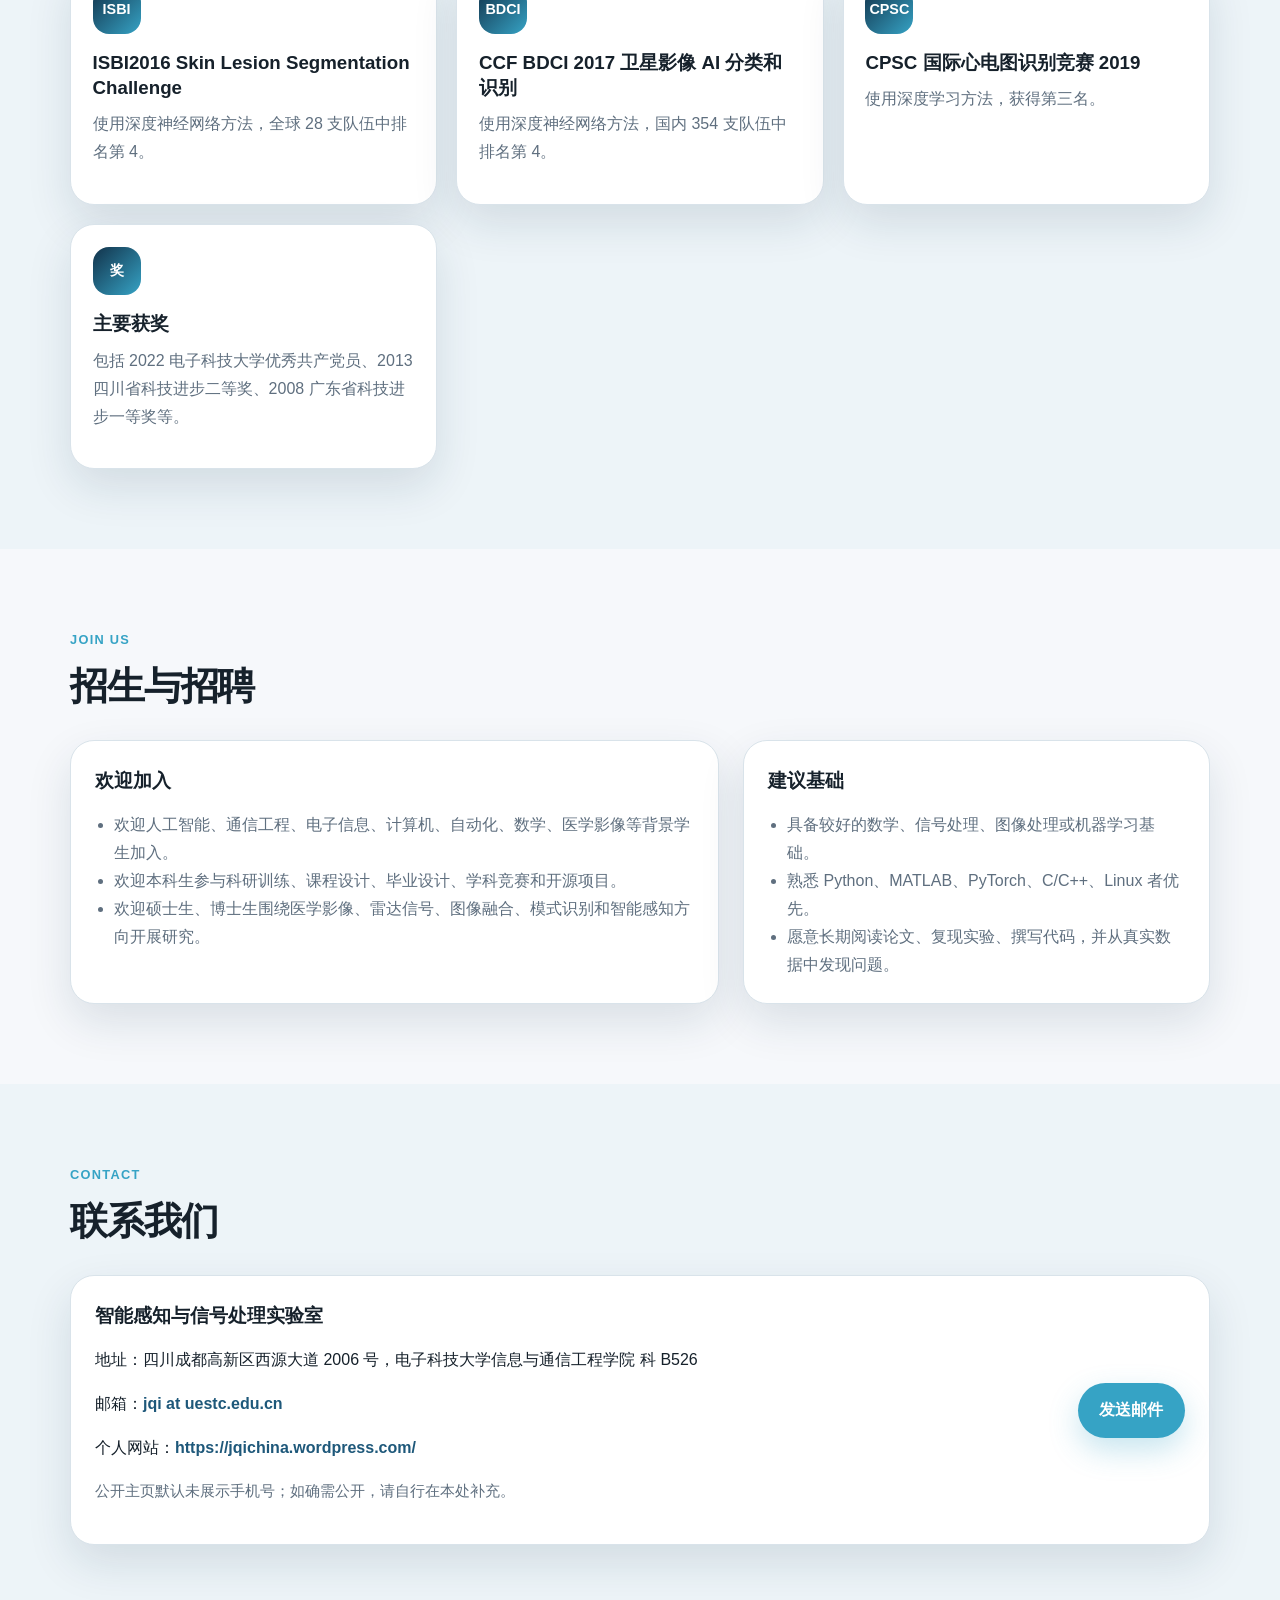
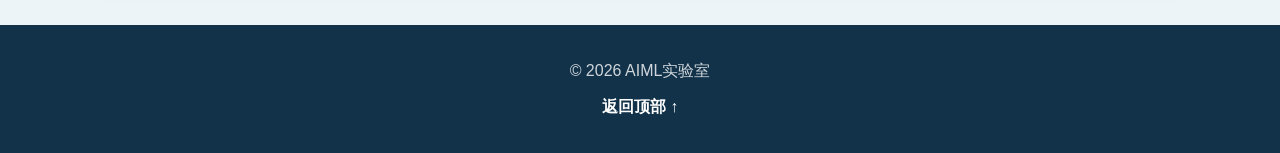
==== commit 820932cf: "Update index.html" ====
--- a/index.html
+++ b/index.html
@@ -51,7 +51,8 @@
           <div><strong>3</strong><span>专利/软著</span></div>
         </div>
         <ul class="news-list">
-          <li><time>2026</time><img src="./picture/2026GraduateDinner.jpg" alt="毕业晚宴" width="500">毕业晚宴</li>
+          <li><time>2026</time>毕业晚宴</li>
+          <li><img src="./picture/2026GraduateDinner.jpg" alt="毕业晚宴" width="500"></li>
           <li><time>2026</time> 多模态医学影像增强与多细胞核分割相关论文发表。</li>
           <li><time>2025</time> 围绕脑肿瘤、阿尔茨海默病、图像融合和雷达信号数据增强开展系列研究。</li>
           <li><time>2024–2025</time> 承担雷达数据生成、雷达脉冲分选和机场旅客行为理解等项目。</li>
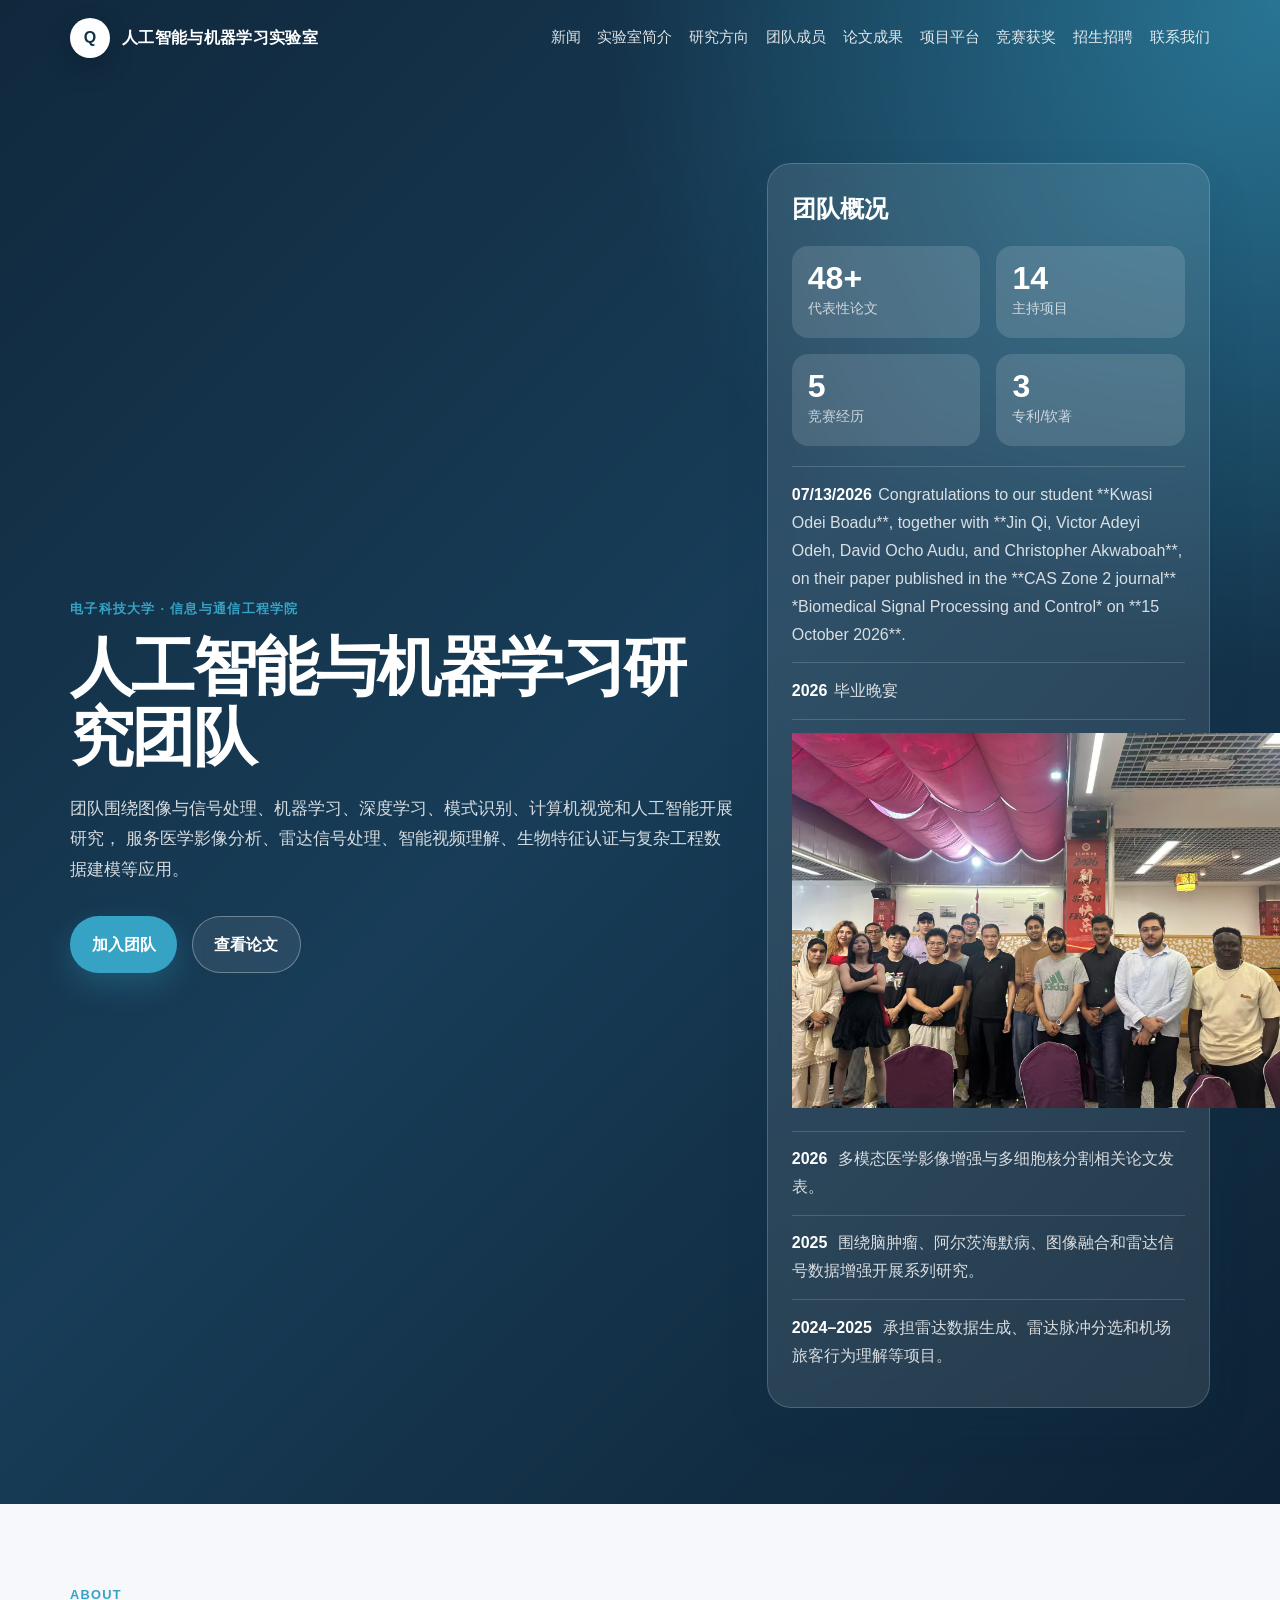
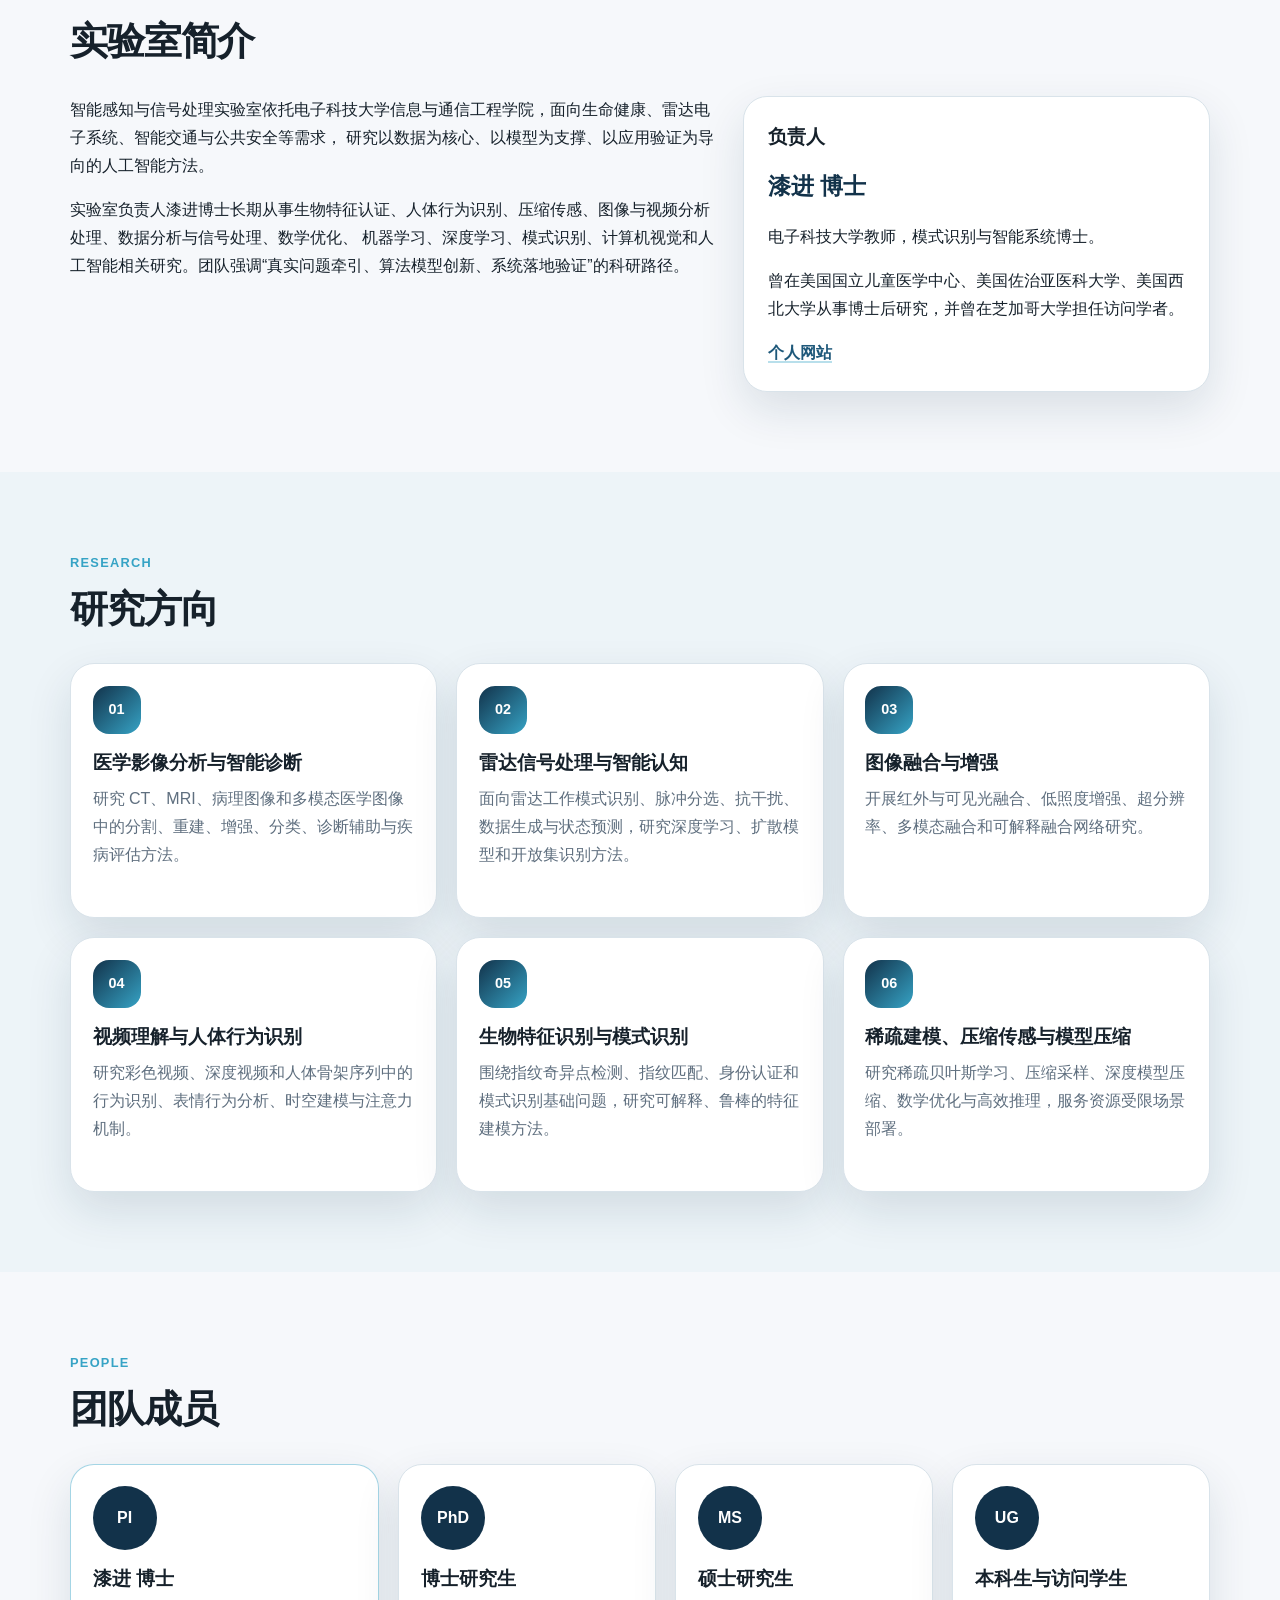
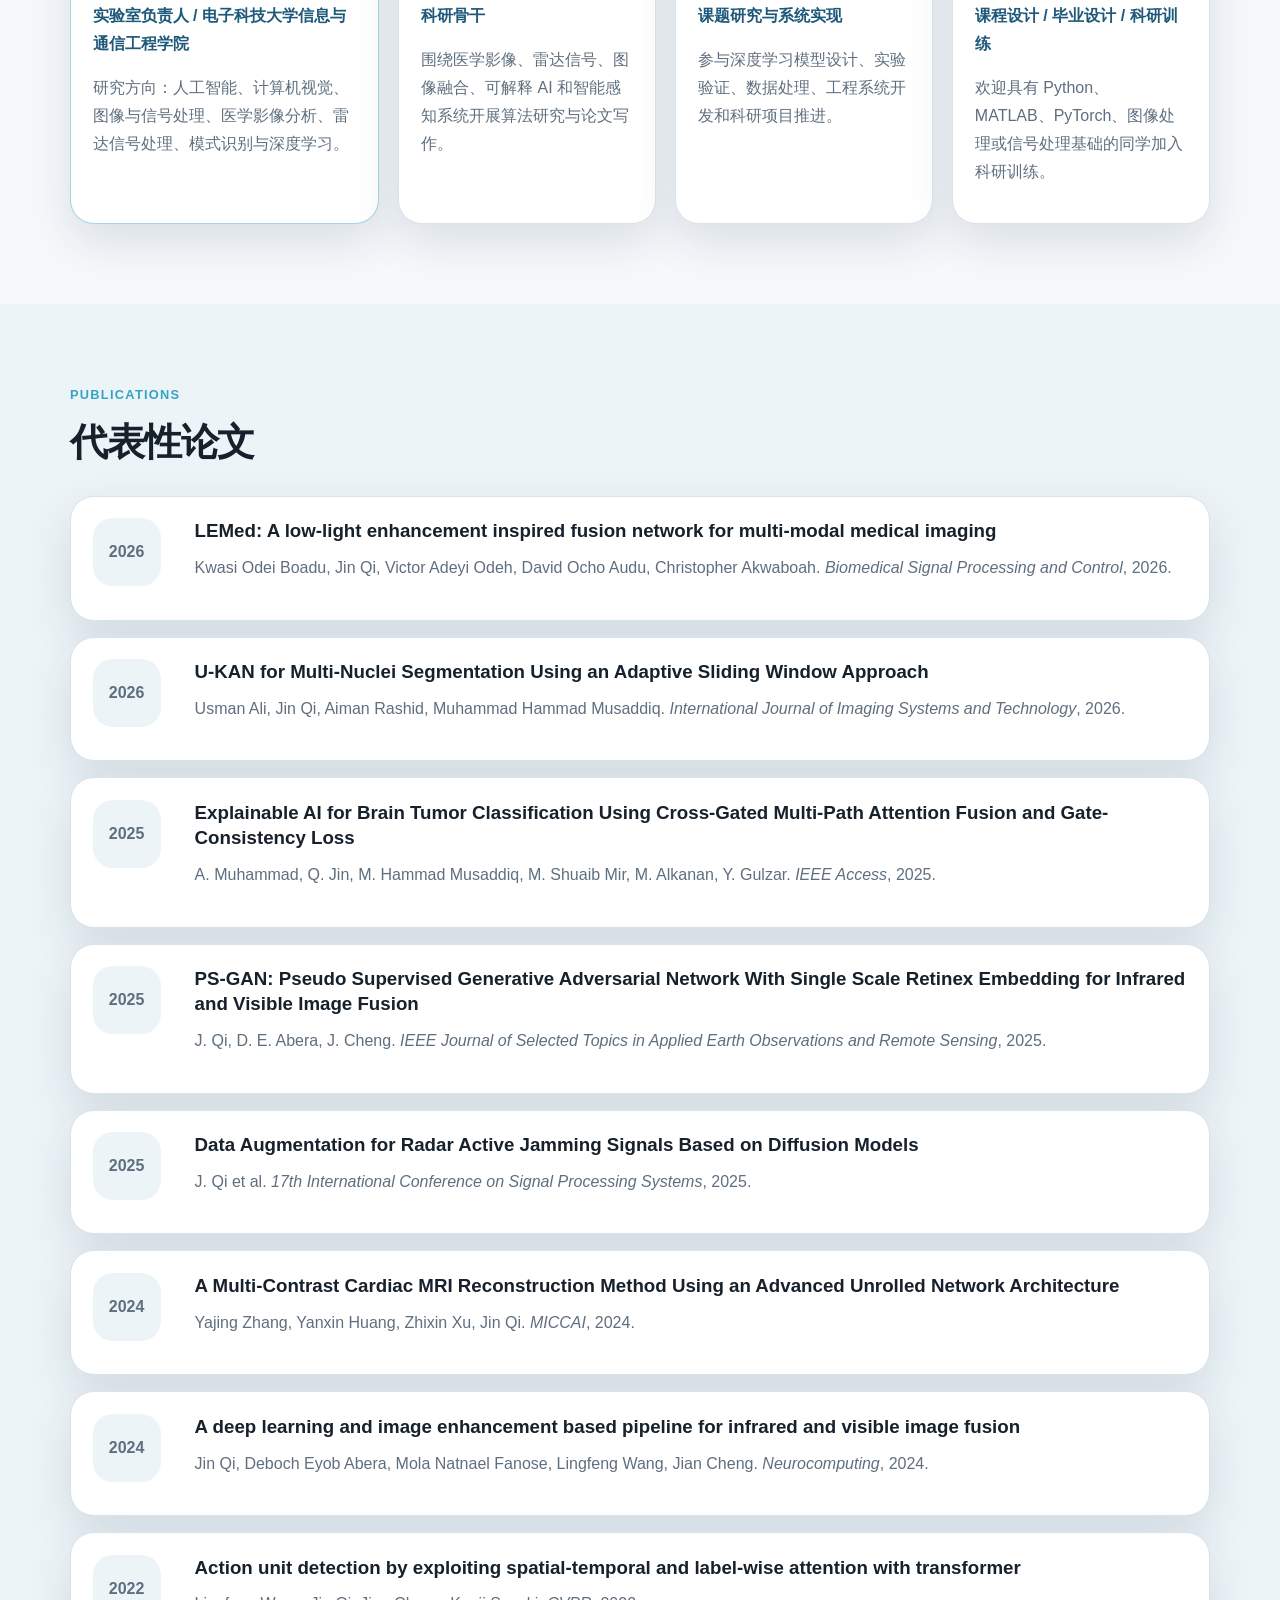
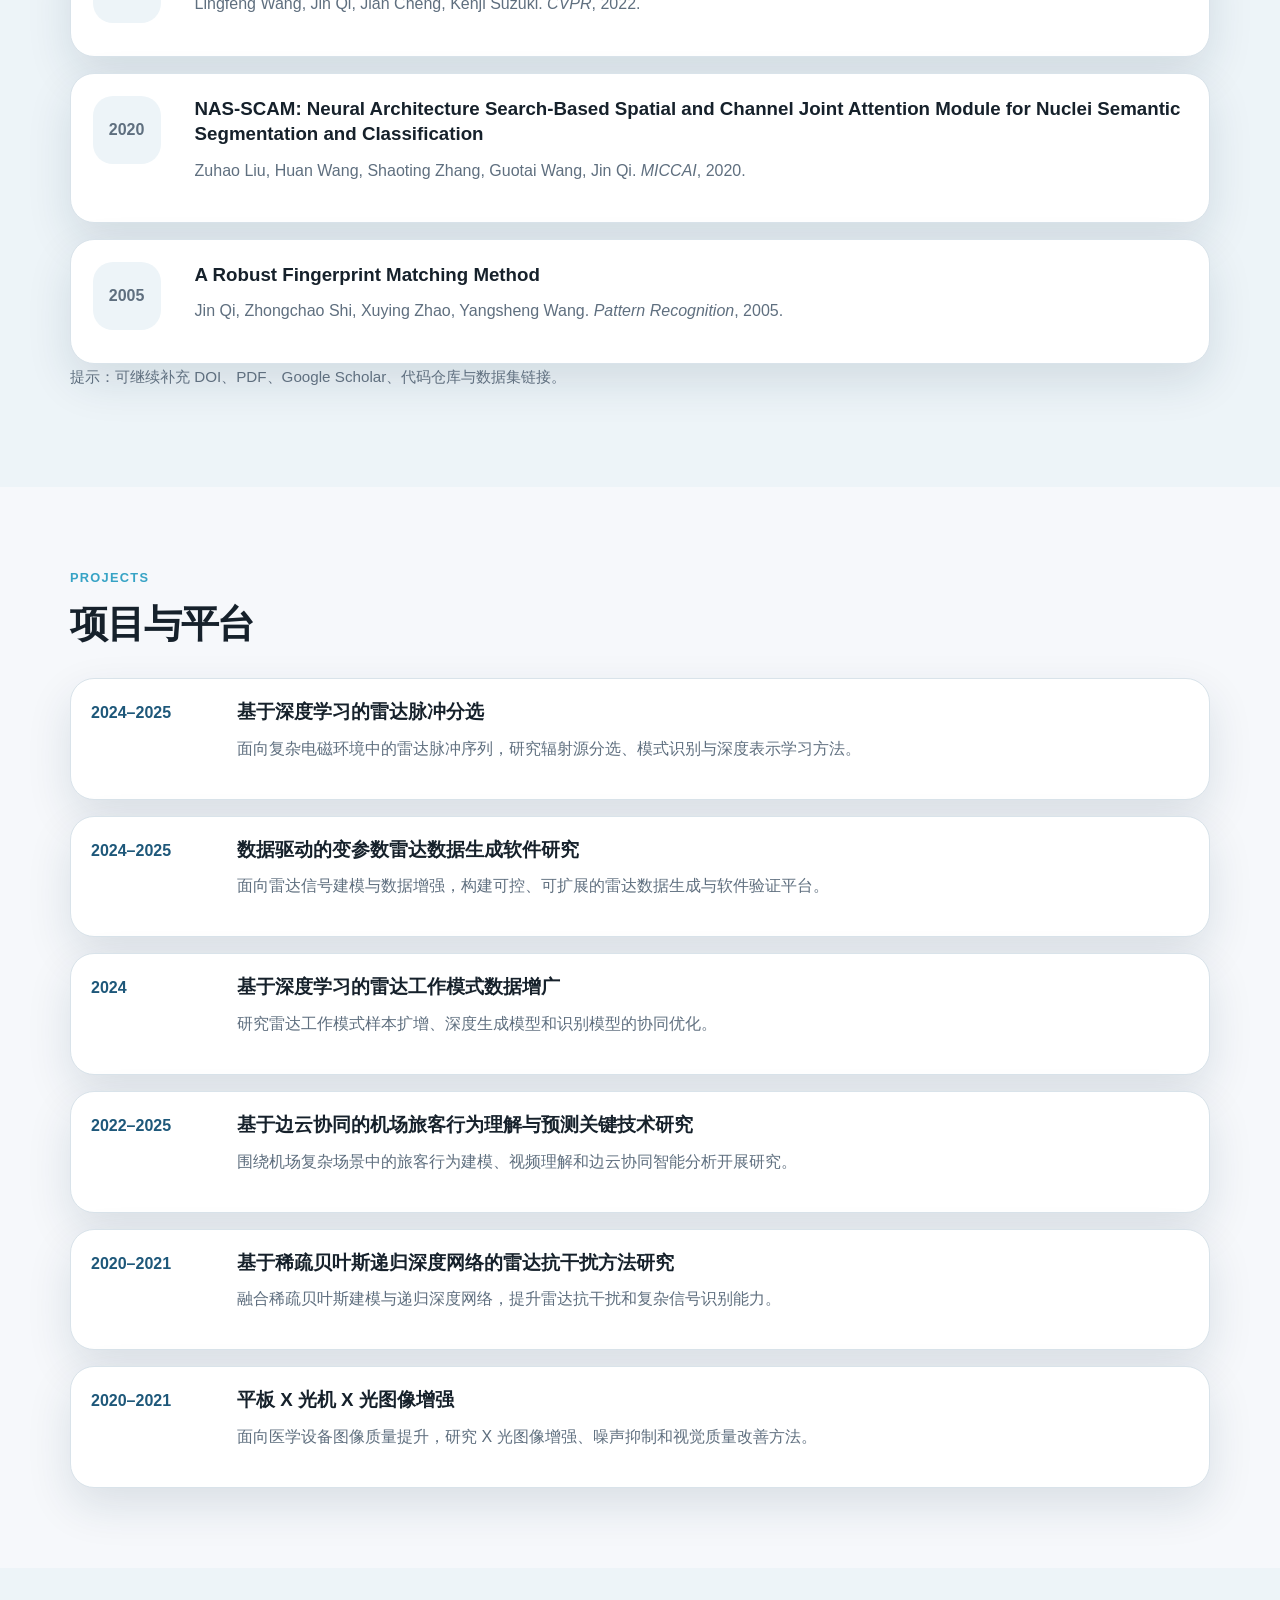
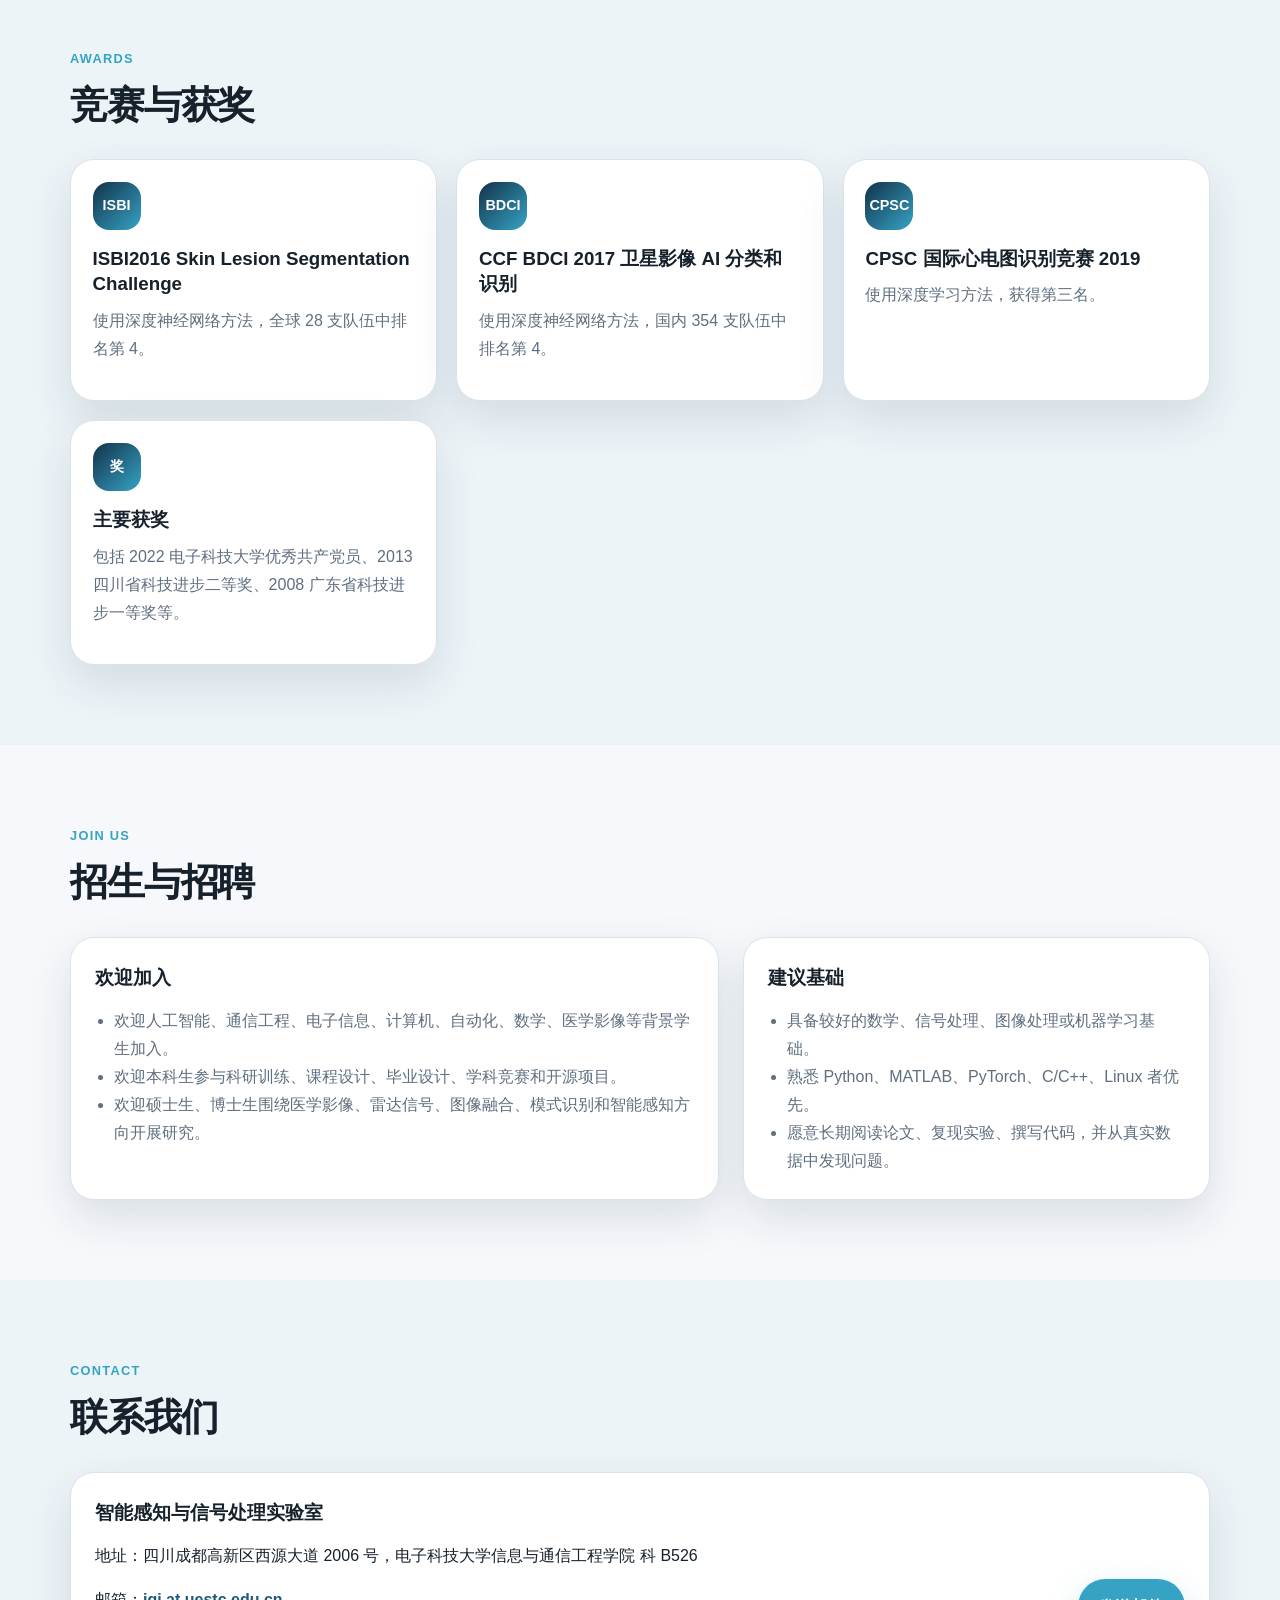
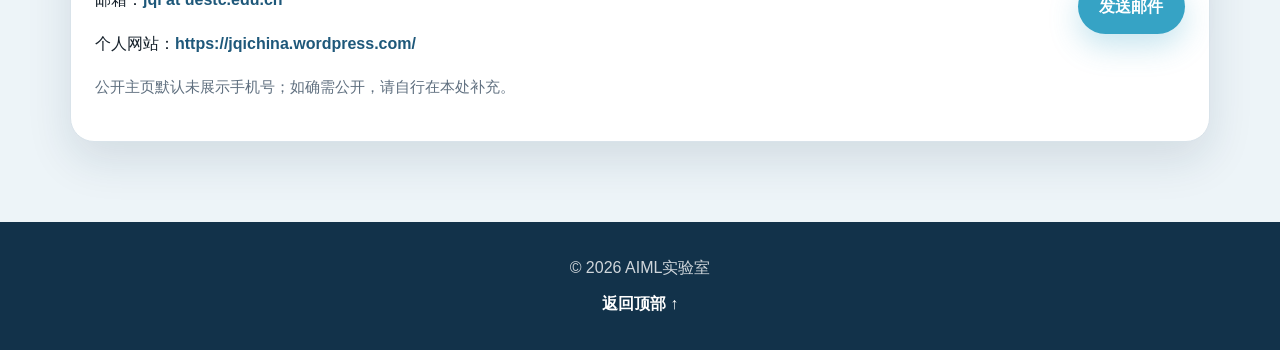
==== commit 5c98ba8e: "Update index.html" ====
--- a/index.html
+++ b/index.html
@@ -51,6 +51,8 @@
           <div><strong>3</strong><span>专利/软著</span></div>
         </div>
         <ul class="news-list">
+          <li><time>07/13/2026</time>Congratulations to our student **Kwasi Odei Boadu**, together with **Jin Qi, Victor Adeyi Odeh, David Ocho Audu, and Christopher Akwaboah**, on their paper published 
+            in the **CAS Zone 2 journal** *Biomedical Signal Processing and Control* on **15 October 2026**.
           <li><time>2026</time>毕业晚宴</li>
           <li><img src="./picture/2026GraduateDinner.jpg" alt="毕业晚宴" width="500"></li>
           <li><time>2026</time> 多模态医学影像增强与多细胞核分割相关论文发表。</li>
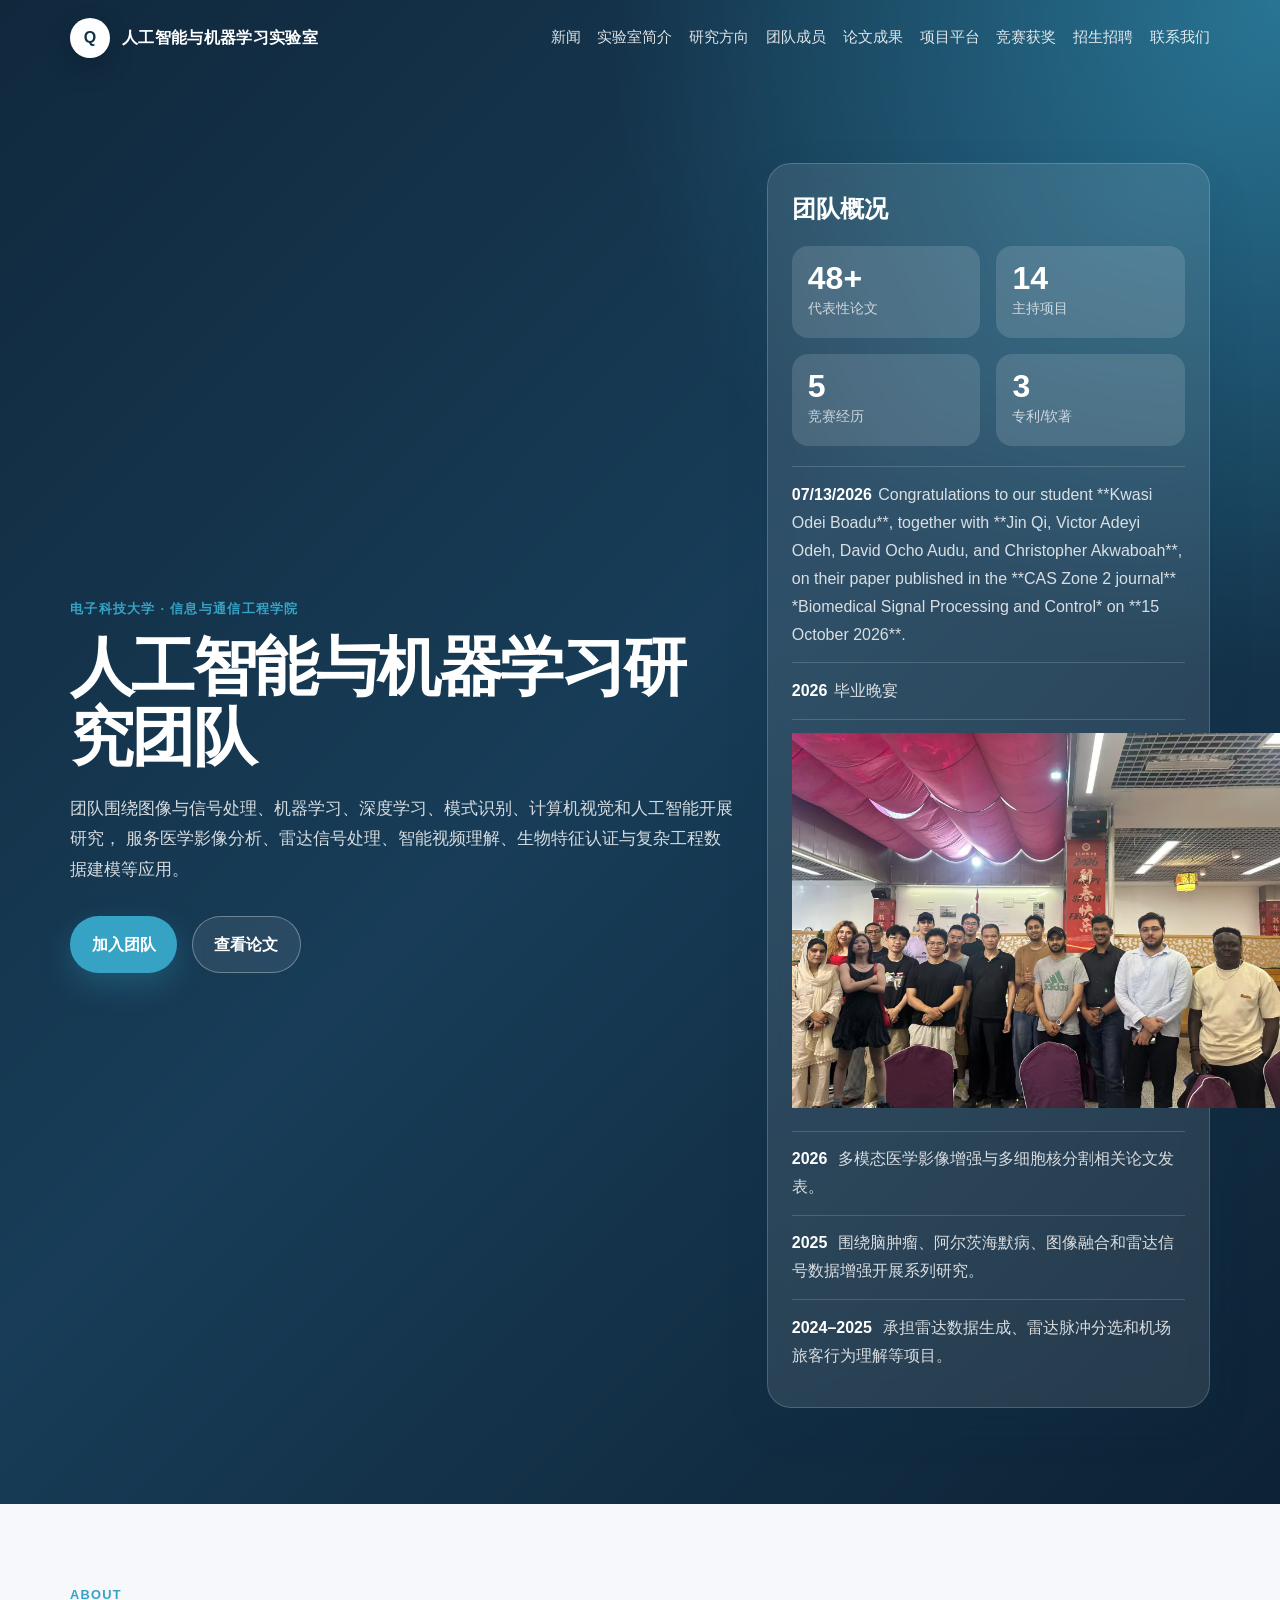
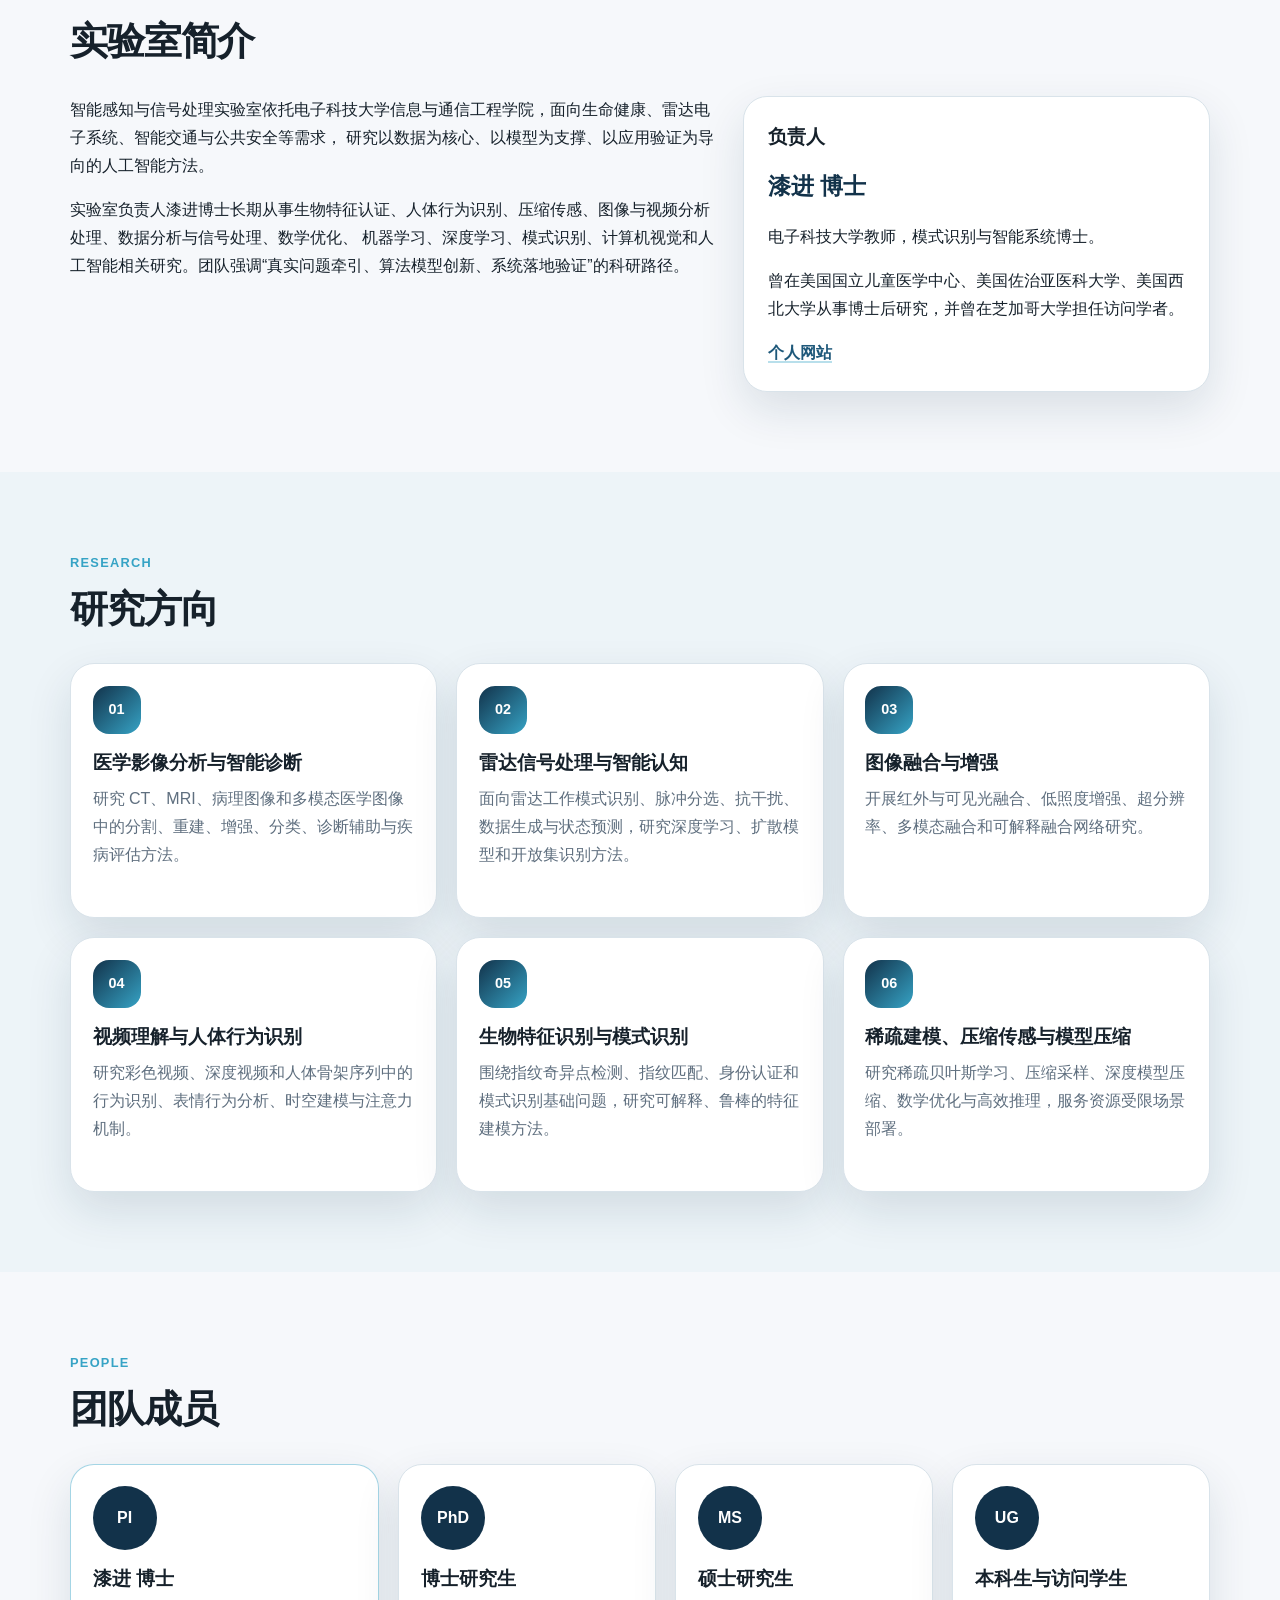
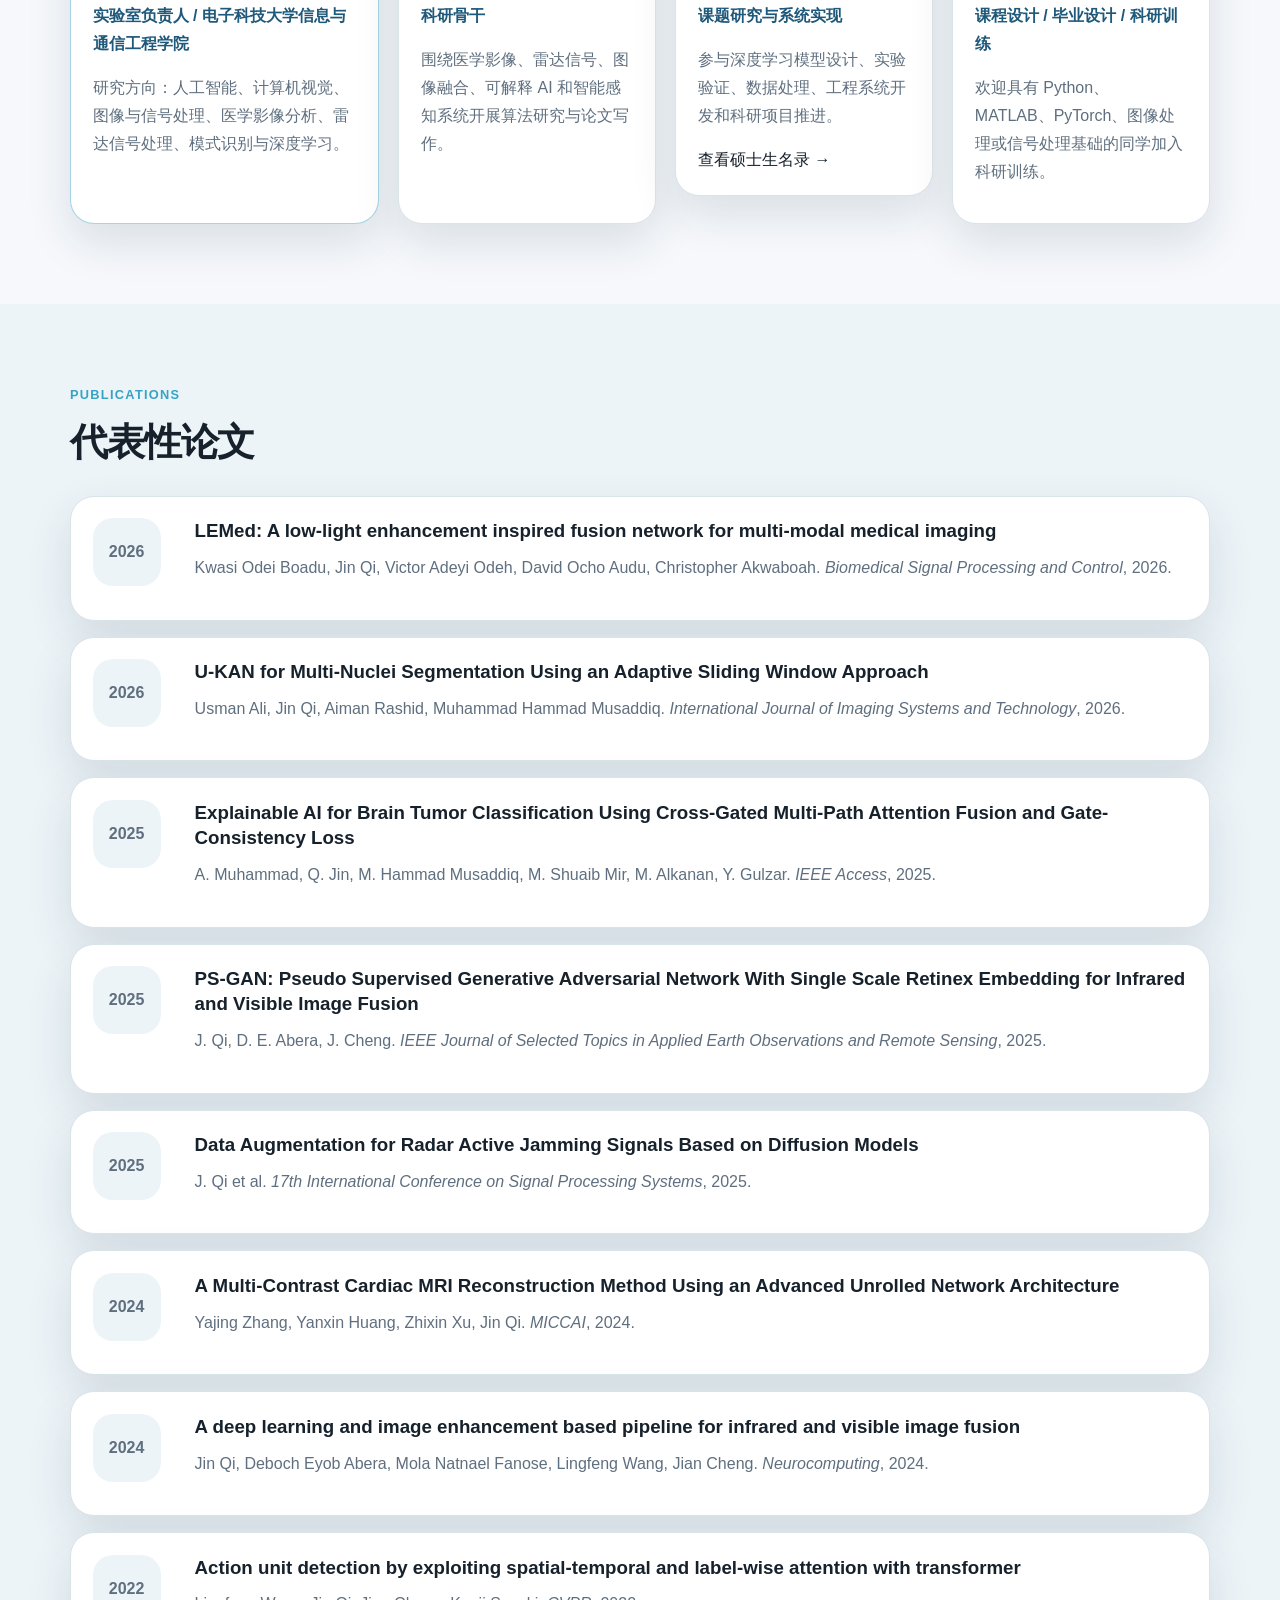
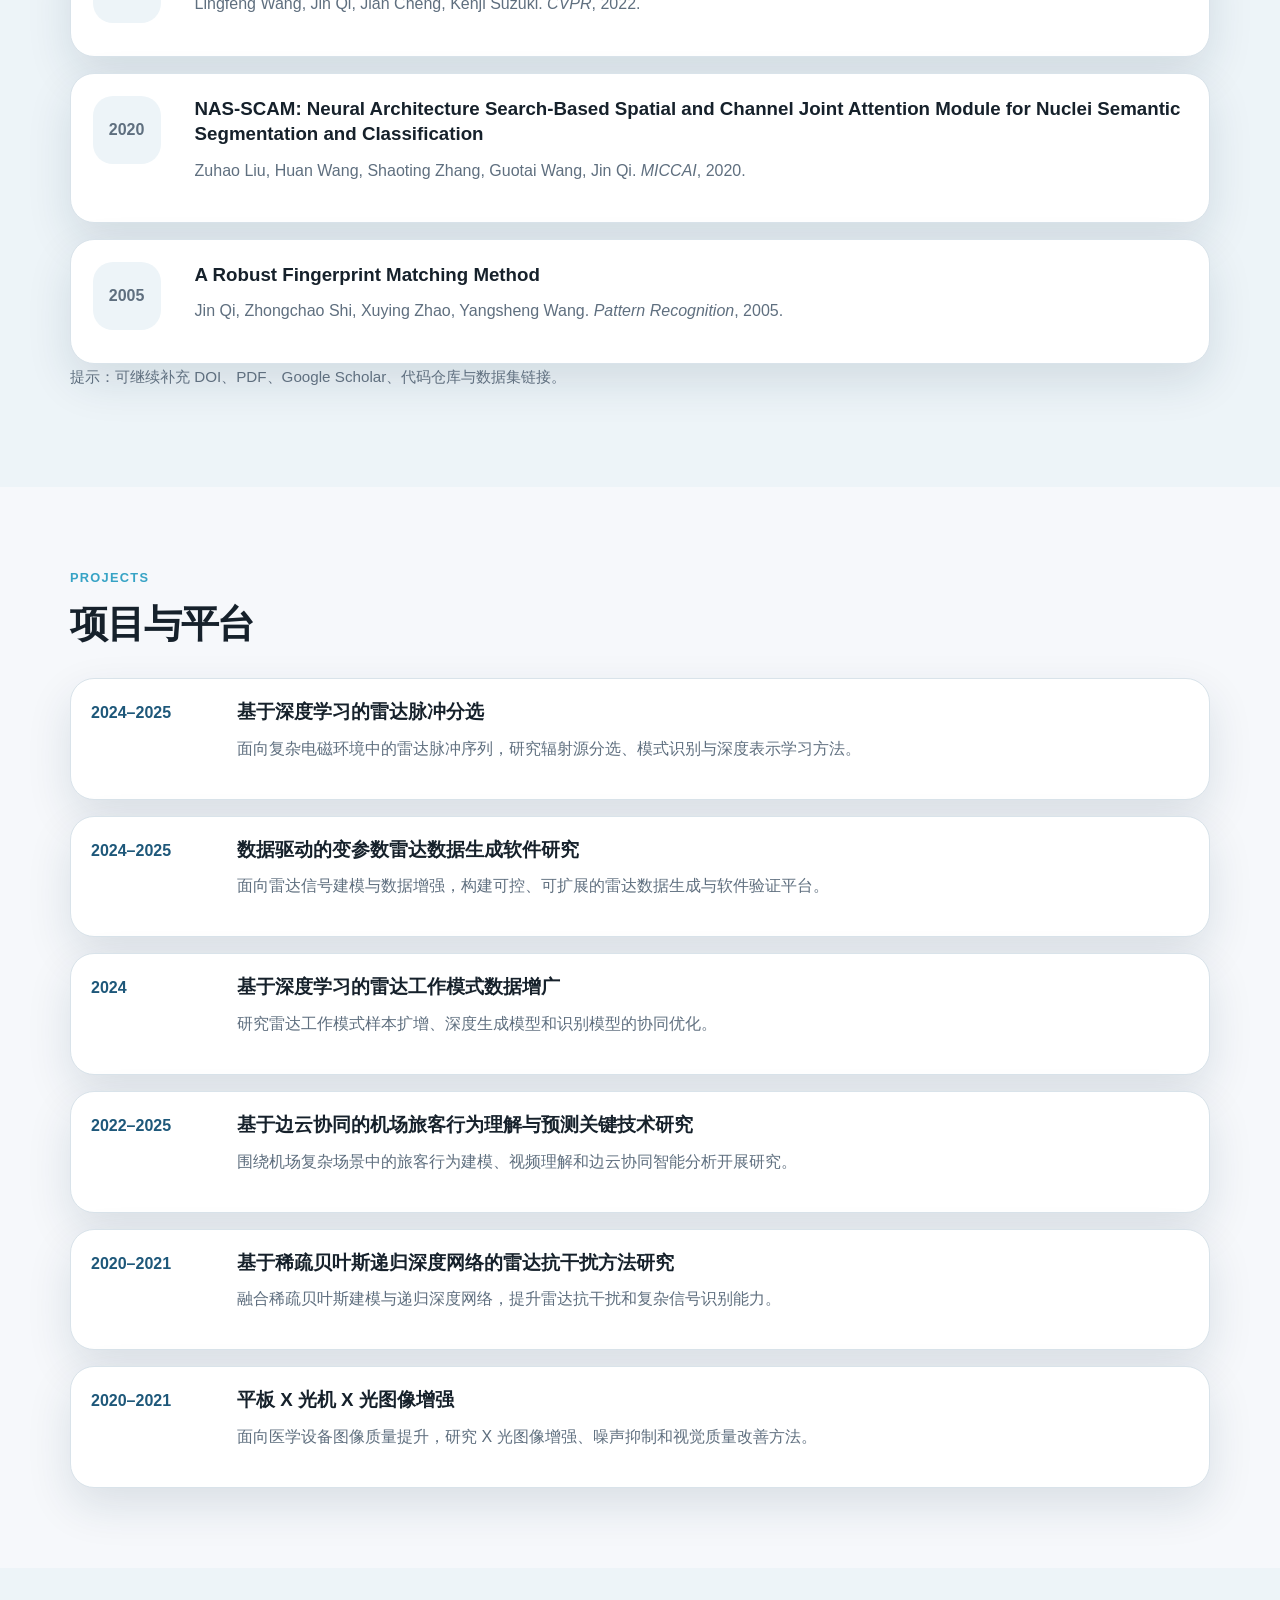
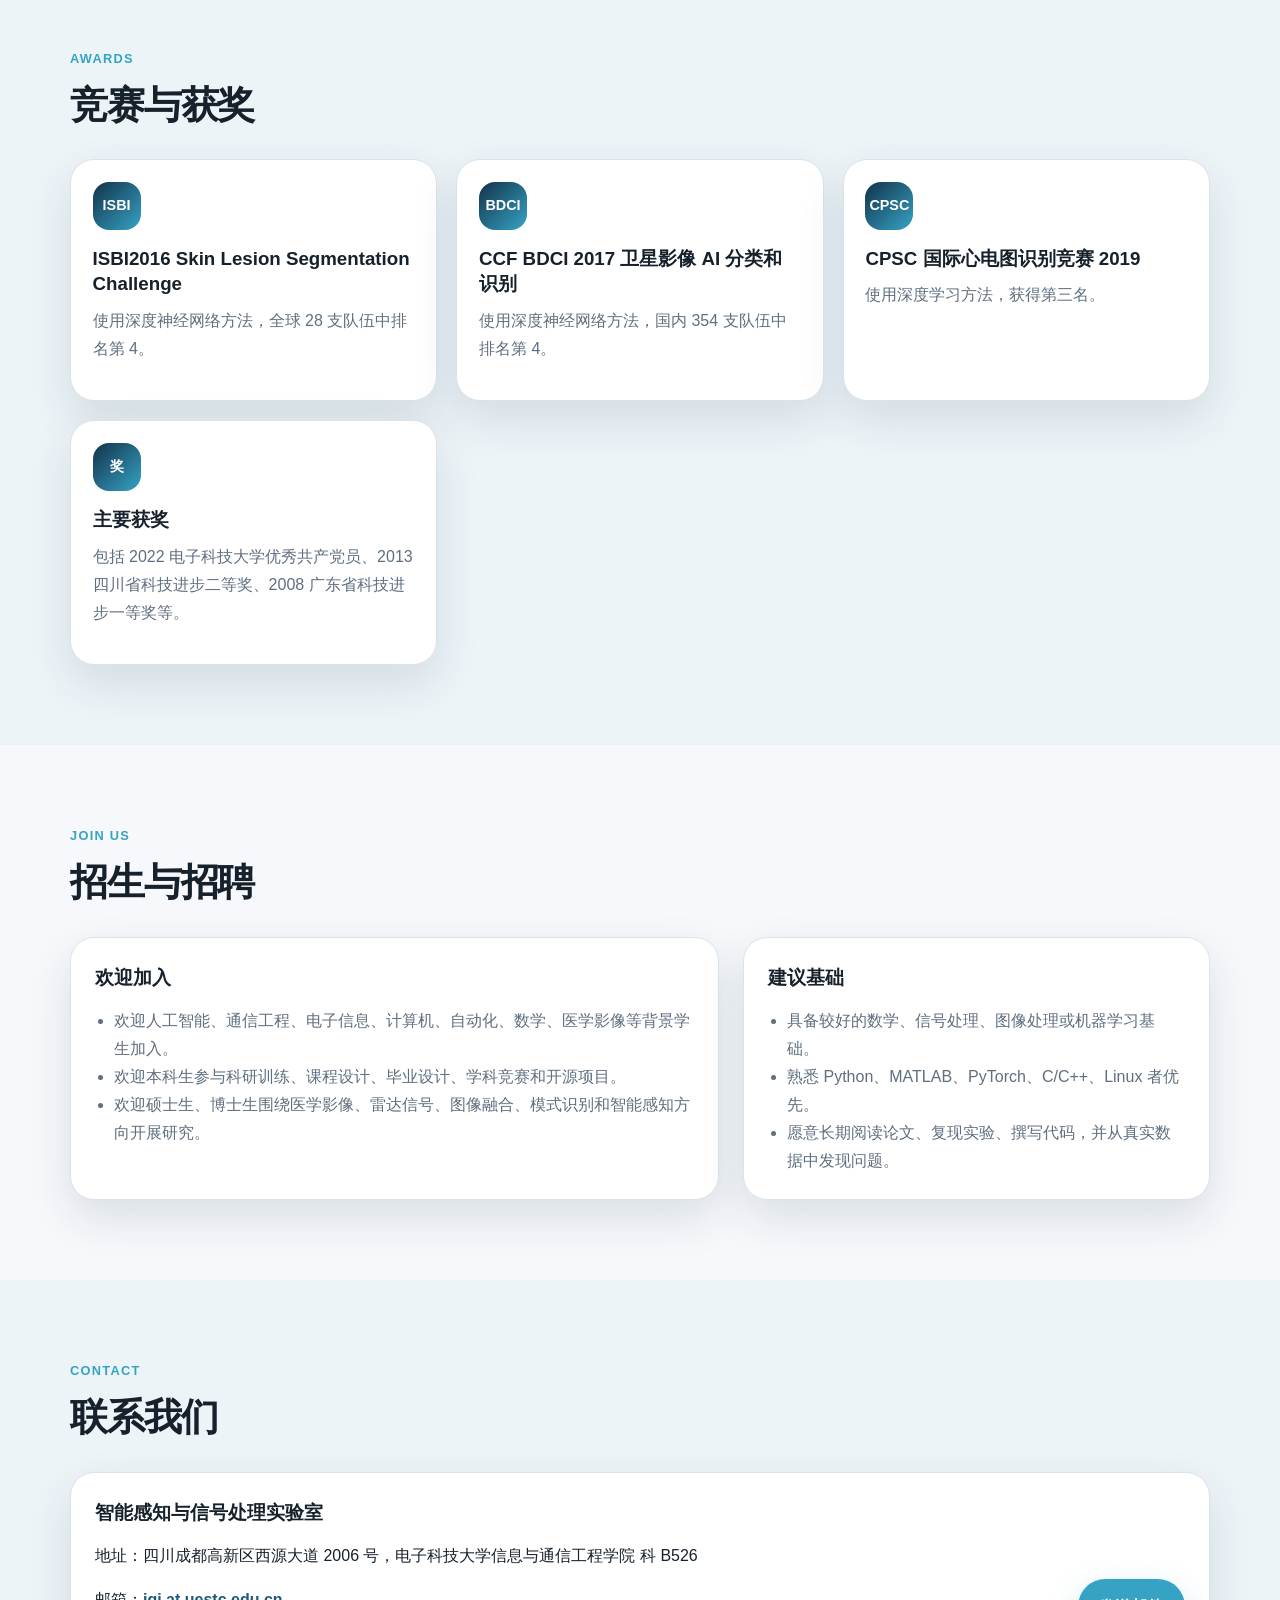
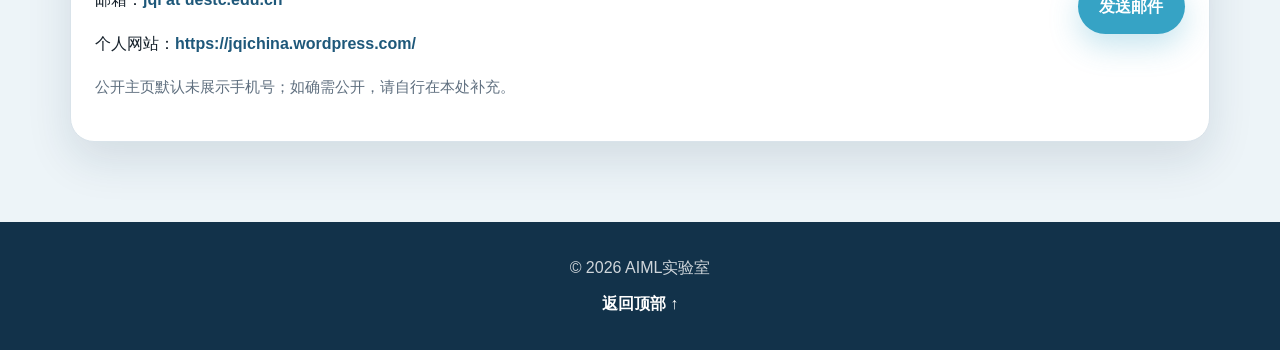
==== commit d4765bb9: "Update index.html" ====
--- a/index.html
+++ b/index.html
@@ -147,12 +147,15 @@
           <p class="role">科研骨干</p>
           <p>围绕医学影像、雷达信号、图像融合、可解释 AI 和智能感知系统开展算法研究与论文写作。</p>
         </article>
-        <article class="person">
-          <div class="avatar">MS</div>
-          <h3>硕士研究生</h3>
-          <p class="role">课题研究与系统实现</p>
-          <p>参与深度学习模型设计、实验验证、数据处理、工程系统开发和科研项目推进。</p>
-        </article>
+        <a class="person-link" href="master-students.html" aria-label="查看硕士研究生名录">
+          <article class="person">
+            <div class="avatar">MS</div>
+            <h3>硕士研究生</h3>
+            <p class="role">课题研究与系统实现</p>
+            <p>参与深度学习模型设计、实验验证、数据处理、工程系统开发和科研项目推进。</p>
+            <span class="person-action">查看硕士生名录 →</span>
+          </article>
+        </a>
         <article class="person">
           <div class="avatar">UG</div>
           <h3>本科生与访问学生</h3>
